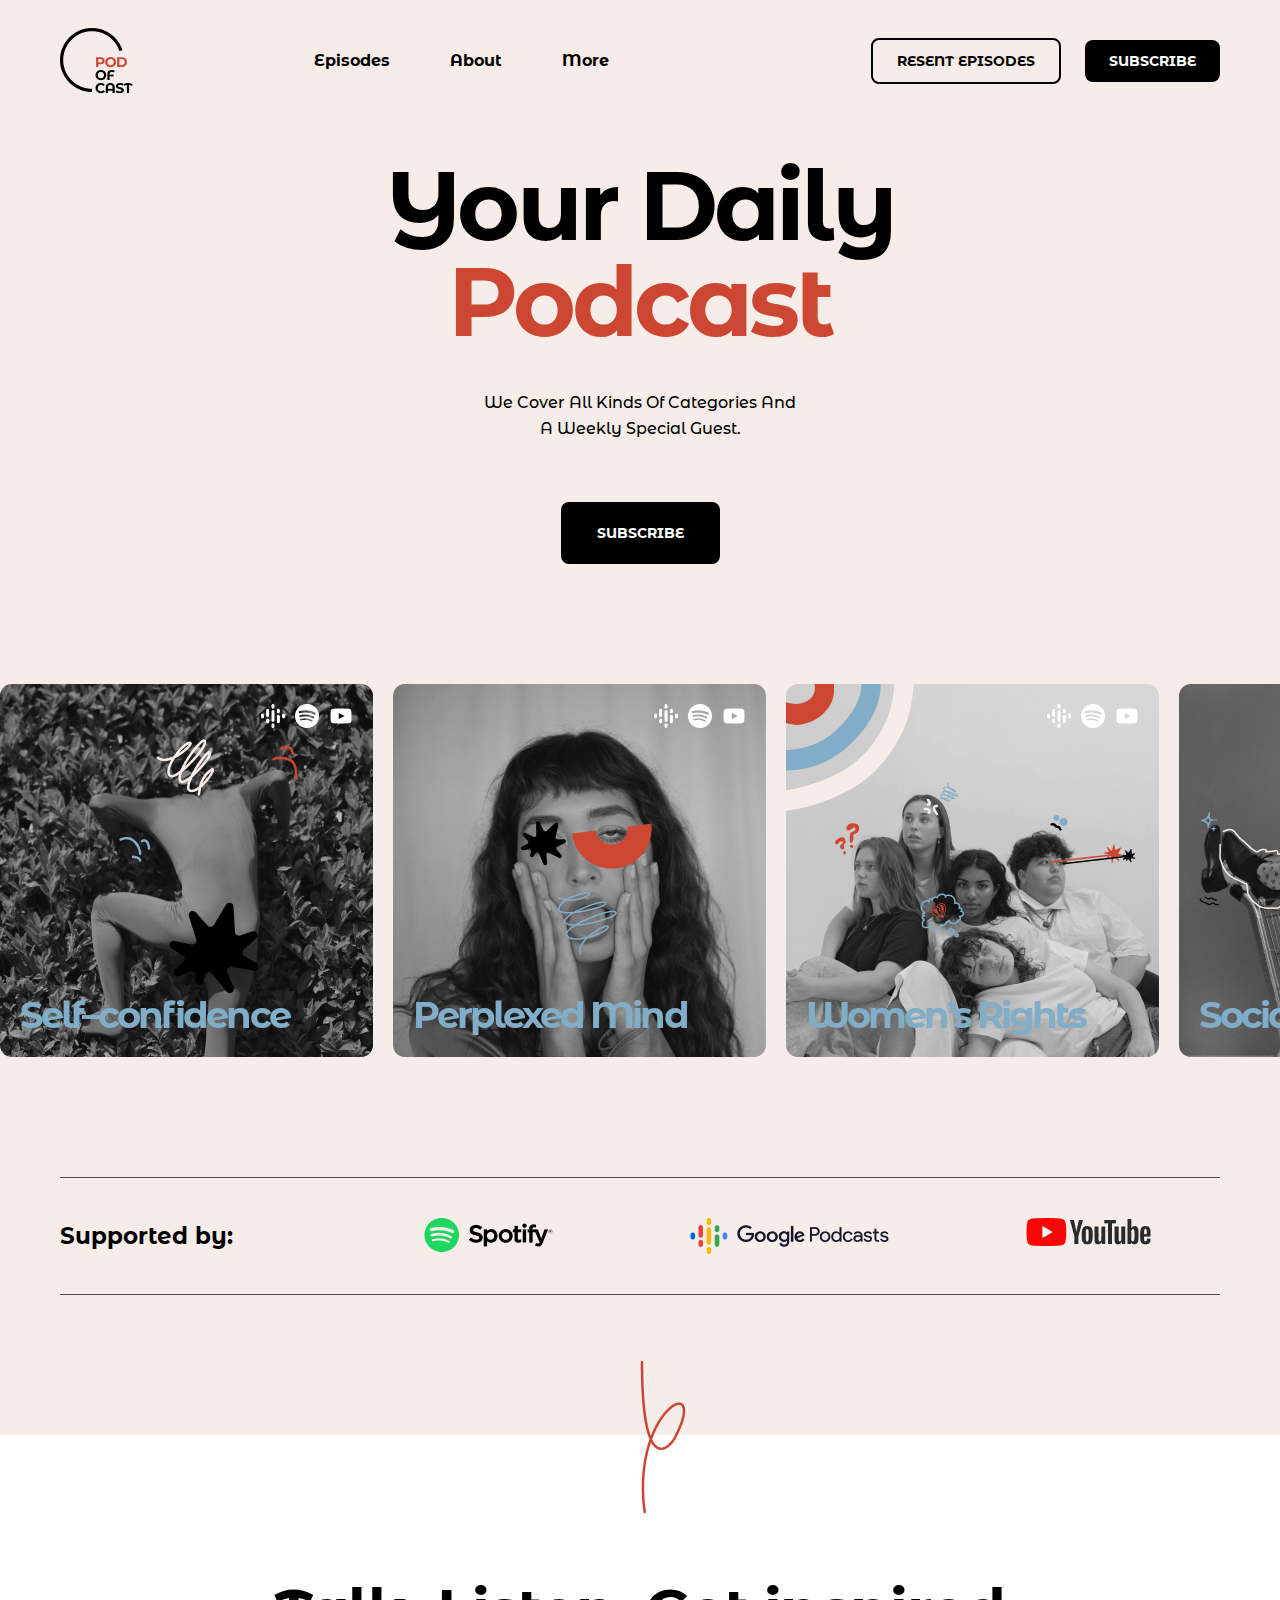
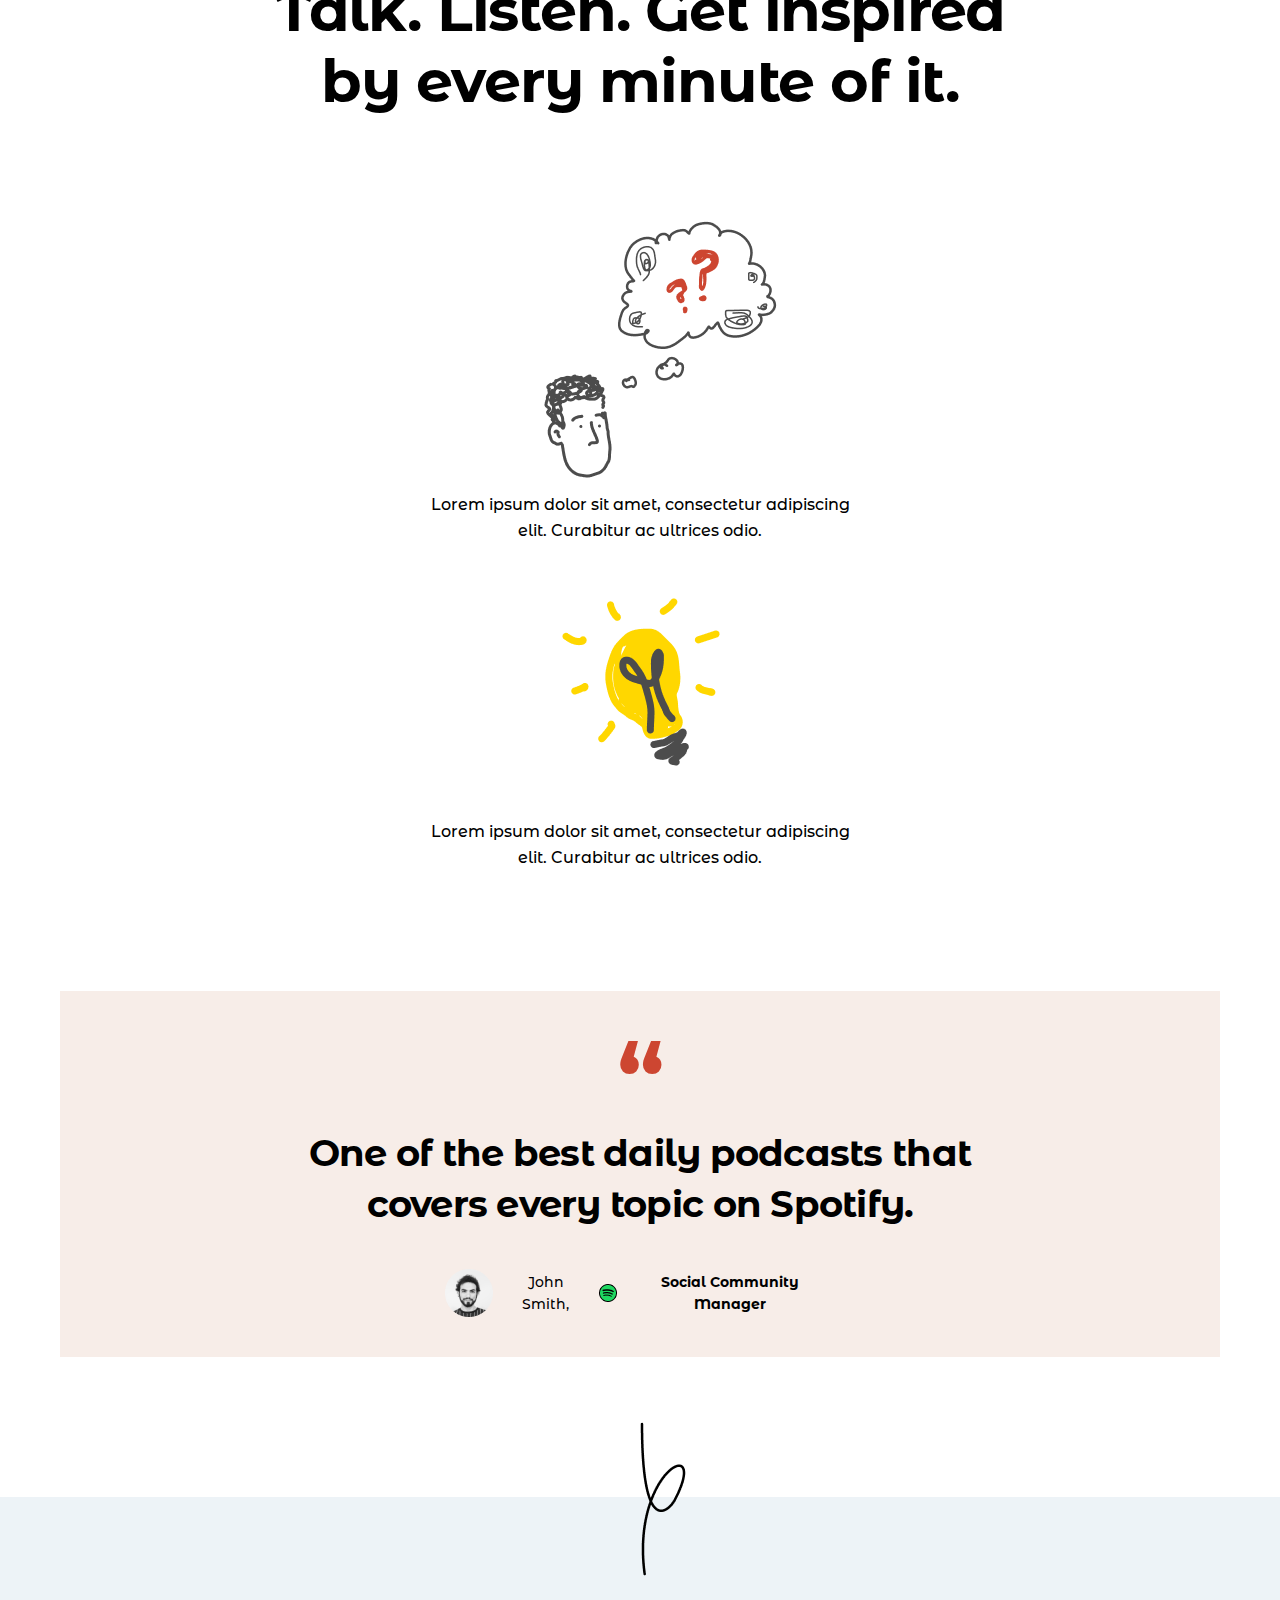
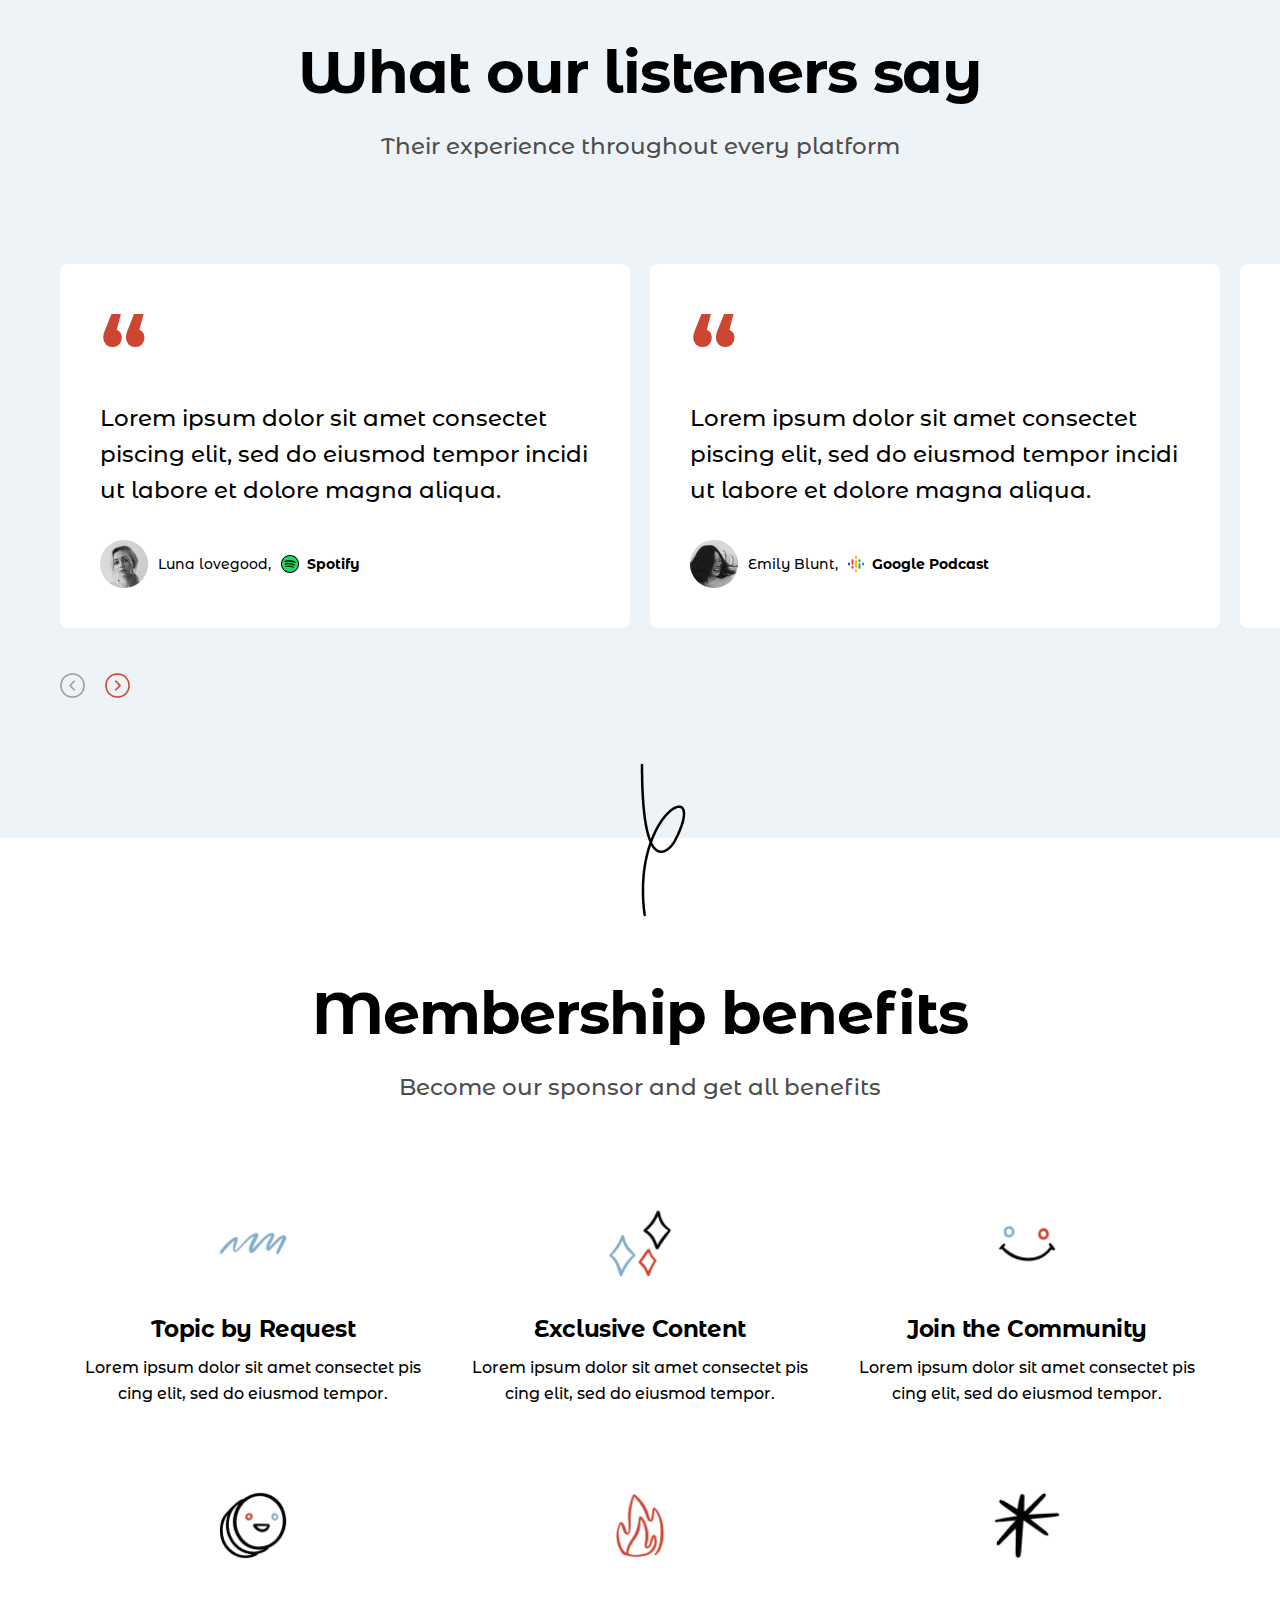
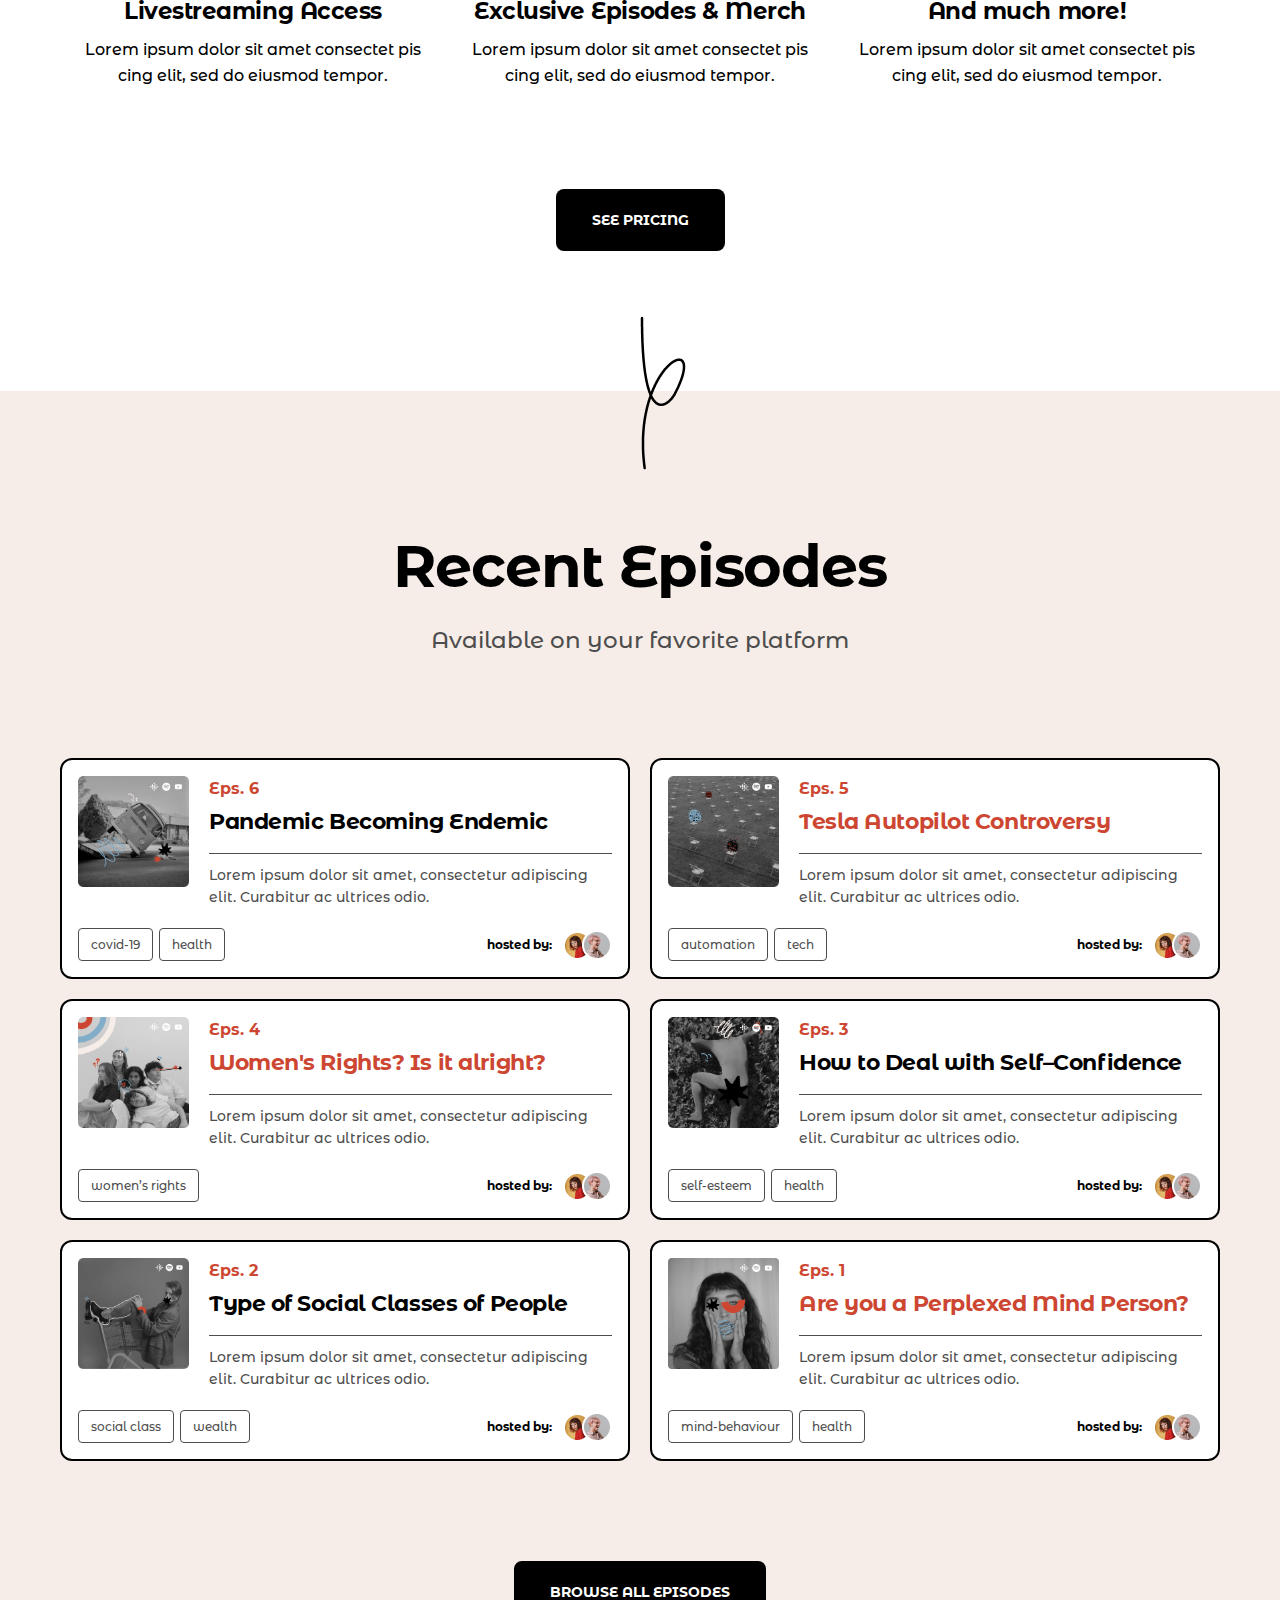
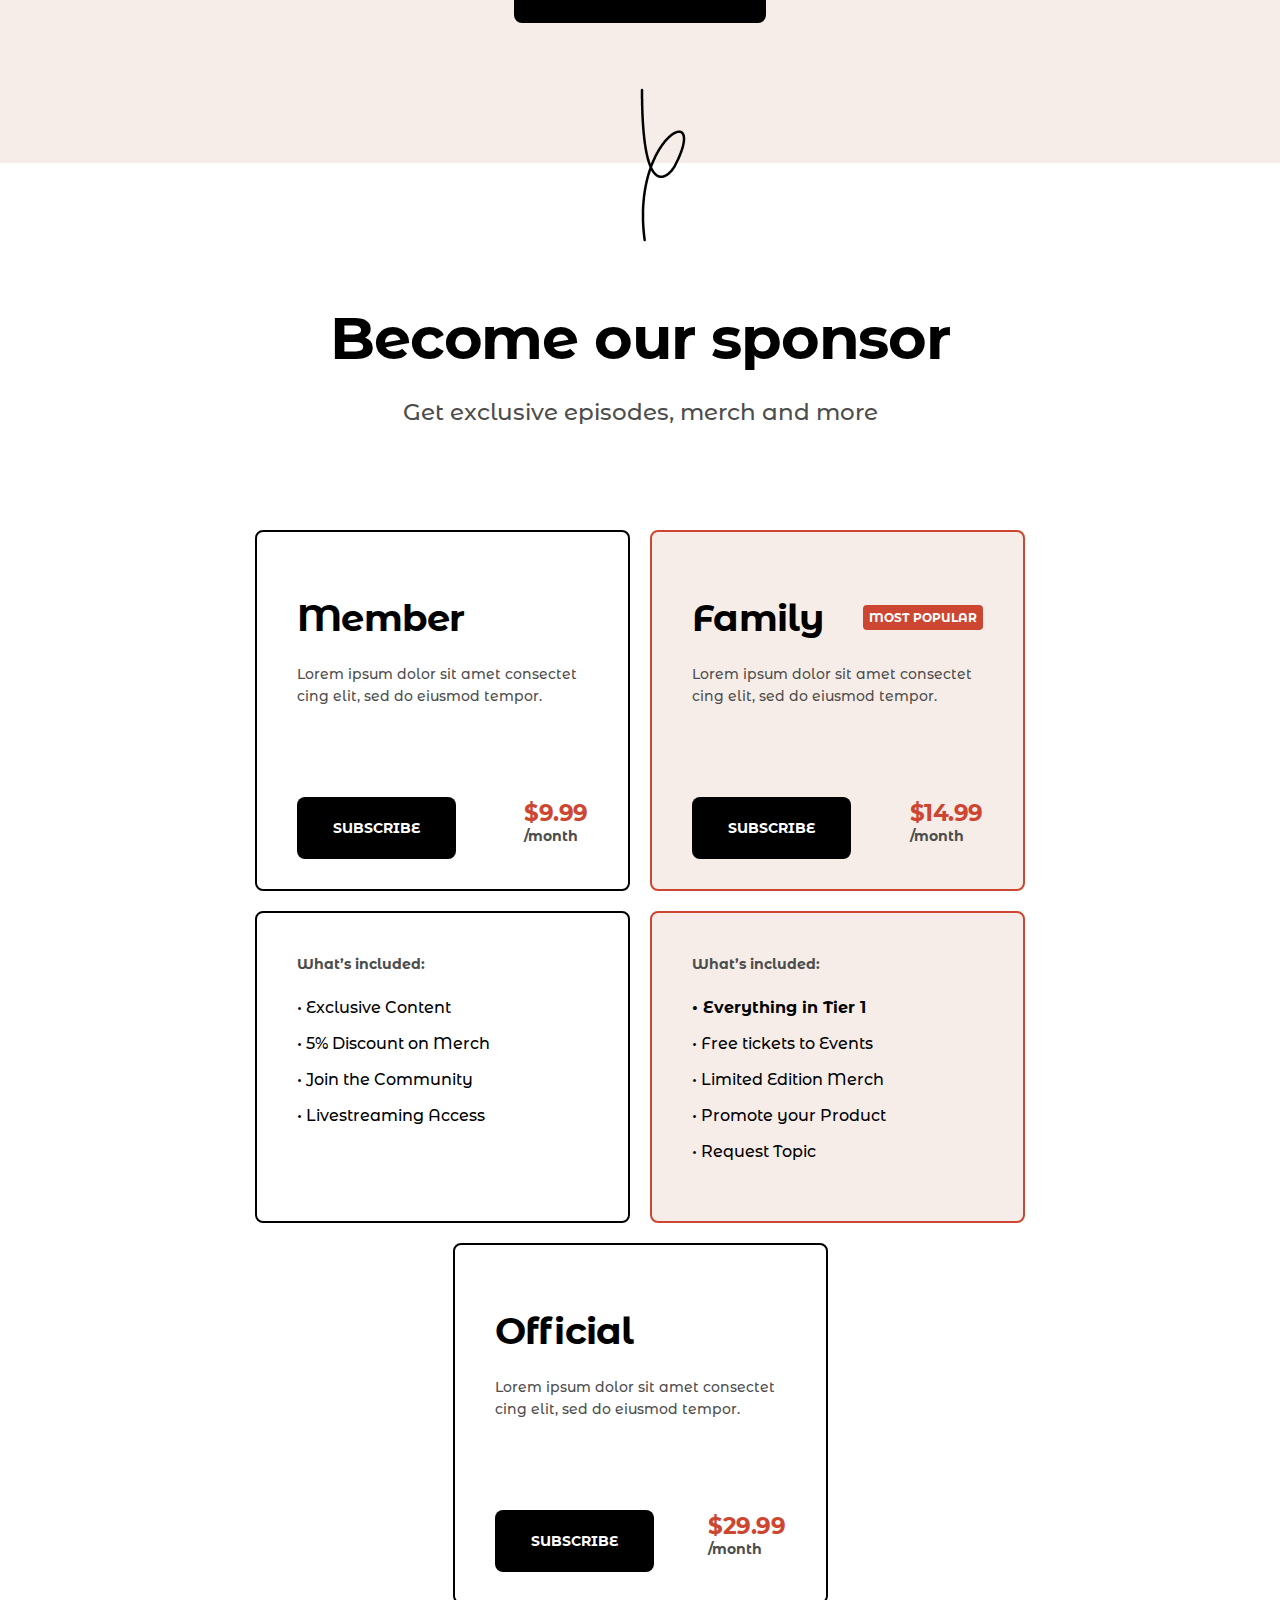
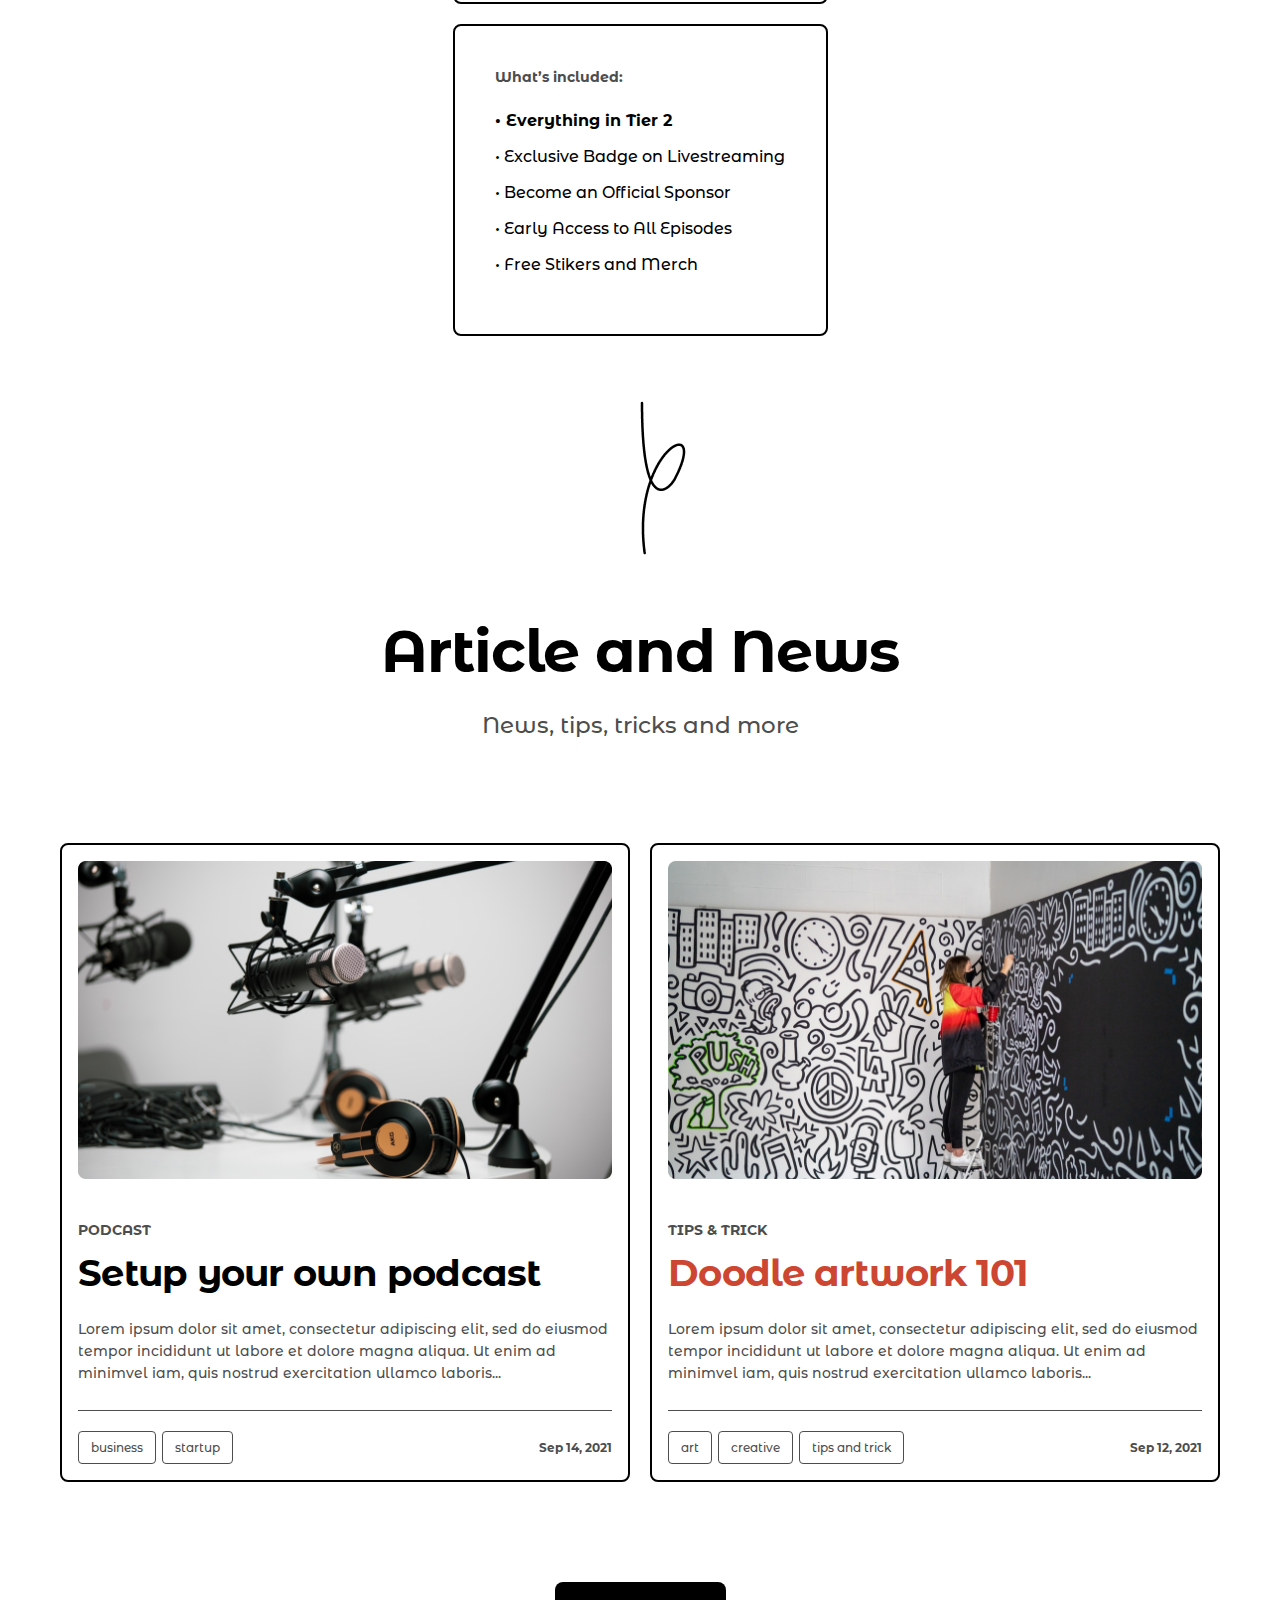
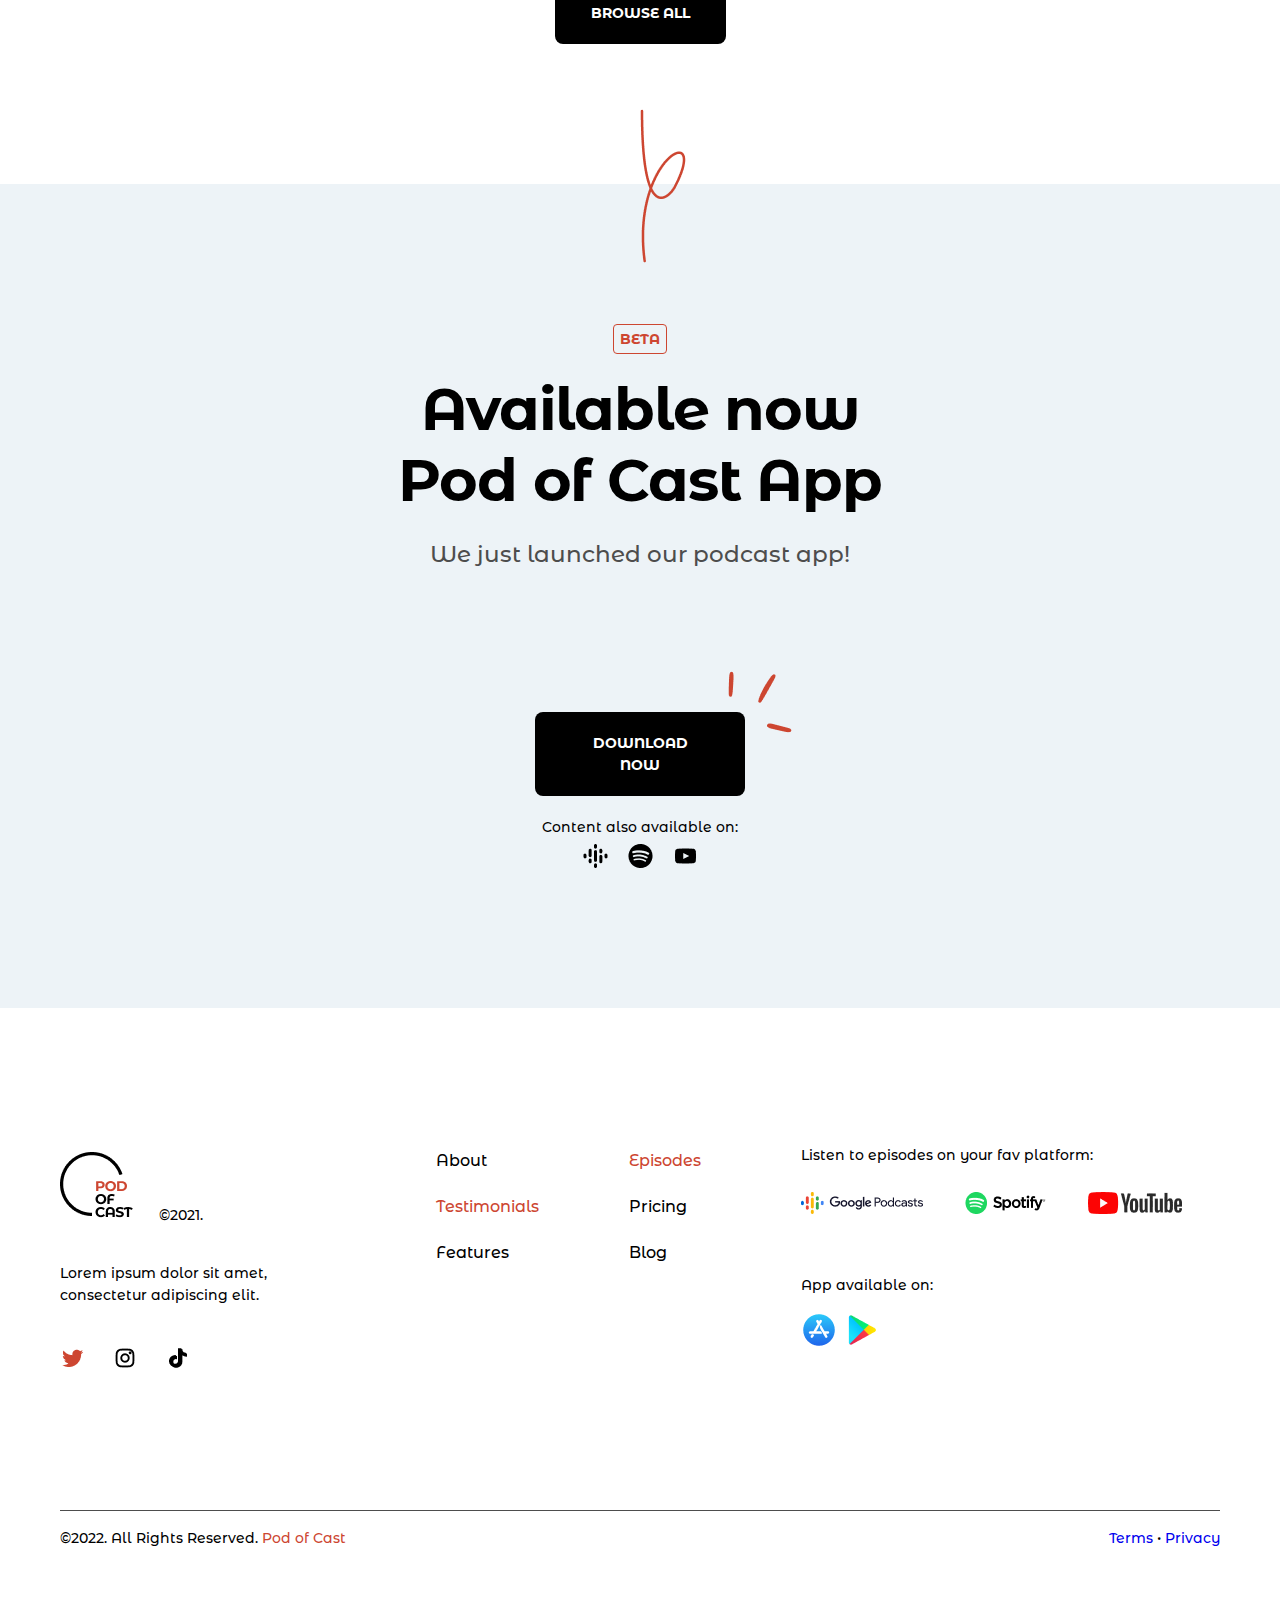
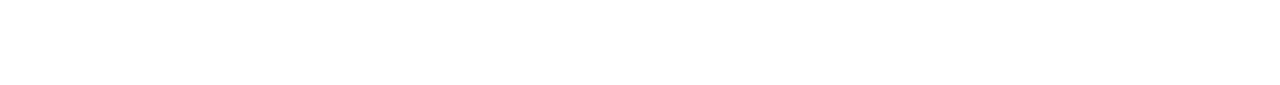
==== index.html @ 0203a18a "+" ====
<!DOCTYPE html>
<html lang="en">
<head>
    <meta charset="UTF-8">
    <meta name="viewport" content="width=device-width, initial-scale=1.0">

    <link rel="preconnect" href="https://fonts.googleapis.com">
    <link rel="preconnect" href="https://fonts.gstatic.com" crossorigin>
    <link href="https://fonts.googleapis.com/css2?family=Montserrat+Alternates:wght@400;500;700&display=swap" rel="stylesheet">
    
    <link rel="stylesheet" href="https://cdn.jsdelivr.net/npm/swiper@10/swiper-bundle.min.css"/>
    
    <link rel="stylesheet" href="css/style.css">
    <link rel="stylesheet" href="css/default.css">
    <title>Podcast</title>
</head>
<body>
    <div class="wrapper">
        <div class="top__container">
            <div class="inner__container">
                <header>
                    <div class="logo__container">
                        <img src="img/logo.png" alt="logo">
                    </div>
                    <nav>
                        <ul>
                            <li><a href="#" class="nav__item">Episodes</a></li>
                            <li><a href="#" class="nav__item">About</a></li>
                            <li><a href="#" class="nav__item">More</a></li>
                        </ul>                       
                    </nav>
                    <div class="additional__block">
                        <a href="#" class="resent__episodes__btn">Resent Episodes</a>
                        <a href="#" class="subscribe">Subscribe</a>
                    </div>
                    <div class="burger-menu">
                        <img src="img/hamburger-menu-512 (1).webp" alt="burger menu">
                    </div>
                </header>
            </div>
            
            <div class="podcast__container">
                <img class="container__img-left decor" src="img/podcast/Hero Shape Swirl.png" alt="#">
                <img class="container__img-right decor" src="img/podcast/Group 48095792.png" alt="#">
                <div class="podcast__container__title">
                    Your Daily 
                    <br>  
                    <span class="highlighted__word-red">Podcast</span> 
                </div>
                <div class="podcast__container__subtitle">
                    We cover all kinds of categories and <br>
                    a weekly special guest.
                </div>
                <div class="podcast__btn">
                    <a href="#" class="btn__black">Subscribe</a>
                </div>           
            </div>

            <div class="podcast__slider">
                <div class="podcast__slider__wrapper swiper-wrapper">
                    <div class="podcast__slider__item swiper-slide">
                        <div class="podcast__platform">
                            <a href="#"><img src="img/podcast/platforms_icon/google podcast.png" alt="google"></a>
                            <a href="#"><img src="img/podcast/platforms_icon/spotify.png" alt="spotify"></a>
                            <a href="#"><img src="img/podcast/platforms_icon/youtube.png" alt="youtube"></a>
                        </div>
                        <div class="image__cutter">
                            <img class="podcast__img" src="img/podcast/podcast_slider/cover (4).png" alt="podcast img" >
                        </div>                     
                        <div class="podcast__title">Tesla Autopilot</div>
                    </div>
                    <div class="podcast__slider__item swiper-slide">
                        <div class="podcast__platform">
                            <a href="#"><img src="img/podcast/platforms_icon/google podcast.png" alt="google"></a>
                            <a href="#"><img src="img/podcast/platforms_icon/spotify.png" alt="spotify"></a>
                            <a href="#"><img src="img/podcast/platforms_icon/youtube.png" alt="youtube"></a>
                        </div>
                        <div class="image__cutter">
                            <img class="podcast__img" src="img/podcast/podcast_slider/cover.png" alt="podcast img" >
                        </div>                     
                        <div class="podcast__title">Self–confidence</div>
                    </div>
                    <div class="podcast__slider__item swiper-slide">
                        <div class="podcast__platform">
                            <a href="#"><img src="img/podcast/platforms_icon/google podcast.png" alt="google"></a>
                            <a href="#"><img src="img/podcast/platforms_icon/spotify.png" alt="spotify"></a>
                            <a href="#"><img src="img/podcast/platforms_icon/youtube.png" alt="youtube"></a>
                        </div>
                        <div class="image__cutter">
                            <img class="podcast__img" src="img/podcast/podcast_slider/cover (1).png" alt="podcast img" >
                        </div>                   
                        <div class="podcast__title">Perplexed Mind</div>
                    </div>
                    <div class="podcast__slider__item swiper-slide">
                        <div class="podcast__platform">
                            <a href="#"><img src="img/podcast/platforms_icon/google podcast.png" alt="google"></a>
                            <a href="#"><img src="img/podcast/platforms_icon/spotify.png" alt="spotify"></a>
                            <a href="#"><img src="img/podcast/platforms_icon/youtube.png" alt="youtube"></a>
                        </div>
                        <div class="image__cutter">
                            <img class="podcast__img" src="img/podcast/podcast_slider/cover (2).png" alt="podcast img" >
                        </div>                       
                        <div class="podcast__title">Women’s Rights</div>
                    </div>
                    <div class="podcast__slider__item swiper-slide">
                        <div class="podcast__platform">
                            <a href="#"><img src="img/podcast/platforms_icon/google podcast.png" alt="google"></a>
                            <a href="#"><img src="img/podcast/platforms_icon/spotify.png" alt="spotify"></a>
                            <a href="#"><img src="img/podcast/platforms_icon/youtube.png" alt="youtube"></a>
                        </div>
                        <div class="image__cutter">
                            <img class="podcast__img" src="img/podcast/podcast_slider/cover (3).png" alt="podcast img" >
                        </div>                      
                        <div class="podcast__title">Social Class</div>
                    </div>
                    <div class="podcast__slider__item swiper-slide">
                        <div class="podcast__platform">
                            <a href="#"><img src="img/podcast/platforms_icon/google podcast.png" alt="google"></a>
                            <a href="#"><img src="img/podcast/platforms_icon/spotify.png" alt="spotify"></a>
                            <a href="#"><img src="img/podcast/platforms_icon/youtube.png" alt="youtube"></a>
                        </div>
                        <div class="image__cutter">
                            <img class="podcast__img" src="img/podcast/podcast_slider/cover (4).png" alt="podcast img" >
                        </div>                     
                        <div class="podcast__title">Tesla Autopilot</div>
                    </div>
                    <div class="podcast__slider__item swiper-slide">
                        <div class="podcast__platform">
                            <a href="#"><img src="img/podcast/platforms_icon/google podcast.png" alt="google"></a>
                            <a href="#"><img src="img/podcast/platforms_icon/spotify.png" alt="spotify"></a>
                            <a href="#"><img src="img/podcast/platforms_icon/youtube.png" alt="youtube"></a>
                        </div>
                        <div class="image__cutter">
                            <img class="podcast__img" src="img/podcast/podcast_slider/cover.png" alt="podcast img" >
                        </div>                  
                        <div class="podcast__title">Self–confidence</div>
                    </div>
                    <div class="podcast__slider__item swiper-slide">
                        <div class="podcast__platform">
                            <a href="#"><img src="img/podcast/platforms_icon/google podcast.png" alt="google"></a>
                            <a href="#"><img src="img/podcast/platforms_icon/spotify.png" alt="spotify"></a>
                            <a href="#"><img src="img/podcast/platforms_icon/youtube.png" alt="youtube"></a>
                        </div>
                        <div class="image__cutter">
                            <img class="podcast__img" src="img/podcast/podcast_slider/cover (1).png" alt="podcast img" >
                        </div>                    
                        <div class="podcast__title">Perplexed Mind</div>
                    </div>
                    <div class="podcast__slider__item swiper-slide">
                        <div class="podcast__platform">
                            <a href="#"><img src="img/podcast/platforms_icon/google podcast.png" alt="google"></a>
                            <a href="#"><img src="img/podcast/platforms_icon/spotify.png" alt="spotify"></a>
                            <a href="#"><img src="img/podcast/platforms_icon/youtube.png" alt="youtube"></a>
                        </div>
                        <div class="image__cutter">
                            <img class="podcast__img" src="img/podcast/podcast_slider/cover (2).png" alt="podcast img" >
                        </div>                       
                        <div class="podcast__title">Women’s Rights</div>
                    </div>
                    <div class="podcast__slider__item swiper-slide">
                        <div class="podcast__platform">
                            <a href="#"><img src="img/podcast/platforms_icon/google podcast.png" alt="google"></a>
                            <a href="#"><img src="img/podcast/platforms_icon/spotify.png" alt="spotify"></a>
                            <a href="#"><img src="img/podcast/platforms_icon/youtube.png" alt="youtube"></a>
                        </div>
                        <div class="image__cutter">
                            <img class="podcast__img" src="img/podcast/podcast_slider/cover (3).png" alt="podcast img" >
                        </div>                      
                        <div class="podcast__title">Social Class</div>
                    </div>      
                </div>                        
            </div>

            <div class="inner__container">
                <div class="supported__by__container">
                    <div class="supported__by__text">Supported by:</div>
                    <div class="supported__by__members__container">
                        <div><img src="img/podcast/supported_by/Spotify (1).png" alt="spotify"></div>
                        <div><img src="img/podcast/supported_by/Google Podcast (1).png" alt="google podcasts"></div>
                        <div><img src="img/podcast/supported_by/Youtube (1).png" alt="youtube"></div>
                    </div>
                </div>
            </div>
        </div>


        <div class="about__container container">
            <img class="container__decor" src="img/Vector 29red.png" alt="Vector">
            <div class="inner__container">
                <div class="container__title">
                    Talk. Listen. Get inspired 
                    <br>
                    by every minute of it.
                </div>
                <div class="about__content">
                    <div class="about__item">
                        <div class="image__cutter">
                            <img class="item__img" src="img/about/Illustration 01.png" alt="Illustration">
                        </div>
                        <div class="item__text">
                            Lorem ipsum dolor sit amet, consectetur adipiscing elit. Curabitur ac ultrices odio. 
                        </div>
                    </div>
                    <div class="about__item">
                        <div class="image__cutter">
                            <img class="item__img" src="img/about/Illustration 02.png" alt="Illustration">
                        </div>
                        <div class="item__text">
                            Lorem ipsum dolor sit amet, consectetur adipiscing elit. Curabitur ac ultrices odio. 
                        </div>
                    </div>
                </div> 
                
                <div class="comment__container">
                    <img class="vector decor" src="img/about/author/Vector 4.png" alt="#">
                    <img class="star decor" src="img/about/author/Star 4.png" alt="#">
                    <div class="quotes">“</div>
                    <div class="comment__text">
                        One of the best daily podcasts that 
                        <br>
                        covers every topic on Spotify.
                    </div>
                    <div class="author__container">
                        <div class="author__avatar">
                            <img src="img/about/author/avatar.png" alt="avatar">
                        </div>
                        <div class="author__name">John Smith,</div>
                        <div class="platform">
                            <img src="img/about/author/Vector.png" alt="">
                        </div>
                        <div class="post">
                            Social Community Manager
                        </div>
                    </div>
                </div>
            </div>
        </div>

        <div class="container__wrapper">
            <img class="container__decor" src="img/Vector 29.png" alt="Vector">
            <div class="listeners__container container">         
                <div class="inner__container">
                    <div class="container__title">
                        <img class="sparkle decor" src="img/listeners/Sparkle (3).png" alt="Sparkle">
                        What our listeners say
                    </div>
                    <div class="container__subtitle">
                        Their experience throughout every platform
                    </div>
    
                    <div class="listeners__slider">
                        <div class="listeners__slider__wrapper swiper-wrapper">
                            <div class="listeners__slider__item swiper-slide">
                                <div class="quotes">“</div>
                                <div class="listeners__comment">
                                    Lorem ipsum dolor sit amet consectet 
                                    piscing elit, sed do eiusmod tempor incidi ut labore et dolore magna aliqua. 
                                </div>
                                <div class="author__container">
                                    <div class="author__avatar">
                                        <img src="img/listeners/avatar (2).png" alt="avatar">
                                    </div>
                                    <div class="author__name">Luna lovegood,</div>
                                    <div class="platform">
                                        <img src="img/about/author/Vector.png" alt="">
                                    </div>
                                    <div class="post">
                                        Spotify
                                    </div>
                                </div>
                            </div>
                            <div class="listeners__slider__item swiper-slide">
                                <div class="quotes">“</div>
                                <div class="listeners__comment">
                                    Lorem ipsum dolor sit amet consectet 
                                    piscing elit, sed do eiusmod tempor incidi ut labore et dolore magna aliqua. 
                                </div>
                                <div class="author__container">
                                    <div class="author__avatar">
                                        <img src="img/listeners/avatar (3).png" alt="avatar">
                                    </div>
                                    <div class="author__name">Emily Blunt,</div>
                                    <div class="platform">
                                        <img src="img/listeners/logo (1).png" alt="">
                                    </div>
                                    <div class="post">
                                        Google Podcast
                                    </div>
                                </div>
                            </div>
                            <div class="listeners__slider__item swiper-slide">
                                <div class="quotes">“</div>
                                <div class="listeners__comment">
                                    Lorem ipsum dolor sit amet consectet 
                                    piscing elit, sed do eiusmod tempor incidi ut labore et dolore magna aliqua. 
                                </div>
                                <div class="author__container">
                                    <div class="author__avatar">
                                        <img src="img/listeners/avatar (4).png" alt="avatar">
                                    </div>
                                    <div class="author__name">Mia Winters,</div>
                                    <div class="platform">
                                        <img src="img/listeners/apple podcast.png" alt="">
                                    </div>
                                    <div class="post">
                                        Apple Podcast
                                    </div>
                                </div>
                            </div>
                            <div class="listeners__slider__item swiper-slide">
                                <div class="quotes">“</div>
                                <div class="listeners__comment">
                                    Lorem ipsum dolor sit amet consectet 
                                    piscing elit, sed do eiusmod tempor incidi ut labore et dolore magna aliqua. 
                                </div>
                                <div class="author__container">
                                    <div class="author__avatar">
                                        <img src="img/listeners/avatar (2).png" alt="avatar">
                                    </div>
                                    <div class="author__name">Luna lovegood,</div>
                                    <div class="platform">
                                        <img src="img/about/author/Vector.png" alt="">
                                    </div>
                                    <div class="post">
                                        Spotify
                                    </div>
                                </div>
                            </div>
                            <div class="listeners__slider__item swiper-slide">
                                <div class="quotes">“</div>
                                <div class="listeners__comment">
                                    Lorem ipsum dolor sit amet consectet 
                                    piscing elit, sed do eiusmod tempor incidi ut labore et dolore magna aliqua. 
                                </div>
                                <div class="author__container">
                                    <div class="author__avatar">
                                        <img src="img/listeners/avatar (3).png" alt="avatar">
                                    </div>
                                    <div class="author__name">Emily Blunt,</div>
                                    <div class="platform">
                                        <img src="img/listeners/logo (1).png" alt="">
                                    </div>
                                    <div class="post">
                                        Google Podcast
                                    </div>
                                </div>
                            </div>
                            <div class="listeners__slider__item swiper-slide">
                                <div class="quotes">“</div>
                                <div class="listeners__comment">
                                    Lorem ipsum dolor sit amet consectet 
                                    piscing elit, sed do eiusmod tempor incidi ut labore et dolore magna aliqua. 
                                </div>
                                <div class="author__container">
                                    <div class="author__avatar">
                                        <img src="img/listeners/avatar (4).png" alt="avatar">
                                    </div>
                                    <div class="author__name">Mia Winters,</div>
                                    <div class="platform">
                                        <img src="img/listeners/apple podcast.png" alt="">
                                    </div>
                                    <div class="post">
                                        Apple Podcast
                                    </div>
                                </div>
                            </div>
                        </div>
                        <div class="swiper-button-next"></div>
                        <div class="swiper-button-prev"></div>
                    </div>
                </div>                    
            </div>
        </div>     


        <div class="membership__container container">
            <img class="container__decor" src="img/Vector 29.png" alt="Vector">
            <div class="inner__container">
                <div class="container__title">
                    Membership benefits
                    <img class="scribble decor" src="img/membership/Scribble (1).png" alt="Scribble">
                </div>
                <div class="container__subtitle">
                    Become our sponsor and get all benefits
                </div>

                <div class="benefits__container">
                    <div class="benefits__item">
                        <div class="image__cutter">
                            <img class="benefits__img" src="img/membership/Scribble.png" alt="#">                           
                        </div>
                        <div class="benefits__name">
                            Topic by Request
                        </div>
                        <div class="befenit__description">
                            Lorem ipsum dolor sit amet consectet pis
                            cing elit, sed do eiusmod tempor.
                        </div>
                    </div>
                    <div class="benefits__item">
                        <div class="image__cutter">
                            <img class="benefits__img" src="img/membership/Shining stars.png" alt="#">                            
                        </div>
                        <div class="benefits__name">
                            Exclusive Content
                        </div>
                        <div class="befenit__description">
                            Lorem ipsum dolor sit amet consectet pis
                            cing elit, sed do eiusmod tempor.
                        </div>
                    </div>
                    <div class="benefits__item">
                        <div class="image__cutter">
                            <img class="benefits__img" src="img/membership/Face 1.png" alt="#">                            
                        </div>
                        <div class="benefits__name">
                            Join the Community
                        </div>
                        <div class="befenit__description">
                            Lorem ipsum dolor sit amet consectet pis
                            cing elit, sed do eiusmod tempor.
                        </div>
                    </div>
                    <div class="benefits__item">
                        <div class="image__cutter">
                            <img class="benefits__img" src="img/membership/Face 5.png" alt="#">                            
                        </div>
                        <div class="benefits__name">
                            Livestreaming Access
                        </div>
                        <div class="befenit__description">
                            Lorem ipsum dolor sit amet consectet pis
                            cing elit, sed do eiusmod tempor.
                        </div>
                    </div>
                    <div class="benefits__item">
                        <div class="image__cutter">
                            <img class="benefits__img" src="img/membership/Fire.png" alt="#">                            
                        </div>
                        <div class="benefits__name">
                            Exclusive Episodes & Merch
                        </div>
                        <div class="befenit__description">
                            Lorem ipsum dolor sit amet consectet pis
                            cing elit, sed do eiusmod tempor.
                        </div>
                    </div>
                    <div class="benefits__item">
                        <div class="image__cutter">
                            <img class="benefits__img" src="img/membership/Star.png" alt="#">                           
                        </div>
                        <div class="benefits__name">
                            And much more!
                        </div>
                        <div class="befenit__description">
                            Lorem ipsum dolor sit amet consectet pis
                            cing elit, sed do eiusmod tempor.
                        </div>
                    </div>
                </div>

                <div class="pricing__btn">
                    <a href="#" class="btn__black">SEE PRICING</a>
                </div>
            </div>
        </div>


        <div class="episodes__container container">
            <img class="container__decor" src="img/Vector 29.png" alt="Vector">
            <div class="inner__container">
                <div class="container__title">
                    Recent Episodes
                </div>
                <div class="container__subtitle">
                    Available on your favorite platform
                </div>

                <div class="episodes">
                    <img class="sparkle decor" src="img/episodes/Sparkle.png" alt="#">
                    <div class="episodes__item">
                        <div class="episodes__about">
                            <div class="image__cutter">
                                <img src="img/episodes/cover (6).png" alt="#">
                            </div>
                            <div class="about__inner">
                                <div class="episodes__number">
                                    Eps. 6
                                </div>
                                <div class="episodes__title">
                                    Pandemic Becoming Endemic
                                </div>
                                <div class="epidodes__description">
                                    Lorem ipsum dolor sit amet, consectetur adipiscing elit. Curabitur ac ultrices odio. 
                                </div>
                            </div>                           
                        </div>
                        <div class="epidodes__bottom__section">
                            <div class="tags">
                                <div class="tag">covid-19</div>
                                <div class="tag">health</div>
                            </div>
                            <div class="hosted__by">
                                <div class="text">
                                    hosted by:
                                </div>
                                <div class="people">
                                    <img src="img/episodes/host.png" alt="#">
                                </div>
                            </div>
                        </div>
                    </div>
                    <div class="episodes__item">
                        <div class="episodes__about">
                            <div class="image__cutter">
                                <img src="img/episodes/cover (5).png" alt="#">
                            </div>
                            <div class="about__inner">
                                <div class="episodes__number">
                                    Eps. 5
                                </div>
                                <div class="episodes__title">
                                    Tesla Autopilot Controversy
                                </div>
                                <div class="epidodes__description">
                                    Lorem ipsum dolor sit amet, consectetur adipiscing elit. Curabitur ac ultrices odio. 
                                </div>
                            </div>                           
                        </div>
                        <div class="epidodes__bottom__section">
                            <div class="tags">
                                <div class="tag">automation</div>
                                <div class="tag">tech</div>
                            </div>
                            <div class="hosted__by">
                                <div class="text">
                                    hosted by:
                                </div>
                                <div class="people">
                                    <img src="img/episodes/host.png" alt="#">
                                </div>
                            </div>
                        </div>
                    </div>
                    <div class="episodes__item">
                        <div class="episodes__about">
                            <div class="image__cutter">
                                <img src="img/episodes/cover (7).png" alt="#">
                            </div>
                            <div class="about__inner">
                                <div class="episodes__number">
                                    Eps. 4
                                </div>
                                <div class="episodes__title">
                                    Women's Rights? Is it alright?
                                </div>
                                <div class="epidodes__description">
                                    Lorem ipsum dolor sit amet, consectetur adipiscing elit. Curabitur ac ultrices odio. 
                                </div>
                            </div>                           
                        </div>
                        <div class="epidodes__bottom__section">
                            <div class="tags">
                                <div class="tag">women’s rights</div>
                            </div>
                            <div class="hosted__by">
                                <div class="text">
                                    hosted by:
                                </div>
                                <div class="people">
                                    <img src="img/episodes/host.png" alt="#">
                                </div>
                            </div>
                        </div>
                    </div>
                    <div class="episodes__item">
                        <div class="episodes__about">
                            <div class="image__cutter">
                                <img src="img/episodes/cover (8).png" alt="#">
                            </div>
                            <div class="about__inner">
                                <div class="episodes__number">
                                    Eps. 3
                                </div>
                                <div class="episodes__title">
                                    How to Deal with Self–Confidence
                                </div>
                                <div class="epidodes__description">
                                    Lorem ipsum dolor sit amet, consectetur adipiscing elit. Curabitur ac ultrices odio. 
                                </div>
                            </div>                           
                        </div>
                        <div class="epidodes__bottom__section">
                            <div class="tags">
                                <div class="tag">self-esteem</div>
                                <div class="tag">health</div>
                            </div>
                            <div class="hosted__by">
                                <div class="text">
                                    hosted by:
                                </div>
                                <div class="people">
                                    <img src="img/episodes/host.png" alt="#">
                                </div>
                            </div>
                        </div>
                    </div>
                    <div class="episodes__item">
                        <div class="episodes__about">
                            <div class="image__cutter">
                                <img src="img/episodes/cover (9).png" alt="#">
                            </div>
                            <div class="about__inner">
                                <div class="episodes__number">
                                    Eps. 2
                                </div>
                                <div class="episodes__title">
                                    Type of Social Classes of People
                                </div>
                                <div class="epidodes__description">
                                    Lorem ipsum dolor sit amet, consectetur adipiscing elit. Curabitur ac ultrices odio. 
                                </div>
                            </div>                           
                        </div>
                        <div class="epidodes__bottom__section">
                            <div class="tags">
                                <div class="tag">social class</div>
                                <div class="tag">wealth</div>
                            </div>
                            <div class="hosted__by">
                                <div class="text">
                                    hosted by:
                                </div>
                                <div class="people">
                                    <img src="img/episodes/host.png" alt="#">
                                </div>
                            </div>
                        </div>
                    </div>
                    <div class="episodes__item">
                        <div class="episodes__about">
                            <div class="image__cutter">
                                <img src="img/episodes/cover (10).png" alt="#">
                            </div>
                            <div class="about__inner">
                                <div class="episodes__number">
                                    Eps. 1
                                </div>
                                <div class="episodes__title">
                                    Are you a Perplexed Mind Person?
                                </div>
                                <div class="epidodes__description">
                                    Lorem ipsum dolor sit amet, consectetur adipiscing elit. Curabitur ac ultrices odio. 
                                </div>
                            </div>                           
                        </div>
                        <div class="epidodes__bottom__section">
                            <div class="tags">
                                <div class="tag">mind-behaviour</div>
                                <div class="tag">health</div>
                            </div>
                            <div class="hosted__by">
                                <div class="text">
                                    hosted by:
                                </div>
                                <div class="people">
                                    <img src="img/episodes/host.png" alt="#">
                                </div>
                            </div>
                        </div>
                    </div>
                </div>

                <div class="epidodes__btn">
                    <a href="#" class="btn__black">BROWSE ALL EPISODES</a>
                </div>
            </div>
        </div>


        <div class="sponsor__container container">
            <img class="container__decor" src="img/Vector 29.png" alt="Vector">
            <div class="inner__container">
                <div class="container__title">
                    <img class="sparkle decor" src="img/sponsor/Sparkle (1).png" alt="Sparkle">
                    Become our sponsor
                </div>
                <div class="container__subtitle">
                    Get exclusive episodes, merch and more
                </div>
                <div class="subcriptions__container">
                    <div class="subcription column">
                        <div class="subcription row">
                            <div class="subcription__top__section">
                                <div class="subcription__title">
                                    Member
                                </div>
                            </div>                     
                            <div class="subcription__subtitle">
                                Lorem ipsum dolor sit amet consectet
                                cing elit, sed do eiusmod tempor.
                            </div>
                            <div class="subcription__bottom__section">
                                <div class="subcription__btn"><a href="#" class="btn__black">SUBSCRIBE</a></div>
                                <div class="price">
                                    <span class="highlighted__word-red">
                                        $9.99
                                    </span> 
                                    <br>
                                    /month
                                </div>
                            </div>
                        </div>
                        <div class="description row">
                            <div class="description__title">
                                What’s included:
                            </div>
                            <div class="included__list">
                                <ul>
                                    <li>• Exclusive Content</li>
                                    <li>• 5% Discount on Merch</li>
                                    <li>• Join the Community</li>
                                    <li>• Livestreaming Access</li>
                                </ul>
                            </div>
                        </div>
                    </div>
                    <div class="subcription column">
                        <div class="subcription row row__most__popular">
                            <div class="subcription__top__section">
                                <div class="subcription__title">
                                    Family                                
                                </div>
                                <div class="subctiption__most__popular">
                                    MOST POPULAR
                                </div>
                            </div>                          
                            <div class="subcription__subtitle">
                                Lorem ipsum dolor sit amet consectet
                                cing elit, sed do eiusmod tempor.
                            </div>
                            <div class="subcription__bottom__section">
                                <div class="subcription__btn"><a href="#" class="btn__black">SUBSCRIBE</a></div>
                                <div class="price">
                                    <span class="highlighted__word-red">
                                        $14.99
                                    </span> 
                                    <br>
                                    /month
                                </div>
                            </div>
                        </div>
                        <div class="description row row__most__popular">
                            <div class="description__title">
                                What’s included:
                            </div>
                            <div class="included__list">
                                <ul>    
                                    <li class="list__item-bold">• Everything in Tier 1</li>
                                    <li>• Free tickets to Events</li>
                                    <li>• Limited Edition Merch</li>
                                    <li>• Promote your Product</li>
                                    <li>• Request Topic </li>
                                </ul>
                            </div>
                        </div>
                    </div>
                    <div class="subcription column">
                        <div class="subcription row">
                            <div class="subcription__top__section">
                                <div class="subcription__title">
                                    Official
                                </div>
                            </div>                           
                            <div class="subcription__subtitle">
                                Lorem ipsum dolor sit amet consectet
                                cing elit, sed do eiusmod tempor.
                            </div>
                            <div class="subcription__bottom__section">
                                <div class="subcription__btn"><a href="#" class="btn__black">SUBSCRIBE</a></div>
                                <div class="price">
                                    <span class="highlighted__word-red">
                                        $29.99
                                    </span> 
                                    <br>
                                    /month
                                </div>
                            </div>
                        </div>
                        <div class="description row">
                            <div class="description__title">
                                What’s included:
                            </div>
                            <div class="included__list">
                                <ul>
                                    <li class="list__item-bold">• Everything in Tier 2</li>
                                    <li>• Exclusive Badge on Livestreaming</li>
                                    <li>• Become an Official Sponsor</li>
                                    <li>• Early Access to All Episodes</li>
                                    <li>• Free Stikers and Merch</li>
                               </ul>
                            </div>
                        </div>
                    </div>
                </div>
            </div>
        </div>


        <div class="news__container container">
            <img class="container__decor" src="img/Vector 29.png" alt="Vector">
            <div class="inner__container">
                <div class="container__title">
                    Article and News
                </div>
                <div class="container__subtitle">
                    News, tips, tricks and more
                </div>
                <div class="news">
                    <img class="scribble decor" src="img/news/Scribble (2).png" alt="#">
                    <div class="news__item">
                        <div class="image__cutter">
                            <img src="img/news/img.png" alt="#">
                        </div>
                        <div class="news__type">
                            PODCAST
                        </div>
                        <div class="news__title">
                            Setup your own podcast
                        </div>
                        <div class="news__description">
                            Lorem ipsum dolor sit amet, consectetur adipiscing elit, sed do eiusmod tempor incididunt ut labore et dolore magna aliqua. Ut enim ad minimvel iam, quis nostrud exercitation ullamco laboris...
                        </div>
                        <div class="news__bottom__section">
                            <div class="tags">
                                <div class="tag">business</div>
                                <div class="tag">startup</div>
                            </div>
                            <div class="date">
                                Sep 14, 2021
                            </div>
                        </div>
                    </div>
                    <div class="news__item">
                        <div class="image__cutter">
                            <img src="img/news/img (1).png" alt="#">
                        </div>
                        <div class="news__type">
                            TIPS & TRICK
                        </div>
                        <div class="news__title">
                            Doodle artwork 101
                        </div>
                        <div class="news__description">
                            Lorem ipsum dolor sit amet, consectetur adipiscing elit, sed do eiusmod tempor incididunt ut labore et dolore magna aliqua. Ut enim ad minimvel iam, quis nostrud exercitation ullamco laboris...
                        </div>
                        <div class="news__bottom__section">
                            <div class="tags">
                                <div class="tag">art</div>
                                <div class="tag">creative</div>
                                <div class="tag">tips and trick</div>
                            </div>
                            <div class="date">
                                Sep 12, 2021
                            </div>
                        </div>
                    </div>
                </div>
                <!-- <img class="vector" src="/img/news/Vector (1).png" alt=""> -->
                <div class="all__news__btn">
                    <a href="#" class="btn__black">BROWSE ALL</a>
                </div>
            </div>
        </div>


        <div class="download__container container">
            <img class="container__decor" src="img/Vector 29red.png" alt="Vector">
            <img class="img__left decor" src="img/download/Group 48095794.png" alt="">
            <img class="img__right decor" src="img/download/Group 48095793.png" alt="">         
            <div class="beta__text">
                BETA
            </div>
            <div class="container__title">
                Available now
                <br>
                Pod of Cast App
            </div>
            <div class="container__subtitle">
                We just launched our podcast app!
            </div>
            <div class="downnload__bottom__section">
                <div class="download__btn">
                    <img class="sparkle" src="img/download/Sparkle (2).png" alt="Sparkle">
                    <a href="#" class="btn__black">DOWNLOAD NOW</a>
                </div>
                <div class="available__text">
                    Content also available on:
                </div>
                <div class="platforms__available">
                    <a href="#"><img src="img/download/logo (2).png" alt="#"></a>
                    <a href="#"><img src="img/download/spotify (3).png" alt="#"></a>
                    <a href="#"><img src="img/download/youtube (3).png" alt="#"></a>
                </div>
            </div>       
        </div>


        <div class="footer__container container">
            <div class="inner__container">
                <footer>
                    <div class="footer__wrapper">
                        <div class="footer__right__section">
                            <div class="logo__container">
                                <img src="img/logo.png" alt="logo">
                                <div class="year">©2021.</div>
                            </div>
                            <div class="footer__text">
                                Lorem ipsum dolor sit amet, consectetur adipiscing elit.
                            </div>
                            <div class="socials">                          
                                <a href="#"><img src="img/footer/twitter.png" alt="twitter"></a>
                                <a href="#"><img src="img/footer/instagram.png" alt="instagram"></a>
                                <a href="#"><img src="img/footer/tiktok.png" alt="tiktok"></a>
                            </div>
                        </div>
                        <div class="footer__middle__section">
                            <div class="footer__column">
                                <a href="#" class="footer__row">About</a>
                                <a href="#" class="footer__row"><span class="highlighted__word-red">Testimonials</span></a>
                                <a href="#" class="footer__row">Features</a>
                            </div>
                            <div class="footer__column">
                                <a href="#" class="footer__row"><span class="highlighted__word-red">Episodes</span></a>
                                <a href="#" class="footer__row">Pricing</a>
                                <a href="#" class="footer__row">Blog</a>
                            </div>
                        </div>
                        <div class="footer__left__section">
                            Listen to episodes on your fav platform:
                            <div class="platforms">
                                <a href="#"><img src="img/footer/Google Podcast (2).png" alt="Google Podcast "></a>
                                <a href="#"><img src="img/footer/Spotify (2).png" alt="Spotify"></a>
                                <a href="#"><img src="img/footer/Youtube (2).png" alt="Youtube"></a>
                            </div>
                            App available on:
                            <div class="markets">
                                <a href="#"><img src="img/footer/app_store.png" alt="app_store"></a>
                                <a href="#"><img src="img/footer/google_play.png" alt="google_play"></a>
                            </div>
                        </div>
                    </div>
                    <div class="footer__bottom__section">
                        <div class="copyrigth">©2022. All Rights Reserved. <span class="highlighted__word-red">Pod of Cast</span></div>
                        <div class="links">
                            <a href="#">Terms</a>
                            •
                            <a href="#">Privacy</a>
                        </div>
                    </div>
                </footer>
            </div>
        </div>
    </div>

    <script src="https://cdn.jsdelivr.net/npm/swiper@10/swiper-bundle.min.js"></script>
    <script src="js/script.js"></script>   
</body>
</html>
---- css/style.css ----
/* General items*/
.btn__black{
    display: inline-block;
    color: white;
    background-color: black;

    font-size: 14px;
    text-transform: uppercase;
    font-weight: 700;
    line-height: 22px;

    padding: 20px 36px;
    border-radius: 8px;
    transition: all .3s;    
}
.btn__black:hover{
    box-shadow: 6px 6px 0px 0px #00000040;
}
.highlighted__word-red{
    color: #CD4631;
}
.highlighted__word-black{
    color: black;
}
.list__item-bold{
    font-weight: 700;
}
.container{
    padding: 140px 0;
    position: relative;
}
.container__wrapper{
    position: relative;
}
.container__decor{
    position: absolute;
    top: -75px;
    left: 50%;
    z-index: 1;
}
.container__title{
    position: relative;
    font-size: 59px;
    font-weight: 700;
    line-height: 71px;
    letter-spacing: -0.02em;
    text-align: center;
    color: #000000;

    margin-bottom: 20px;
}
.container__subtitle{
    font-size: 23px;
    line-height: 36px;
    text-align: center;
    color: #4D4D4D;
}
.inner__container {
    max-width: 1160px;
    margin: 0 auto;
}
.image__cutter img{
    width: 100%;
 }
 

/* Top container */
.top__container {
    width: 100%;
    background-color: #F7EDE8;
    padding: 24px 0 140px 0;
    overflow: hidden;
}

header{
    display: flex;
    align-items: center;
    margin-bottom: 60px;
}
nav{
    margin-left: 120px;
}
nav ul{
    display: flex;
}
.nav__item {
    margin-left: 60px;
    font-size: 16px;
    font-weight: 700;
    line-height: 26px;
    color: black;
}
.additional__block {
    margin-left: auto;
}
.resent__episodes__btn {
    color: black;
    border: 2px solid black;
    margin-right: 20px;
}
.subscribe { 
    color: white;
    background-color: black;
}
.resent__episodes__btn, .subscribe{
    font-size: 14px;
    text-transform: uppercase;
    font-weight: 700;
    line-height: 17px;

    border-radius: 8px;
    padding: 12px 24px;
}
.burger-menu {
    display: none;
    width: 50px;
    height: 50px;
}
.burger-menu img{
    width: 100%;
    height: 100%;
}
.podcast__container{
    position: relative;
    text-align: center;
}
.podcast__container .container__img-left{
    position: absolute;
    top: -100px;
    left: 0;
}
.podcast__container .container__img-right{
    position: absolute;
    top: 80px;
    right: 60px;
}
.podcast__container__title{
    font-size: 96px;
    font-weight: 700;
    line-height: 96px;
    letter-spacing: -0.04em;
    margin-bottom: 40px;
}
.podcast__container__subtitle{
    font-size: 16px;
    line-height: 26px;
    text-transform: capitalize;
    margin-bottom: 60px;
}
.podcast__slider{
    margin: 120px 0;
}
.swiper-wrapper {
    -webkit-transition-timing-function: linear !important;
            transition-timing-function: linear !important;
}
.podcast__slider__item{
    position: relative;
    width: 373px;
    height: 373px;
}
.podcast__platform{
    position: absolute;
    top: 20px;
    right: 20px;
    display: flex;
    gap: 10px;
}
.podcast__title{
    position: absolute;
    bottom: 20px;
    left: 20px;

    font-size: 37px;
    font-weight: 700;
    line-height: 44px;
    letter-spacing: -0.08em;
    color: #81ADC8;
}
.supported__by__container{
    display: flex;
    justify-content: space-between;
    align-items: center;

    padding: 40px 0;

    border-top: 1.5px solid #4D4D4D;
    border-bottom: 1.5px solid #4D4D4D;
}
.supported__by__text{
    font-size: 23px;
    font-weight: 700;
    line-height: 32px;
}
.supported__by__members__container{
    display: flex;
    justify-content: space-around;
    width: 865px;
}

/* About */
.about__container {
    padding: 140px 0;
}
.about__container .container__title {
    margin-bottom: 100px;
}
.about__content {
    display: flex;
    justify-content: space-between;
    margin-bottom: 120px;
    flex-wrap: wrap;
}
.about__item{
    max-width: 427px;
}
.about__item .image__cutter {
    width: 275px;
    height: 275px;

    margin: 0 auto;
}
.about__item .item__img {
    text-align: center;
}
.about__item .item__text {
    font-size: 16px;
    line-height: 26px;
    text-align: center;
}
.comment__container {
    width: 100%;
    background-color: #F7EDE8;
    text-align: center;
    padding: 40px 0;
    position: relative;
}
.comment__container .vector{
    position: absolute;
    bottom: 50px;
    left: -50px;
}
.comment__container .star{
    position: absolute;
    top: -50px;
    right: -50px;
}
.quotes {
    font-size: 96px;
    font-weight: 700;
    line-height: 96px;
    letter-spacing: -0.02em;

    color: #CD4631;
}
.comment__text {
    font-size: 37px;
    font-weight: 700;
    line-height: 51px;
    letter-spacing: -0.02em;

    margin-bottom: 40px;
}
.author__container {
    display: flex;
    align-items: center;
}
.about__container .author__container{
    width: 390px;
    margin: 0 auto;
}

.author__avatar{
    margin-right: 10px;
}
.author__name {
    line-height: 22px;
    margin-right: 10px;
}
.platform {
    margin-right: 8px;
}
.post {
    font-weight: 700;
    line-height: 22px;
}


/* Listeners */
.listeners__container{
    background-color: #EDF3F7;
    overflow: hidden;
    padding: 140px 0 210px 0;
}
.listeners__container .inner__container{
    /* clip-path: inset( -100vw -100vw -100vw 0 ); */
}
.listeners__container .sparkle{
    position: absolute;
    top: -70px;
    left: 135px; 
}
.listeners__slider{
    margin-top: 100px;
    position: relative;
} 
.swiper-button-prev:after,
.swiper-button-next:after  {
    content: '';
    position: absolute;
    width: 25px;
    height: 25px;
    bottom: -230px;
}
.swiper-button-prev:after{
    background: url('/img/ArrowLeftCircle.png') no-repeat center/100%;    
    left: -10px;
}
.swiper-button-next:after {
    background: url('/img/ArrowRightCircle.png') no-repeat center/100%;
    right: 1080px;
}
.listeners__slider__item {
    width: 570px;
    padding: 40px;
    background-color: white;
    border-radius: 8px;
}
.listeners__comment {
    font-size: 23px;
    line-height: 36px;
    margin-bottom: 32px;
}
.membership__container{
    padding: 140px 0;
}
.membership__container .scribble{
    position: absolute;
    top: -170px;
    right: 120px;
}
.benefits__container {
    display: flex;
    flex-wrap: wrap;
    justify-content: center;
    gap: 80px 20px;
    margin: 100px 0;
}
.benefits__item {
    width: 367px;
    text-align: center;
}

 .benefits__item{
     display: flex;
     flex-direction: column;
     align-items: center;
 }
 .benefits__item .image__cutter{
     width: 78px;
     height: 78px;
 
 }
.benefits__name {
    font-size: 23px;
    font-weight: 700;
    line-height: 32px;
    letter-spacing: -0.02em;

    margin: 30px 0 10px 0;
}
.befenit__description {
    font-size: 16px;
    font-weight: 500;
    line-height: 26px;
}
.pricing__btn{
    text-align: center;
}


/* Resent Episodes */
.episodes__container{
    background-color: #F7EDE8;
    padding: 140px 0;
}
.episodes {
    display: flex;
    flex-wrap: wrap;
    gap: 20px;
    position: relative;
    margin: 100px 0;
    justify-content: center;
}
.episodes__container .sparkle{
    position: absolute;
    top: -160px;
    right: -145px;
}
.episodes__item {
    width: 570px;
    background-color: white;
    border: 2px solid #000000;
    border-radius: 12px;
    padding: 16px;
    transition: all .4s;
}
.episodes__item:hover{
    box-shadow: 10px 10px 0px 0px #81ADC8;
    cursor: pointer;
}

.episodes__item:nth-child(4n + 2) .episodes__title,
.episodes__item:nth-child(4n + 1) .episodes__title{
  color: black;
}
.episodes__about {
    display: flex;
    gap: 20px;
    margin-bottom:20px;
}
.about__inner{
    display: flex;
    flex-direction: column;
    justify-content: center;
}
.episodes__number {
    font-size: 16px;
    font-weight: 700;
    line-height: 26px;
    color: #CD4631;
    margin-bottom: 4px;
}
.episodes__title {
    font-size: 22px;
    font-weight: 700;
    line-height: 32px;
    letter-spacing: -0.02em;
    color: #CD4631;
    margin-bottom: 15px;
}
.epidodes__description {
    line-height: 22px;
    color: #4D4D4D;
    padding-top: 10px;

    border-top: 1px solid #4D4D4D;
}
.epidodes__bottom__section {
    display: flex;
    justify-content: space-between;
    
}

.hosted__by{
    display: flex;
    align-items: center;
}
.hosted__by .text{
    font-size: 12px;
    font-weight: 700;
    line-height: 19px;
    margin-right: 10px;
}

.epidodes__btn{
    text-align: center;
}

.sponsor__container .container__title .sparkle{
    position: absolute;
    top: -60px;
    left: 200px;
}
.subcriptions__container {
    display: flex;
    gap: 20px;
    margin-top: 100px;
    position: relative;
    flex-wrap: wrap;
    justify-content: center;
}

.row {
    width: 375px;
    padding: 60px 40px 30px;
    border: 2px solid #000000;
    border-radius: 8px;  
}
.row__most__popular{
    background-color: #F7EDE8;
    border: 2px solid #CD4631;
}
.subcription__top__section{
    margin-bottom: 20px;
}
.subcription .subcription__top__section{
    display: flex;
    align-items: center;
    justify-content: space-between;
}
.subctiption__most__popular{
    font-size: 12px;
    font-weight: 700;
    line-height: 19px;
    color: white;
    background-color: #CD4631;
    padding: 3px 6px;
    border-radius: 4px;
}
.subcription__title {
    font-size: 37px;
    font-weight: 700;
    line-height: 51px;
    letter-spacing: -0.02em; 
}
.subcription__subtitle {
    line-height: 22px;
    color: #4D4D4D;
}
.subcription__bottom__section {
    display: flex;
    justify-content: space-between;
    margin-top: 90px;
}
.price {
    font-weight: 700;
    color: #4D4D4D;
}
.price .highlighted__word-red {
    font-size: 23px;
    line-height: 32px;
    letter-spacing: -0.02em;
}
.description.row {
    padding: 40px 40px 60px 40px;
    margin-top: 20px;
    height: 312px;
}
.description__title {
    font-weight: 700;
    line-height: 22px;
    color: #4D4D4D;
}
.included__list {
    text-align: left;
}
.description__title {
    margin-bottom: 20px;
}
.included__list ul li{
    font-size: 16px;
    line-height: 26px;
    margin-bottom: 10px;
}


/* News */
.news {
    display: flex;
    gap: 20px;
    margin: 100px 0;
    position: relative;
    z-index: 10;
    flex-wrap: wrap;
    justify-content: center;
}
.news .scribble{
    position: absolute;
    bottom: -210px;
    right: -140px;
}
.news__container .vector{
    position: absolute;
    top: 500px;
    left: 100px;
    z-index: -10;
}
.news__item {
    padding: 16px;
    border: 2px solid black;
    border-radius: 8px;
    max-width: 570px;
    transition: all .4s;
    cursor: pointer;
    z-index: 1;
}
.news__item:hover{
    box-shadow: 10px 10px 0px 0px #000000;
}
.news__item:nth-child(2) .news__title{
    color: black;
}
.news__type {
    font-weight: 700;
    line-height: 22px;
    color: #4D4D4D;
    margin: 40px 0 6px 0;
}
.news__title {
    font-size: 37px;
    font-weight: 700;
    line-height: 51px;
    letter-spacing: -0.02em;
    color: #CD4631;
    margin-bottom: 20px;
}
.news__description {
    line-height: 22px;
    color: #4D4D4D;
    margin-bottom: 26px;
}
.news__bottom__section {
    display: flex;
    justify-content: space-between;
    padding-top: 20px;
    border-top: 1px solid #4D4D4D;
}
.date {
    display: flex;
    align-items: center;
    font-size: 12px;
    font-weight: 700;
    line-height: 19px;
    color: #4D4D4D;
}

.all__news__btn{
    text-align: center;
}




.tags {
    display: flex;
    gap: 6px;
}
.tag {
    display: inline-block;
    font-size: 12px;
    line-height: 19px;
    color: #4D4D4D;
    padding: 6px 12px;
    border: 1px solid #4D4D4D;
    border-radius: 4px;
}


/* Download */
.download__container {
    text-align: center;
    background-color: #EDF3F7;
    position: relative;
}
.download__container .img__left{
    position: absolute;
    bottom: 0;
    left: 0;
}
.download__container .img__right{
    position: absolute;
    bottom: 0;
    right: 0;
}
.beta__text {
    display: inline-block;
    font-weight: 700;
    line-height: 22px;
    color: #CD4631;
    border: 1px solid #CD4631;
    border-radius: 4px;
    padding: 3px 6px;
    margin-bottom: 20px;
}
.downnload__bottom__section{
    margin-top: 140px;
}
.download__btn{
    position: relative;
    margin-bottom: 24px;
    width: 210px;
    margin: 0 auto 24px auto;
}
.download__btn .sparkle{
    position: absolute;
    top: -70px;
    right: -75px;
}
.platforms__available{
    display: flex;
    gap: 20px;
    margin-top: 10px;
    justify-content: center;
}


/* Footer */
.footer__wrapper {
    display: flex;
    justify-content: space-between;
    flex-wrap: wrap;
}
.footer__wrapper .logo__container {
    display: flex;
    align-items: end;
}
.year {
    margin-left: 25px;
}
.footer__text{
    width: 275px;
    margin: 40px 0;
    line-height: 22px;
}
.socials img{
    margin-right: 25px;
}
.footer__middle__section {
    display: flex;
    gap: 90px;
}
.footer__column {
    display: flex;
    flex-direction: column;
    gap: 20px; 
}
.footer__row {
    font-size: 16px;
    line-height: 26px;
    color: black;
}
.platforms {
    font-size: 16px;
    line-height: 26px;
    margin: 30px 0 60px 0;
}
.platforms a{
    margin-right: 38px;
}
.markets {
    margin-top: 20px;
}
.footer__bottom__section {
    display: flex;
    justify-content: space-between;
    margin-top: 140px;
    padding-top: 20px;
    border-top: 1px solid #4D4D4D;
}
.links{
    color: black;
}




/* Responsive */
@media screen and (max-width: 1500px){
    .decor{
        display: none;
    }
    .about__content{
        flex-direction: column;
        align-items: center;
    }
}

@media screen and (max-width: 1200px){
    header{
        padding: 0 30px;
        justify-content: space-between;
    }
    nav, .additional__block{
        display: none;
    }
    .burger-menu{
        display: block;
    }
    .quotes{
        font-size: 55px;
    }
    .container__title{
        font-size: 39px;
    }
    .container__subtitle{
        font-size: 18px;
    }
    .supported__by__container{
        flex-direction: column;
        gap: 50px;
        max-width: 300px;
        margin: 0 auto;
    }
    .supported__by__members__container{
        flex-direction: column;
        align-items: center;
        gap: 30px;
    }

    .comment__text{
        font-size: 29px;
    }
    .listeners__container{
        padding: 140px 10px 210px 10px;
    }
    .swiper-button-prev:after{
        background: url('img/ArrowLeftCircle.png') no-repeat center/100%;    
        left: -10px;
    }
    .swiper-button-next:after {
        background: url('img/ArrowRightCircle.png') no-repeat center/100%;
        right: -10px;
    }
    .footer__wrapper{
        flex-direction: column;
        align-items: center;
        gap: 60px;
    }
    .footer__wrapper .logo__container{
        justify-content: center;
    }
    .footer__right__section, .footer__left__section{
        text-align: center;
    }
    .footer__bottom__section{
        max-width: 700px;
        margin: 50px auto;
        padding: 50px 20px;
    }
}


@media screen and (max-width: 720px){
    .container__title{
        font-size: 29px;
    }
    .podcast__container__title{
        font-size: 60px;
    }
    .podcast__slider__item{
        width: 250px;
        height: 250px;
    }
    .podcast__platform{
        top: 10px;
        right: 10px;
    }
    .podcast__title{
        font-size: 25px;
    }
    .comment__text{
        font-size: 20px;
    }
    .post{
        font-size: 10px;
    }
    .listeners__slider__item{
        width: 340px;
        padding: 20px;
    }
    .listeners__comment{
        font-size: 16px;
    }
    .episodes, .news{
        padding: 20px;
    }
    .episodes__title{
        font-size: 16px;
    }
    .epidodes__description{
        font-size: 12px;
    }
    .news__item .image__cutter{
        width: 100%;
    }
    .news__title{
        font-size: 25px;
    }
    .news__description{
        font-size: 12px;
    }
    .tag{
        padding: 3px 6px;
        font-size: 10px;
    }
    .column{
        padding: 20px;
    }
    .about__item{
        max-width: 300px;
    }
}


@media screen and (max-width: 480px){
    .about__container .author__container{
        width: 100%;
    } 
    .row{
        padding: 30px;
    }
    .subcription__title{
        font-size: 30px;
    }
    .included__list ul li{
        font-size: 14px;
    }
    .footer__bottom__section{
        flex-direction: column;
        align-items: center;
        gap: 20px;
    }
}
---- css/default.css ----
*{
	padding: 0;
	margin: 0;
	border: 0;
}
*,*:before,*:after{
	-moz-box-sizing: border-box;
	-webkit-box-sizing: border-box;
	box-sizing: border-box;
}
:focus,:active{outline: none;}
a:focus,a:active{outline: none;}

html,body{
	height: 100%;
	width: 100%;
	line-height: 1;
	font-size: 14px;
    font-family: 'Montserrat Alternates', sans-serif;
    font-style: normal;
    font-weight: 500;
    color: black;
	-ms-text-size-adjust: 100%;
	-moz-text-size-adjust: 100%;
	-webkit-text-size-adjust: 100%;
}
input,button,textarea{font-family:inherit;}

input::-ms-clear{display: none;}
button{
    cursor: pointer;
    outline: none !important;
}
button::-moz-focus-inner {padding:0;border:0;}
a, a:visited{text-decoration: none;}
a:hover{text-decoration: none;}
ul li{list-style: none;}
img{vertical-align: top;}

h1,h2,h3,h4,h5,h6{font-size:inherit;font-weight: 400;}
/*--------------------*/
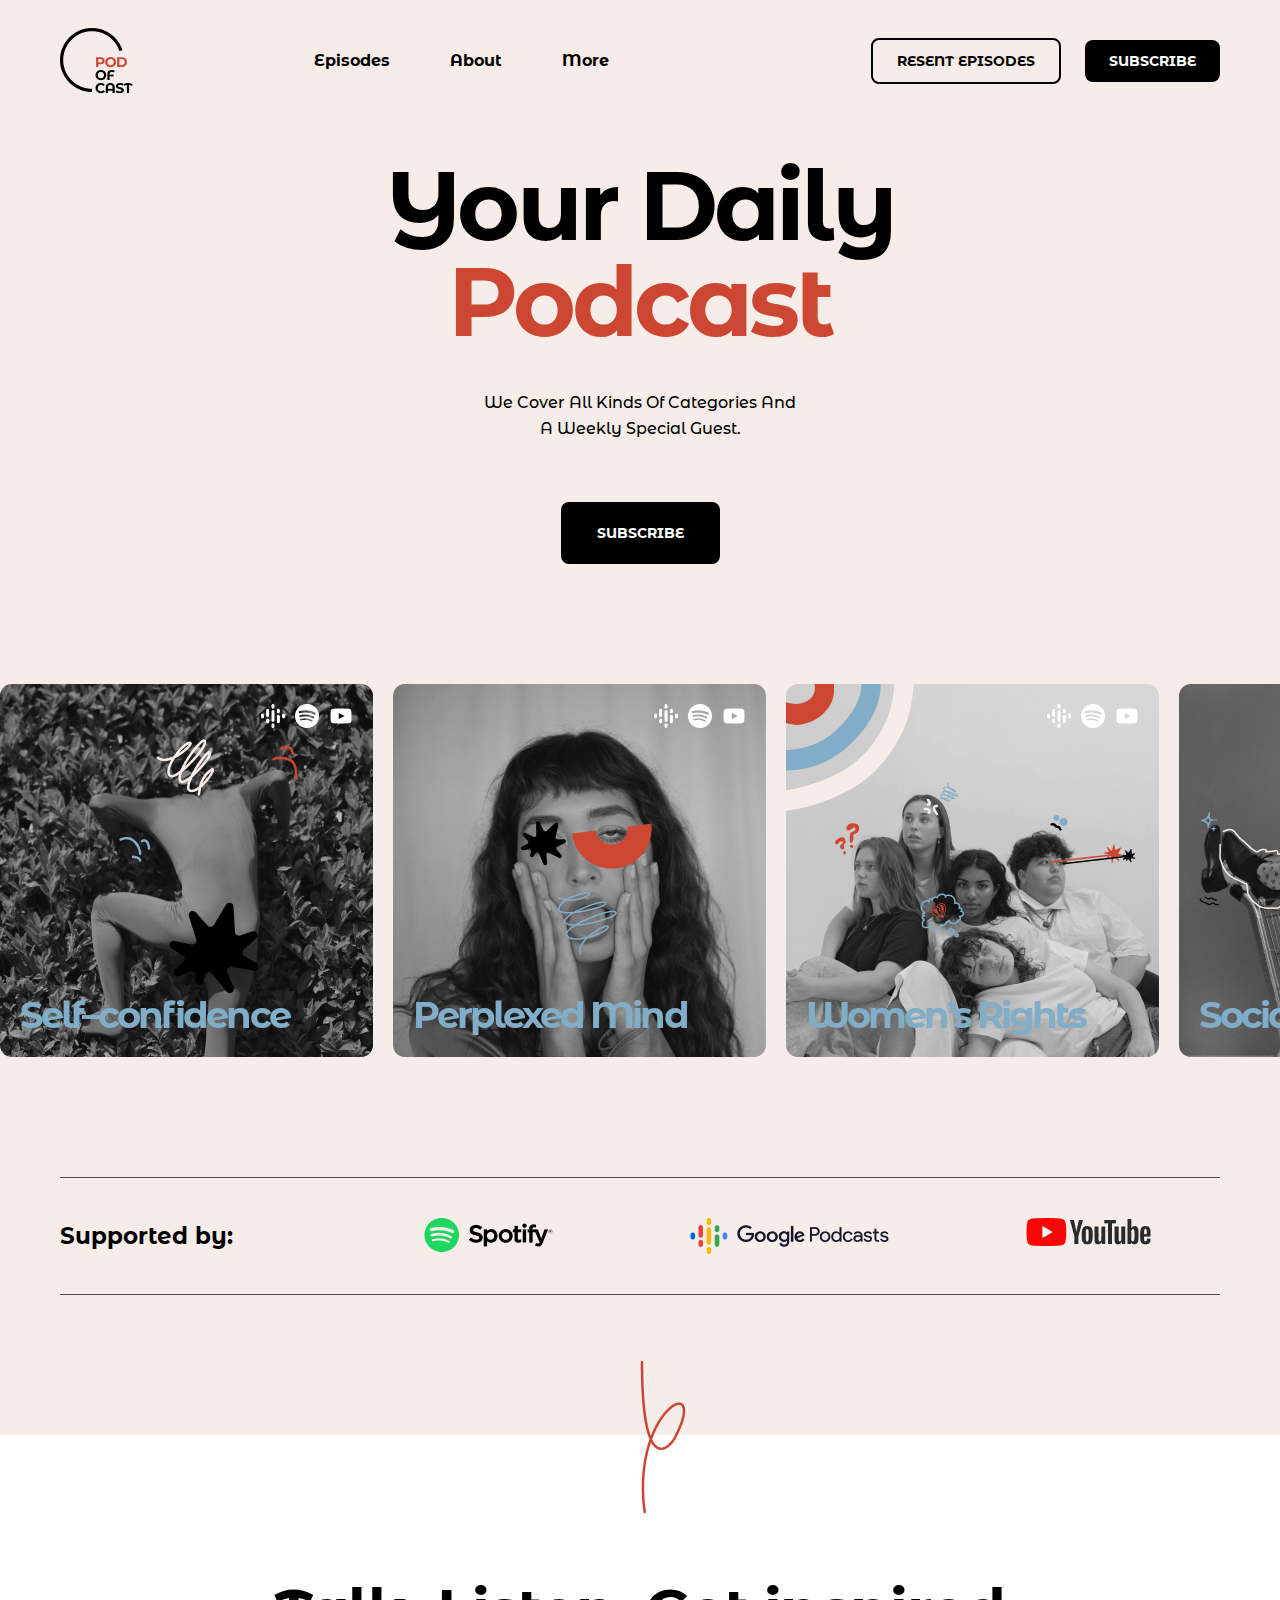
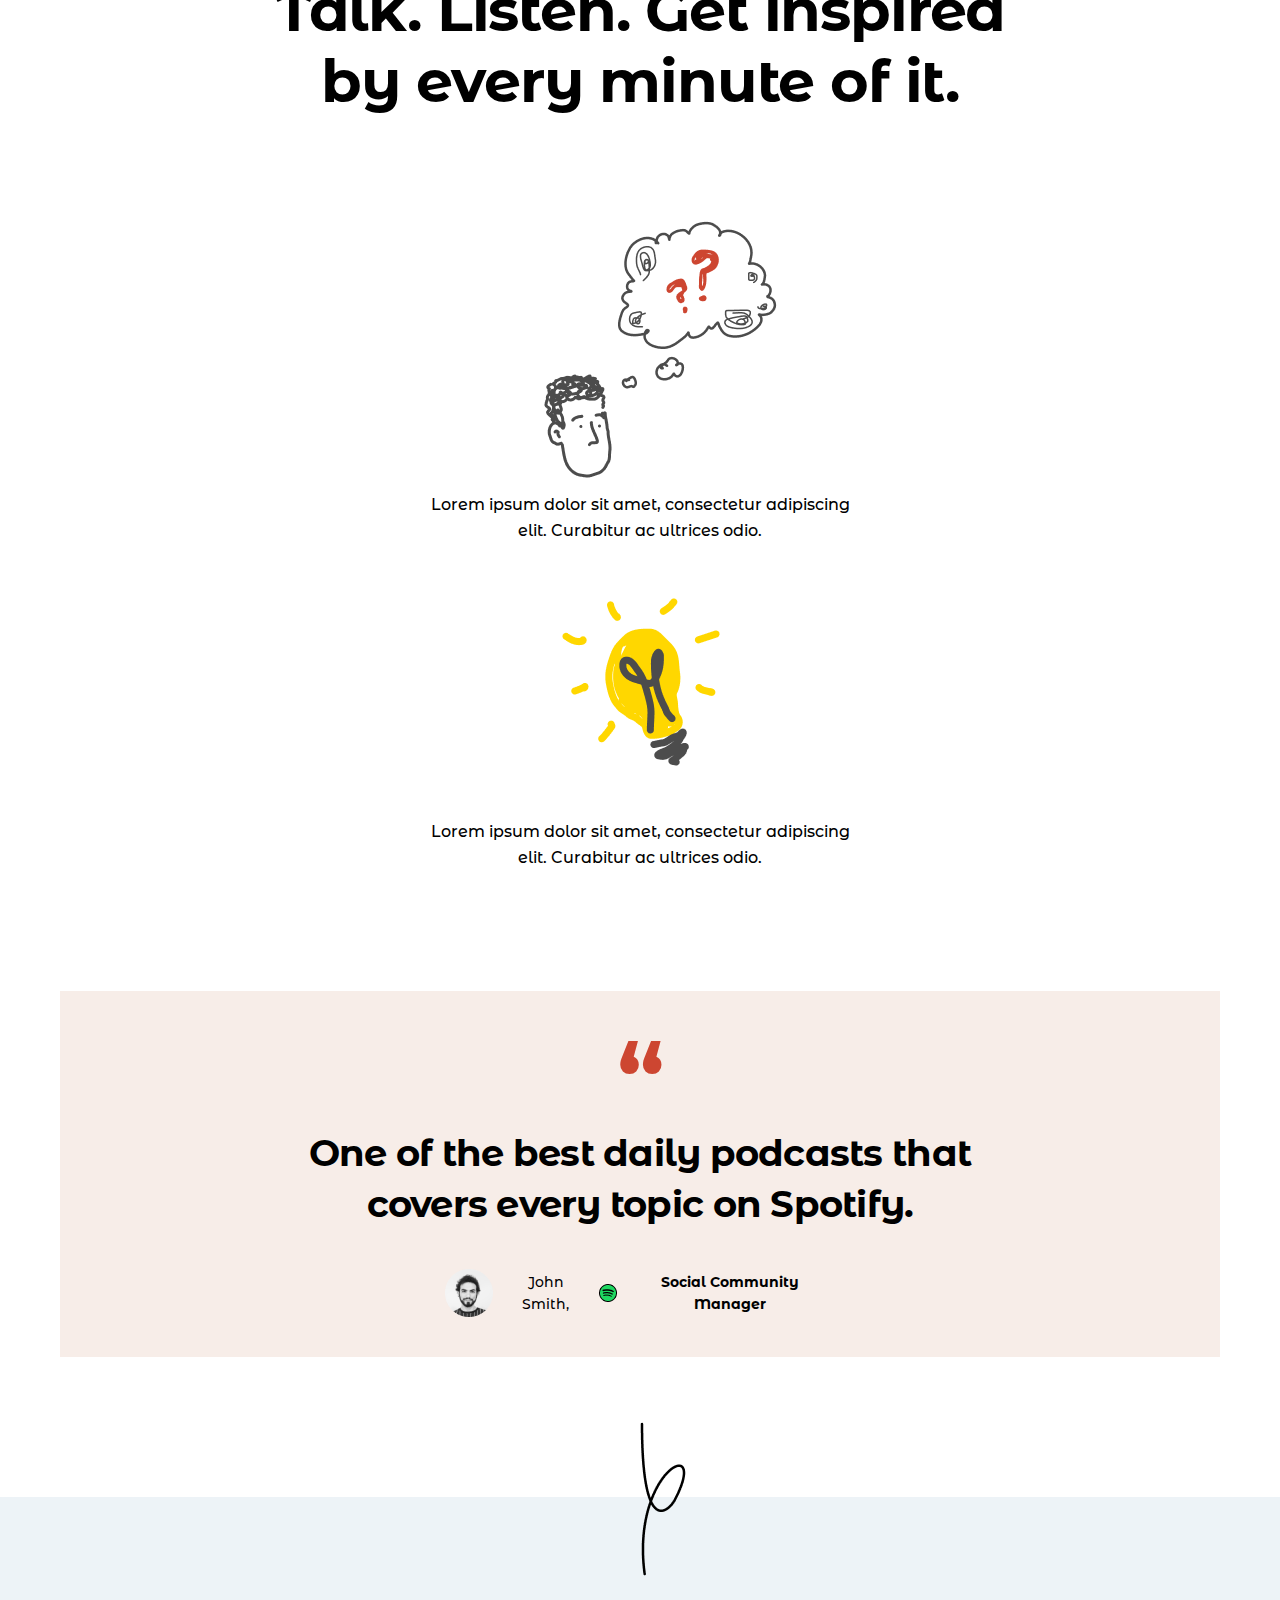
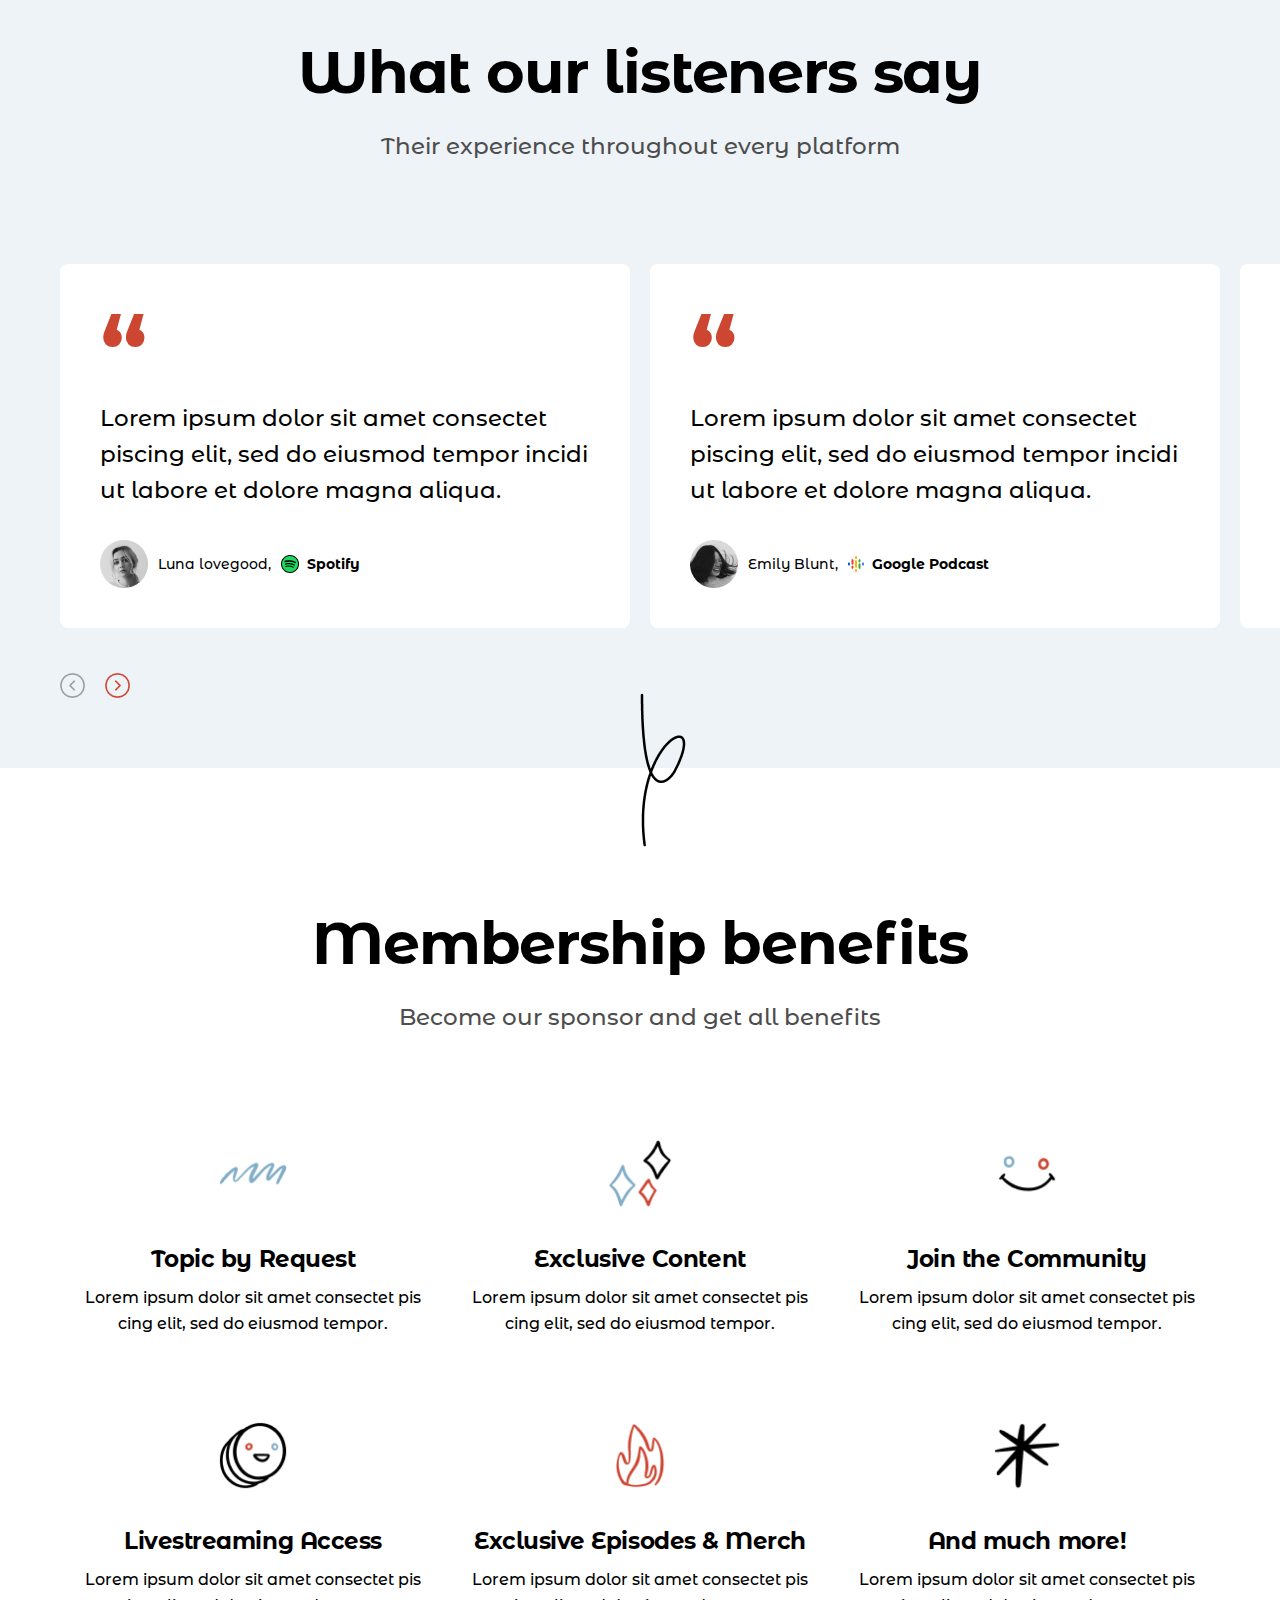
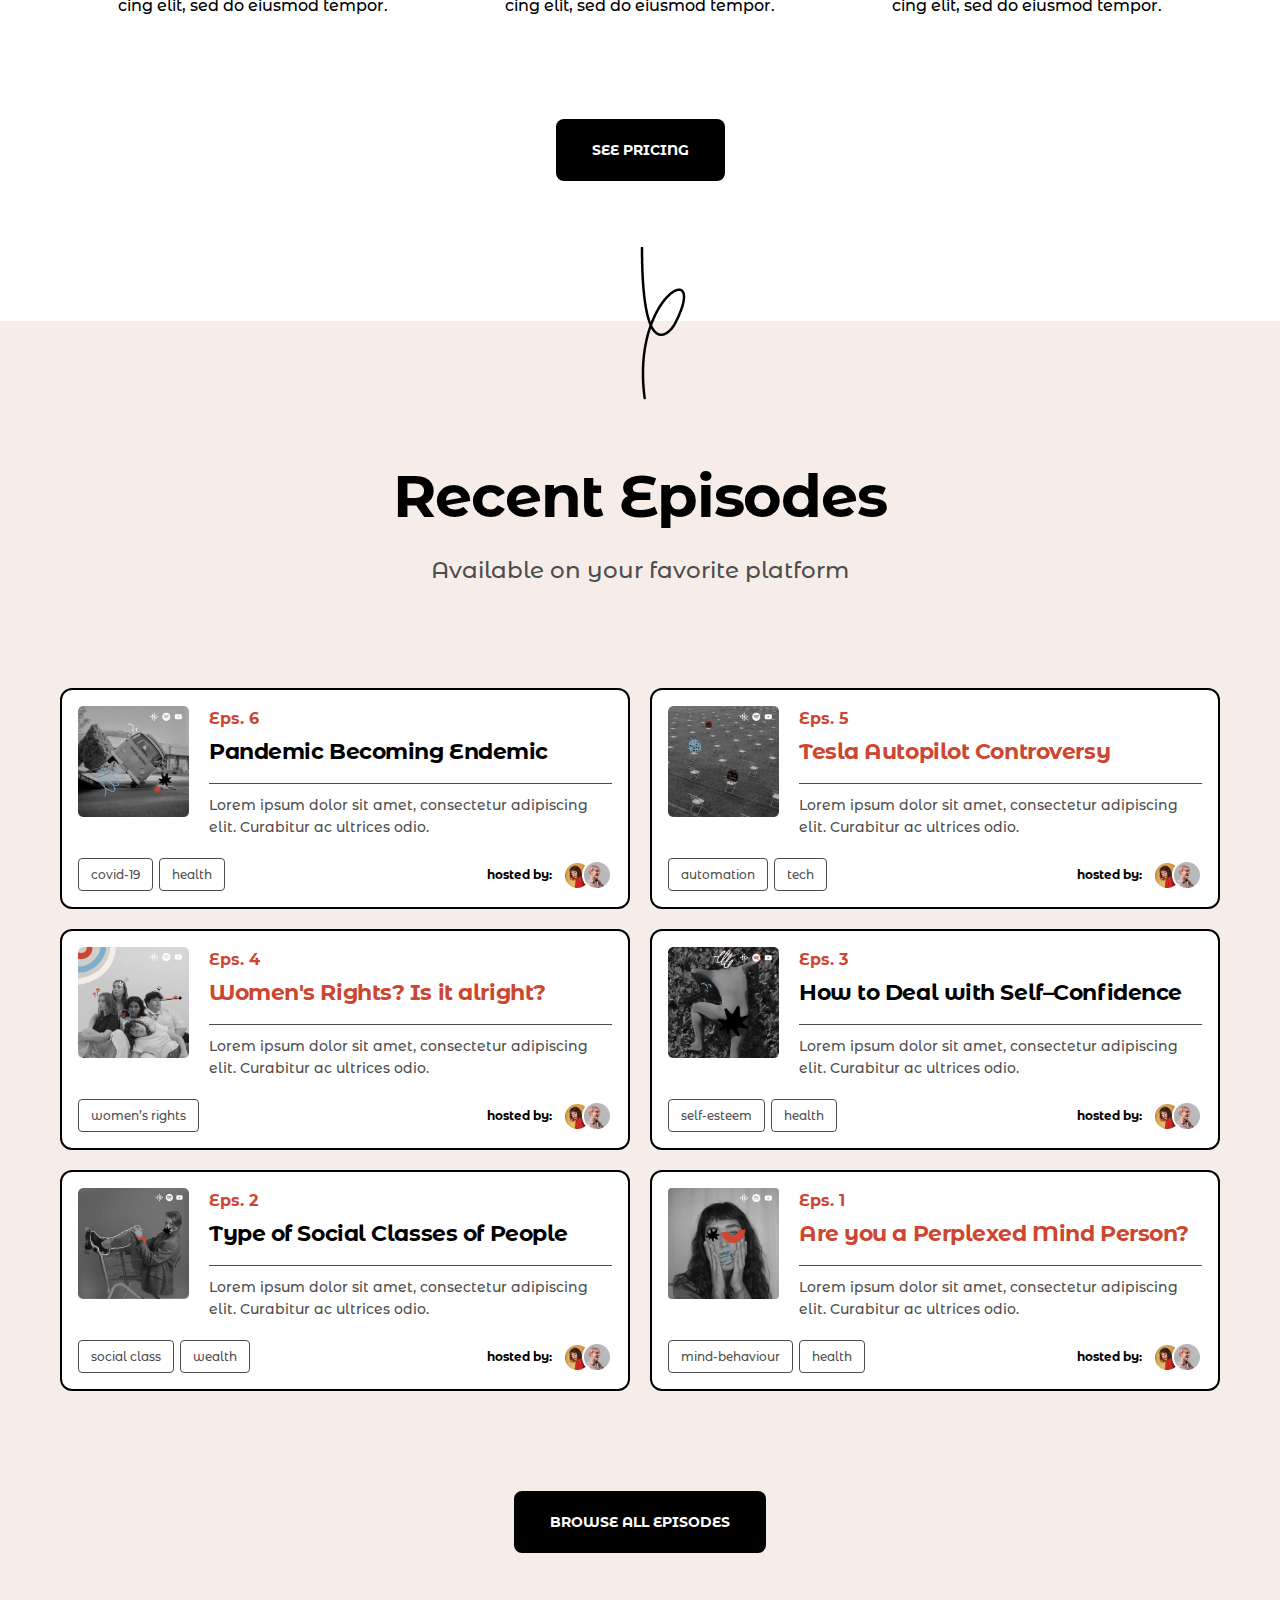
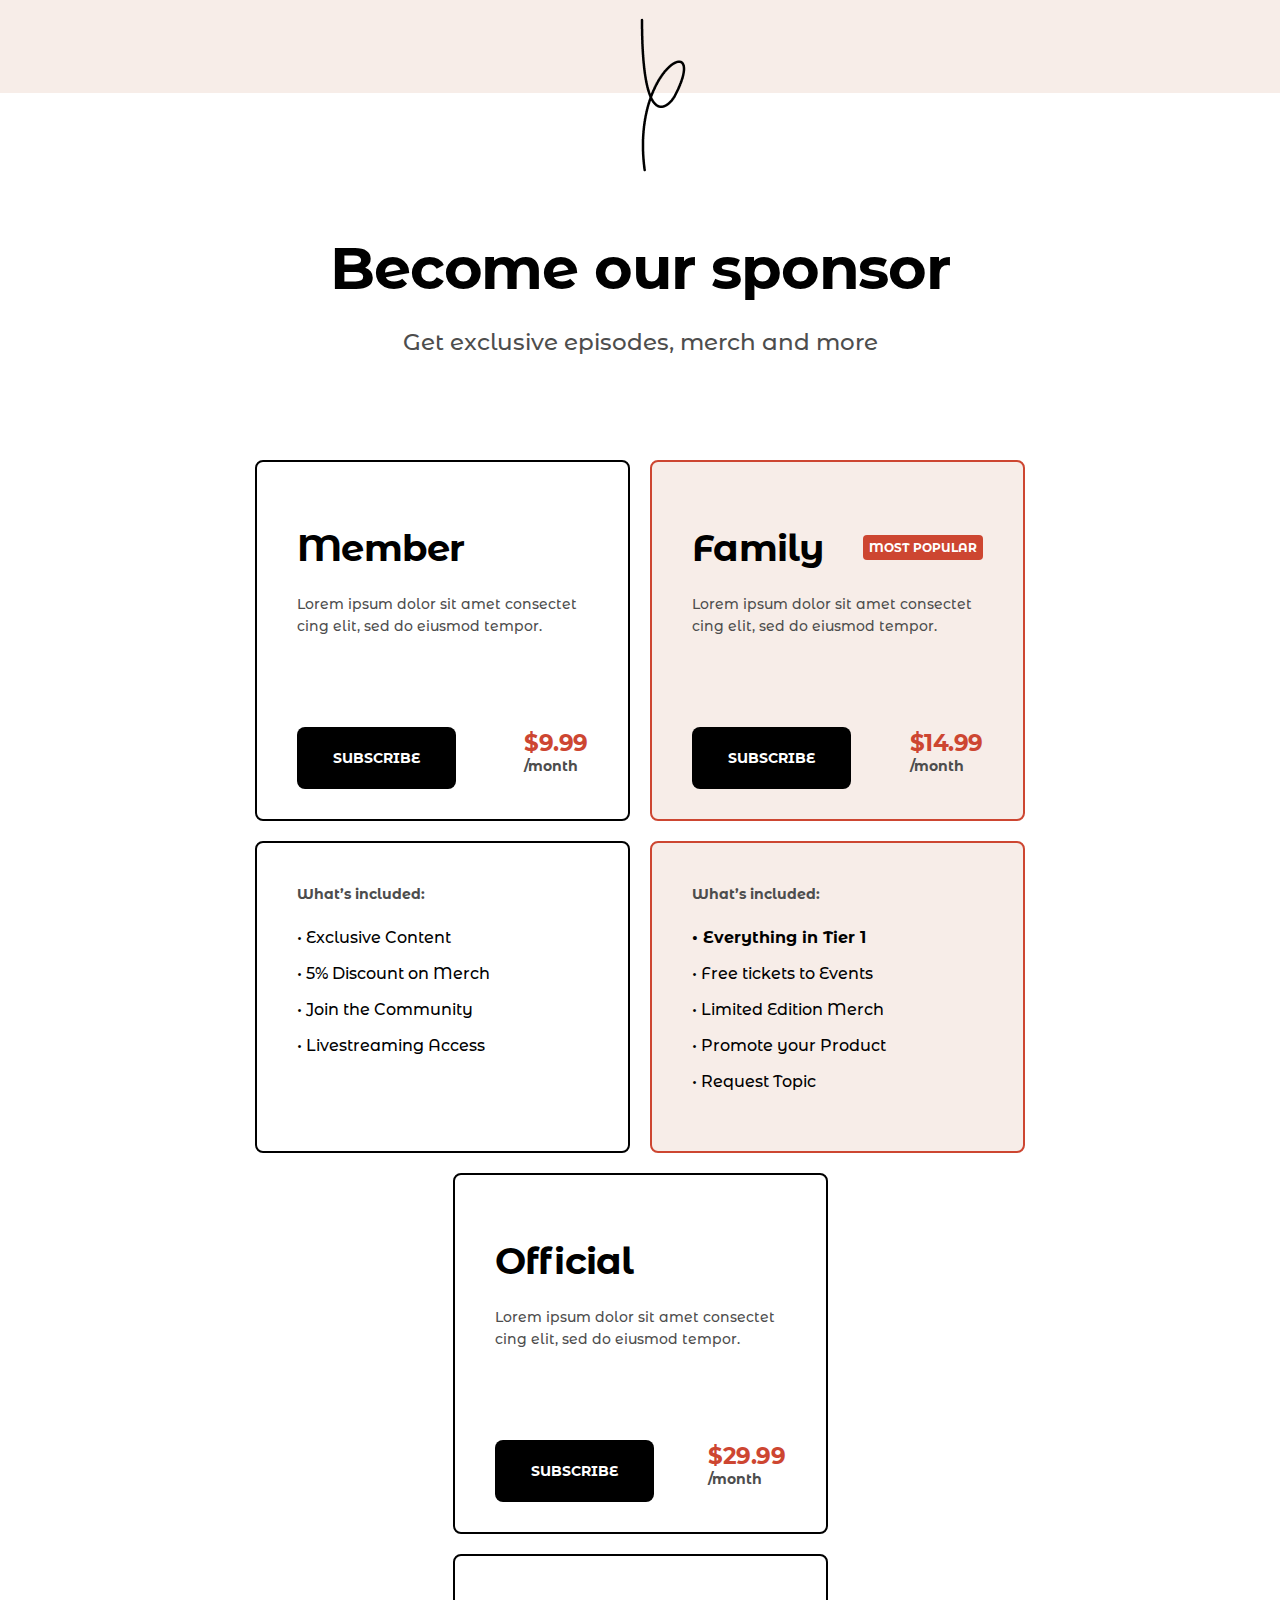
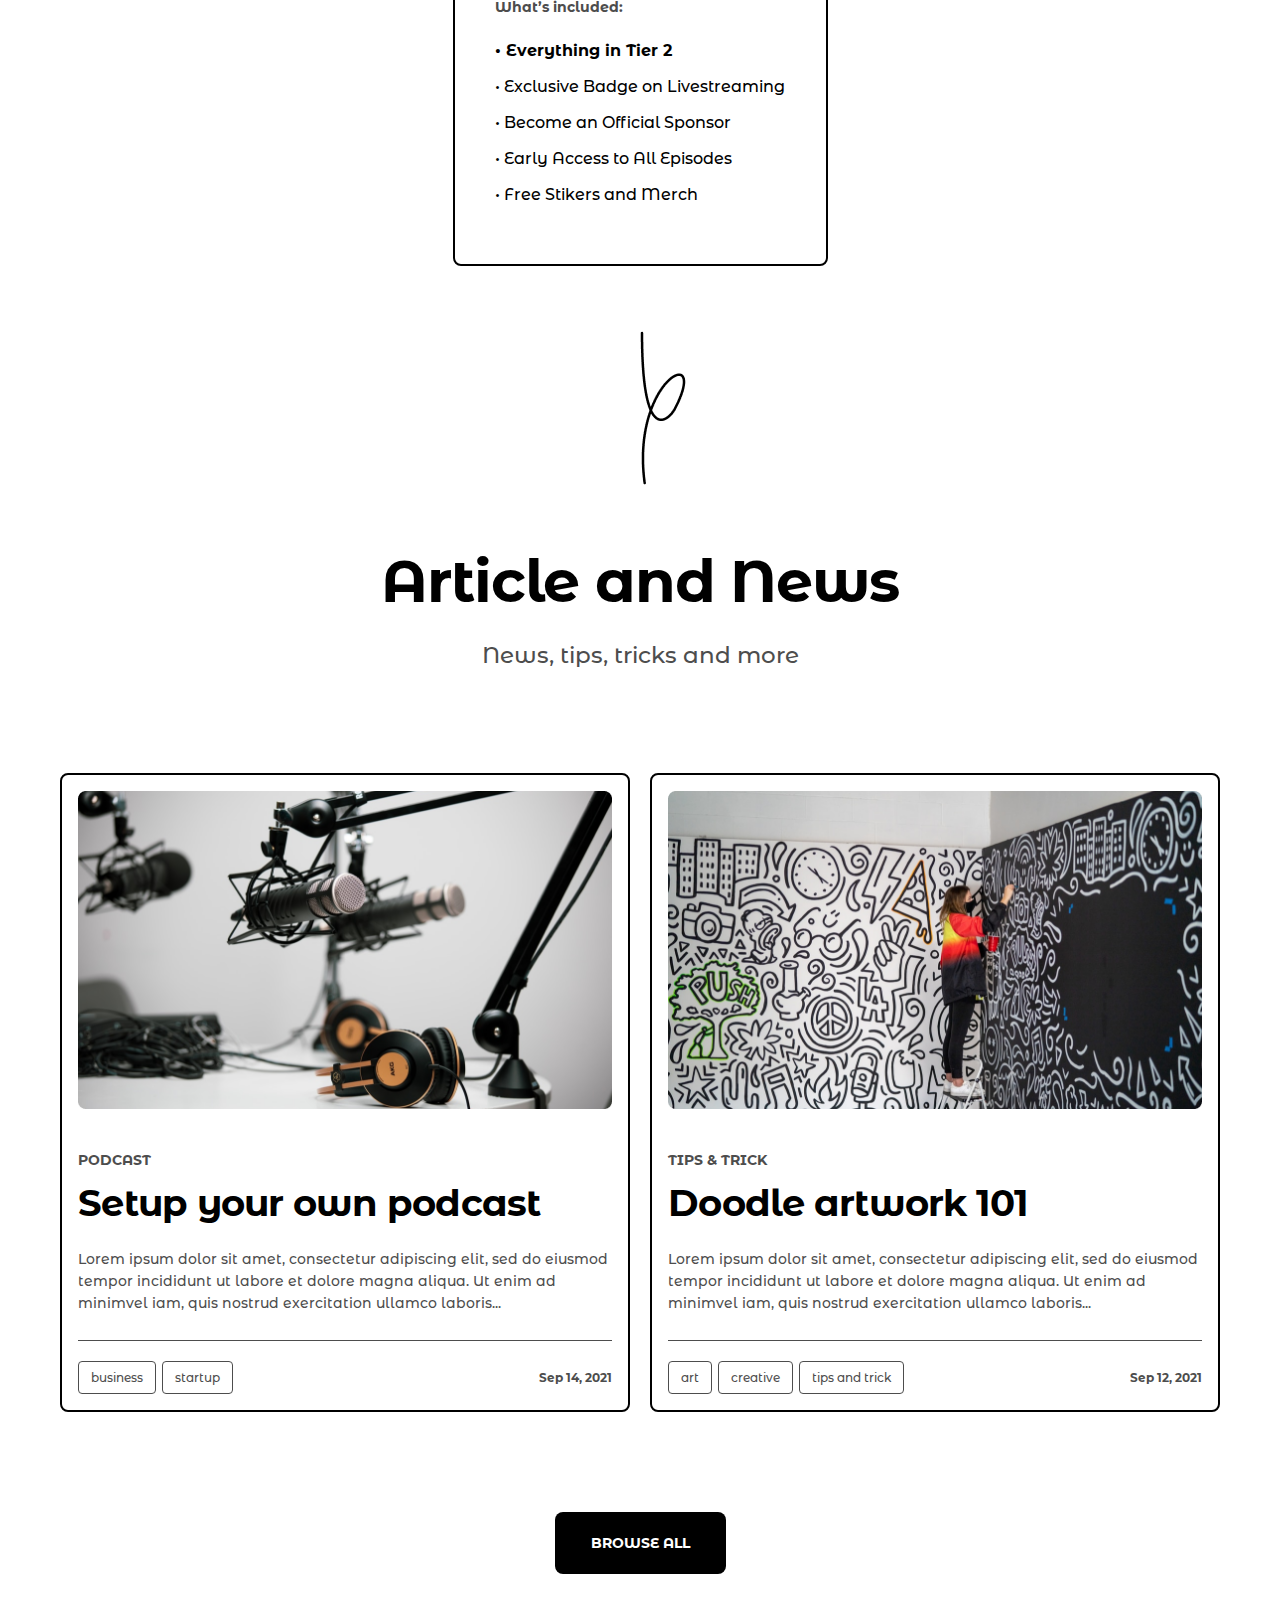
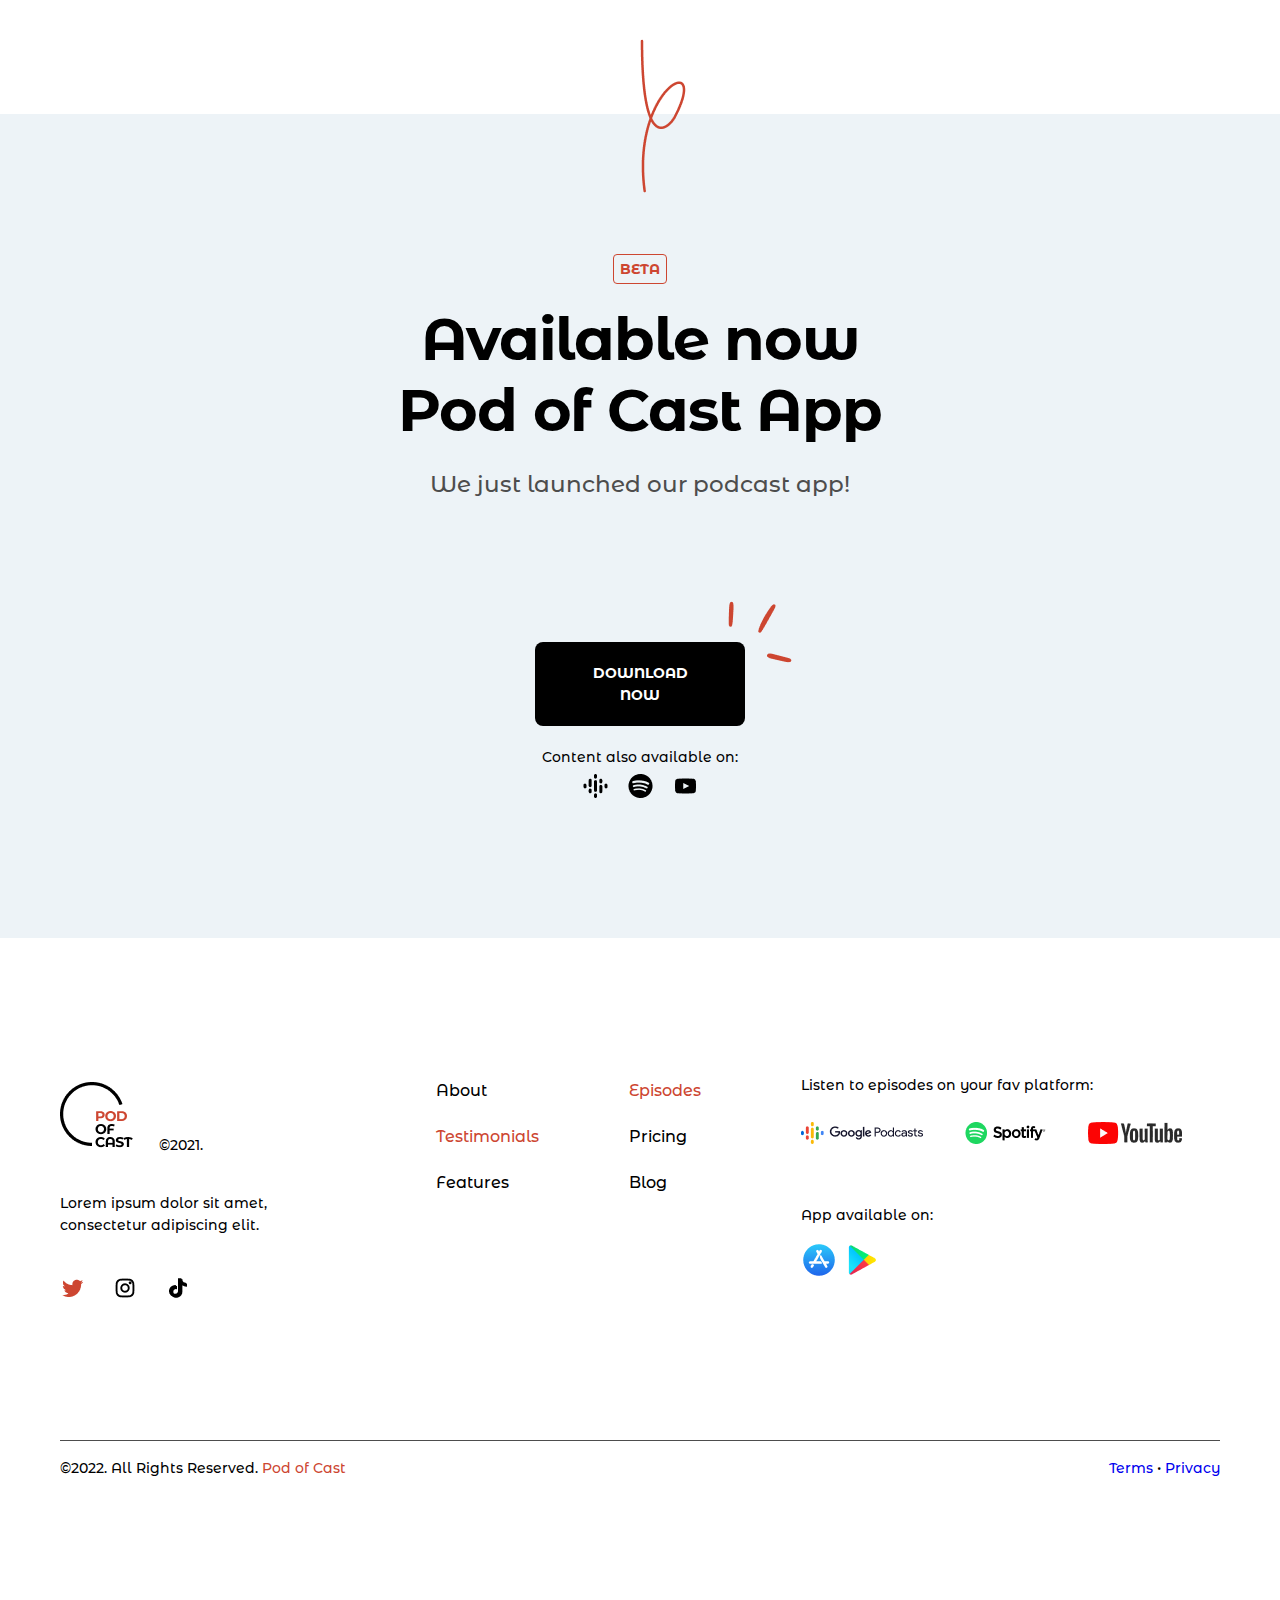
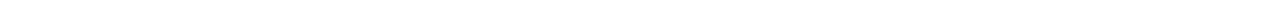
==== commit 6affa92b: "finished without responsive" ====
--- a/index.html
+++ b/index.html
@@ -10,8 +10,11 @@
     
     <link rel="stylesheet" href="https://cdn.jsdelivr.net/npm/swiper@10/swiper-bundle.min.css"/>
     
+
     <link rel="stylesheet" href="css/style.css">
-    <link rel="stylesheet" href="css/default.css">
+    <link rel="stylesheet" href="css/default.css">   
+    <link rel="stylesheet" href="css/general.css">   
+
     <title>Podcast</title>
 </head>
 <body>
@@ -52,7 +55,7 @@
                     a weekly special guest.
                 </div>
                 <div class="podcast__btn">
-                    <a href="#" class="btn__black">Subscribe</a>
+                    <a href="#" class="btn btn btn__black">Subscribe</a>
                 </div>           
             </div>
 
@@ -460,7 +463,7 @@
                 </div>
 
                 <div class="pricing__btn">
-                    <a href="#" class="btn__black">SEE PRICING</a>
+                    <a href="#" class="btn btn__black">SEE PRICING</a>
                 </div>
             </div>
         </div>
@@ -672,7 +675,7 @@
                 </div>
 
                 <div class="epidodes__btn">
-                    <a href="#" class="btn__black">BROWSE ALL EPISODES</a>
+                    <a href="#" class="btn btn__black">BROWSE ALL EPISODES</a>
                 </div>
             </div>
         </div>
@@ -701,7 +704,7 @@
                                 cing elit, sed do eiusmod tempor.
                             </div>
                             <div class="subcription__bottom__section">
-                                <div class="subcription__btn"><a href="#" class="btn__black">SUBSCRIBE</a></div>
+                                <div class="subcription__btn"><a href="#" class="btn btn__black">SUBSCRIBE</a></div>
                                 <div class="price">
                                     <span class="highlighted__word-red">
                                         $9.99
@@ -740,7 +743,7 @@
                                 cing elit, sed do eiusmod tempor.
                             </div>
                             <div class="subcription__bottom__section">
-                                <div class="subcription__btn"><a href="#" class="btn__black">SUBSCRIBE</a></div>
+                                <div class="subcription__btn"><a href="#" class="btn btn__black">SUBSCRIBE</a></div>
                                 <div class="price">
                                     <span class="highlighted__word-red">
                                         $14.99
@@ -777,7 +780,7 @@
                                 cing elit, sed do eiusmod tempor.
                             </div>
                             <div class="subcription__bottom__section">
-                                <div class="subcription__btn"><a href="#" class="btn__black">SUBSCRIBE</a></div>
+                                <div class="subcription__btn"><a href="#" class="btn btn__black">SUBSCRIBE</a></div>
                                 <div class="price">
                                     <span class="highlighted__word-red">
                                         $29.99
@@ -817,7 +820,6 @@
                     News, tips, tricks and more
                 </div>
                 <div class="news">
-                    <img class="scribble decor" src="img/news/Scribble (2).png" alt="#">
                     <div class="news__item">
                         <div class="image__cutter">
                             <img src="img/news/img.png" alt="#">
@@ -868,7 +870,7 @@
                 </div>
                 <!-- <img class="vector" src="/img/news/Vector (1).png" alt=""> -->
                 <div class="all__news__btn">
-                    <a href="#" class="btn__black">BROWSE ALL</a>
+                    <a href="#" class="btn btn__black">BROWSE ALL</a>
                 </div>
             </div>
         </div>
@@ -892,7 +894,7 @@
             <div class="downnload__bottom__section">
                 <div class="download__btn">
                     <img class="sparkle" src="img/download/Sparkle (2).png" alt="Sparkle">
-                    <a href="#" class="btn__black">DOWNLOAD NOW</a>
+                    <a href="#" class="btn btn__black">DOWNLOAD NOW</a>
                 </div>
                 <div class="available__text">
                     Content also available on:
--- a/css/style.css
+++ b/css/style.css
@@ -1,68 +1,5 @@
-/* General items*/
-.btn__black{
-    display: inline-block;
-    color: white;
-    background-color: black;
-
-    font-size: 14px;
-    text-transform: uppercase;
-    font-weight: 700;
-    line-height: 22px;
-
-    padding: 20px 36px;
-    border-radius: 8px;
-    transition: all .3s;    
-}
-.btn__black:hover{
-    box-shadow: 6px 6px 0px 0px #00000040;
-}
-.highlighted__word-red{
-    color: #CD4631;
-}
-.highlighted__word-black{
-    color: black;
-}
-.list__item-bold{
-    font-weight: 700;
-}
-.container{
-    padding: 140px 0;
-    position: relative;
-}
-.container__wrapper{
-    position: relative;
-}
-.container__decor{
-    position: absolute;
-    top: -75px;
-    left: 50%;
-    z-index: 1;
-}
-.container__title{
-    position: relative;
-    font-size: 59px;
-    font-weight: 700;
-    line-height: 71px;
-    letter-spacing: -0.02em;
-    text-align: center;
-    color: #000000;
-
-    margin-bottom: 20px;
-}
-.container__subtitle{
-    font-size: 23px;
-    line-height: 36px;
-    text-align: center;
-    color: #4D4D4D;
-}
-.inner__container {
-    max-width: 1160px;
-    margin: 0 auto;
-}
-.image__cutter img{
-    width: 100%;
- }
- 
+
+
 
 /* Top container */
 .top__container {
@@ -71,7 +8,6 @@
     padding: 24px 0 140px 0;
     overflow: hidden;
 }
-
 header{
     display: flex;
     align-items: center;
@@ -199,9 +135,6 @@
 }
 
 /* About */
-.about__container {
-    padding: 140px 0;
-}
 .about__container .container__title {
     margin-bottom: 100px;
 }
@@ -269,7 +202,6 @@
     width: 390px;
     margin: 0 auto;
 }
-
 .author__avatar{
     margin-right: 10px;
 }
@@ -291,9 +223,6 @@
     background-color: #EDF3F7;
     overflow: hidden;
     padding: 140px 0 210px 0;
-}
-.listeners__container .inner__container{
-    /* clip-path: inset( -100vw -100vw -100vw 0 ); */
 }
 .listeners__container .sparkle{
     position: absolute;
@@ -313,11 +242,11 @@
     bottom: -230px;
 }
 .swiper-button-prev:after{
-    background: url('/img/ArrowLeftCircle.png') no-repeat center/100%;    
+    background: url('../img/ArrowLeftCircle.png') no-repeat center/100%;    
     left: -10px;
 }
 .swiper-button-next:after {
-    background: url('/img/ArrowRightCircle.png') no-repeat center/100%;
+    background: url('../img/ArrowRightCircle.png') no-repeat center/100%;
     right: 1080px;
 }
 .listeners__slider__item {
@@ -331,9 +260,6 @@
     line-height: 36px;
     margin-bottom: 32px;
 }
-.membership__container{
-    padding: 140px 0;
-}
 .membership__container .scribble{
     position: absolute;
     top: -170px;
@@ -350,17 +276,15 @@
     width: 367px;
     text-align: center;
 }
-
- .benefits__item{
+.benefits__item{
      display: flex;
      flex-direction: column;
      align-items: center;
- }
- .benefits__item .image__cutter{
+}
+.benefits__item .image__cutter{
      width: 78px;
      height: 78px;
- 
- }
+}
 .benefits__name {
     font-size: 23px;
     font-weight: 700;
@@ -382,7 +306,6 @@
 /* Resent Episodes */
 .episodes__container{
     background-color: #F7EDE8;
-    padding: 140px 0;
 }
 .episodes {
     display: flex;
@@ -477,7 +400,6 @@
     gap: 20px;
     margin-top: 100px;
     position: relative;
-    flex-wrap: wrap;
     justify-content: center;
 }
 
@@ -554,13 +476,11 @@
     margin-bottom: 10px;
 }
 
-
 /* News */
 .news {
     display: flex;
     gap: 20px;
     margin: 100px 0;
-    position: relative;
     z-index: 10;
     flex-wrap: wrap;
     justify-content: center;
@@ -584,12 +504,13 @@
     transition: all .4s;
     cursor: pointer;
     z-index: 1;
+    background-color: white;
 }
 .news__item:hover{
     box-shadow: 10px 10px 0px 0px #000000;
 }
-.news__item:nth-child(2) .news__title{
-    color: black;
+.news__item:hover .news__title{
+    color: #CD4631;
 }
 .news__type {
     font-weight: 700;
@@ -602,8 +523,9 @@
     font-weight: 700;
     line-height: 51px;
     letter-spacing: -0.02em;
-    color: #CD4631;
+    color: black;
     margin-bottom: 20px;
+    transition: all .4s;
 }
 .news__description {
     line-height: 22px;
@@ -624,14 +546,9 @@
     line-height: 19px;
     color: #4D4D4D;
 }
-
 .all__news__btn{
     text-align: center;
 }
-
-
-
-
 .tags {
     display: flex;
     gap: 6px;
@@ -644,6 +561,7 @@
     padding: 6px 12px;
     border: 1px solid #4D4D4D;
     border-radius: 4px;
+    cursor: pointer;
 }
 
 
@@ -651,7 +569,6 @@
 .download__container {
     text-align: center;
     background-color: #EDF3F7;
-    position: relative;
 }
 .download__container .img__left{
     position: absolute;
@@ -694,7 +611,6 @@
     justify-content: center;
 }
 
-
 /* Footer */
 .footer__wrapper {
     display: flex;
@@ -751,10 +667,6 @@
 .links{
     color: black;
 }
-
-
-
-
 /* Responsive */
 @media screen and (max-width: 1500px){
     .decor{
@@ -763,6 +675,9 @@
     .about__content{
         flex-direction: column;
         align-items: center;
+    }
+    .subcriptions__container{
+        flex-wrap: wrap;
     }
 }
 
@@ -805,11 +720,11 @@
         padding: 140px 10px 210px 10px;
     }
     .swiper-button-prev:after{
-        background: url('img/ArrowLeftCircle.png') no-repeat center/100%;    
+        background: url('../img/ArrowLeftCircle.png') no-repeat center/100%;    
         left: -10px;
     }
     .swiper-button-next:after {
-        background: url('img/ArrowRightCircle.png') no-repeat center/100%;
+        background: url('../img/ArrowRightCircle.png') no-repeat center/100%;
         right: -10px;
     }
     .footer__wrapper{
@@ -898,6 +813,7 @@
         width: 100%;
     } 
     .row{
+        width: 100%;
         padding: 30px;
     }
     .subcription__title{
--- a/css/default.css
+++ b/css/default.css
@@ -34,7 +34,7 @@
 button::-moz-focus-inner {padding:0;border:0;}
 a, a:visited{text-decoration: none;}
 a:hover{text-decoration: none;}
-ul li{list-style: none;}
+ul li, ol li{list-style: none;}
 img{vertical-align: top;}
 
 h1,h2,h3,h4,h5,h6{font-size:inherit;font-weight: 400;}
--- a/css/general.css
+++ b/css/general.css
@@ -0,0 +1,117 @@
+/* General items*/
+.btn{
+    display: inline-block;
+    font-size: 14px;
+    text-transform: uppercase;
+    font-weight: 700;
+    line-height: 22px;
+
+    transition: all .3s;  
+    border-radius: 8px;   
+}
+.btn:hover{
+    box-shadow: 6px 6px 0px 0px #00000040;
+    cursor: pointer;
+}
+.btn__black{
+    color: white;
+    background-color: black;
+    padding: 20px 36px;   
+}
+.btn__transparent{
+    color: black;
+    background-color: transparent;
+    border: 2px solid #000000;
+    padding: 20px 36px;
+}
+
+
+.highlighted__word-red{
+    color: #CD4631;
+}
+.highlighted__word-red-bold{
+    color: #CD4631;
+    font-weight: 600;
+}
+.highlighted__word-black{
+    color: black;
+}
+.highlighted__word-black-bold{
+    color: black;
+    font-weight: 600;
+}
+.list__item-bold{
+    font-weight: 700;
+}
+.container{
+    padding: 140px 0;
+    position: relative;
+}
+.container__wrapper{
+    position: relative;
+}
+.container__decor{
+    position: absolute;
+    top: -75px;
+    left: 50%;
+    z-index: 1;
+}
+.container__title{
+    position: relative;
+    font-size: 59px;
+    font-weight: 700;
+    line-height: 71px;
+    letter-spacing: -0.02em;
+    text-align: center;
+    color: #000000;
+
+    margin-bottom: 20px;
+}
+.container__subtitle{
+    font-size: 23px;
+    line-height: 36px;
+    text-align: center;
+    color: #4D4D4D;
+}
+.container__title__small{
+    color: #000000;
+    font-size: 37px;
+    font-weight: 700;
+    line-height: 51px;
+    letter-spacing: -0.02em;
+    margin-bottom: 80px;
+    text-align: center;
+}
+.inner__container {
+    max-width: 1160px;
+    margin: 0 auto;
+}
+.image__cutter img{
+    width: 100%;
+}
+
+.link{
+    color: black;
+    text-decoration: underline;
+    font-weight: 600;
+}
+.link:hover{
+    text-decoration: underline;
+}
+
+.line {
+    width: 100%;
+    height: 1.5px;
+    background-color: #4D4D4D;
+}
+
+.text__content{
+    display: flex;
+    gap: 20px;
+}
+.text__item{
+    max-width: 570px;
+    width: 100%;
+    font-size: 16px;
+    line-height: 26px;
+}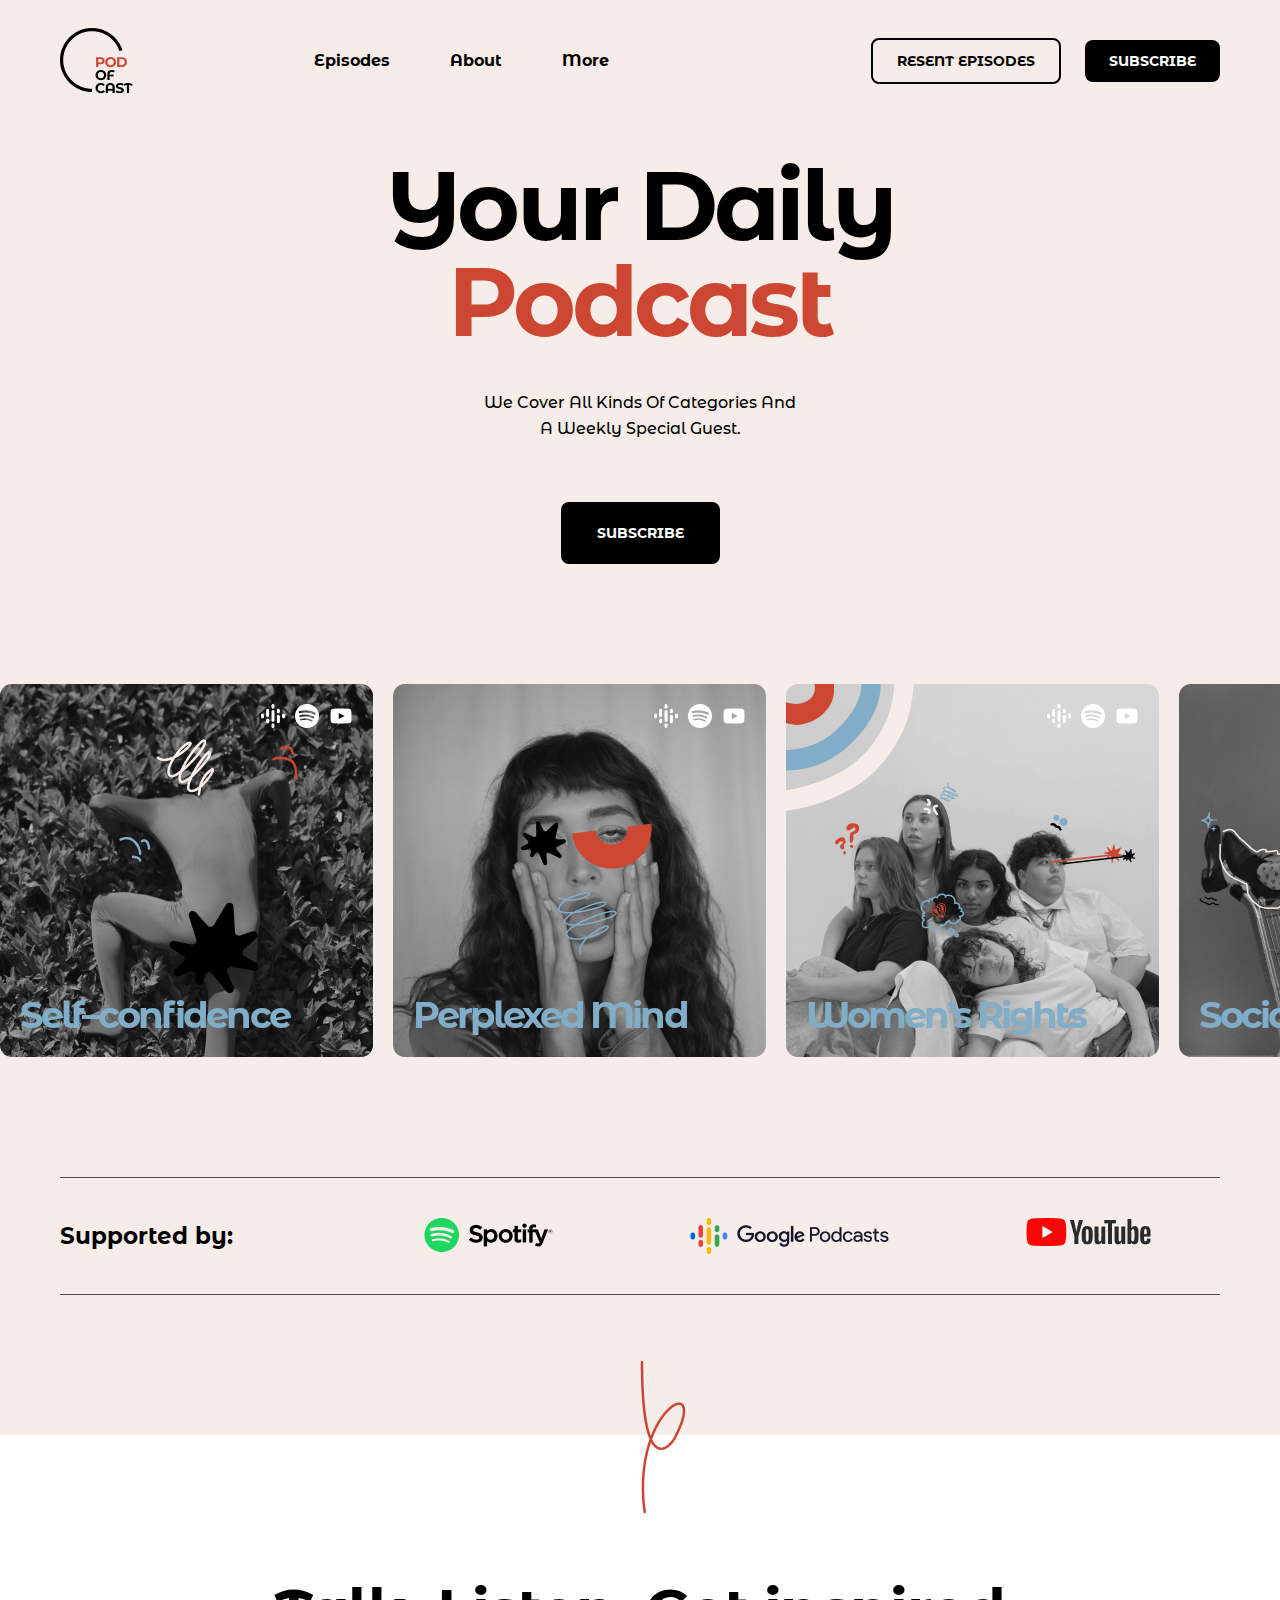
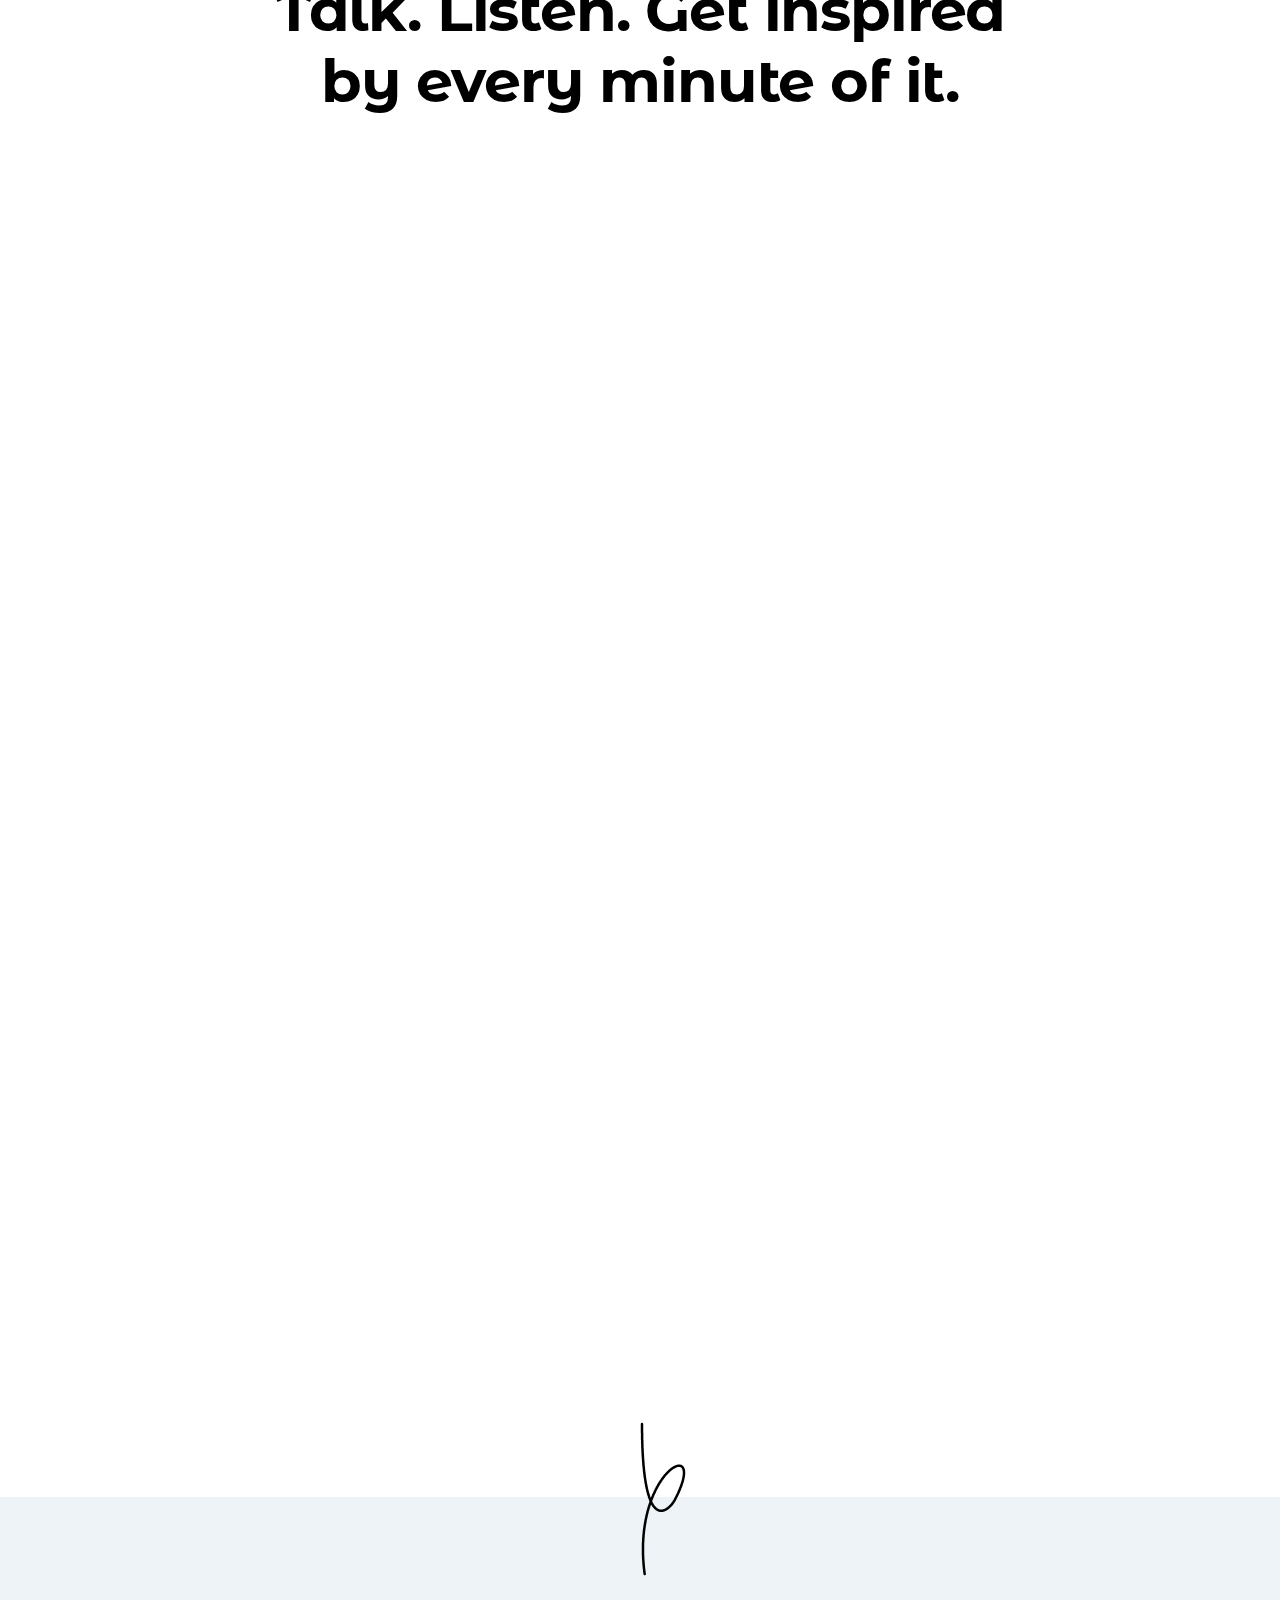
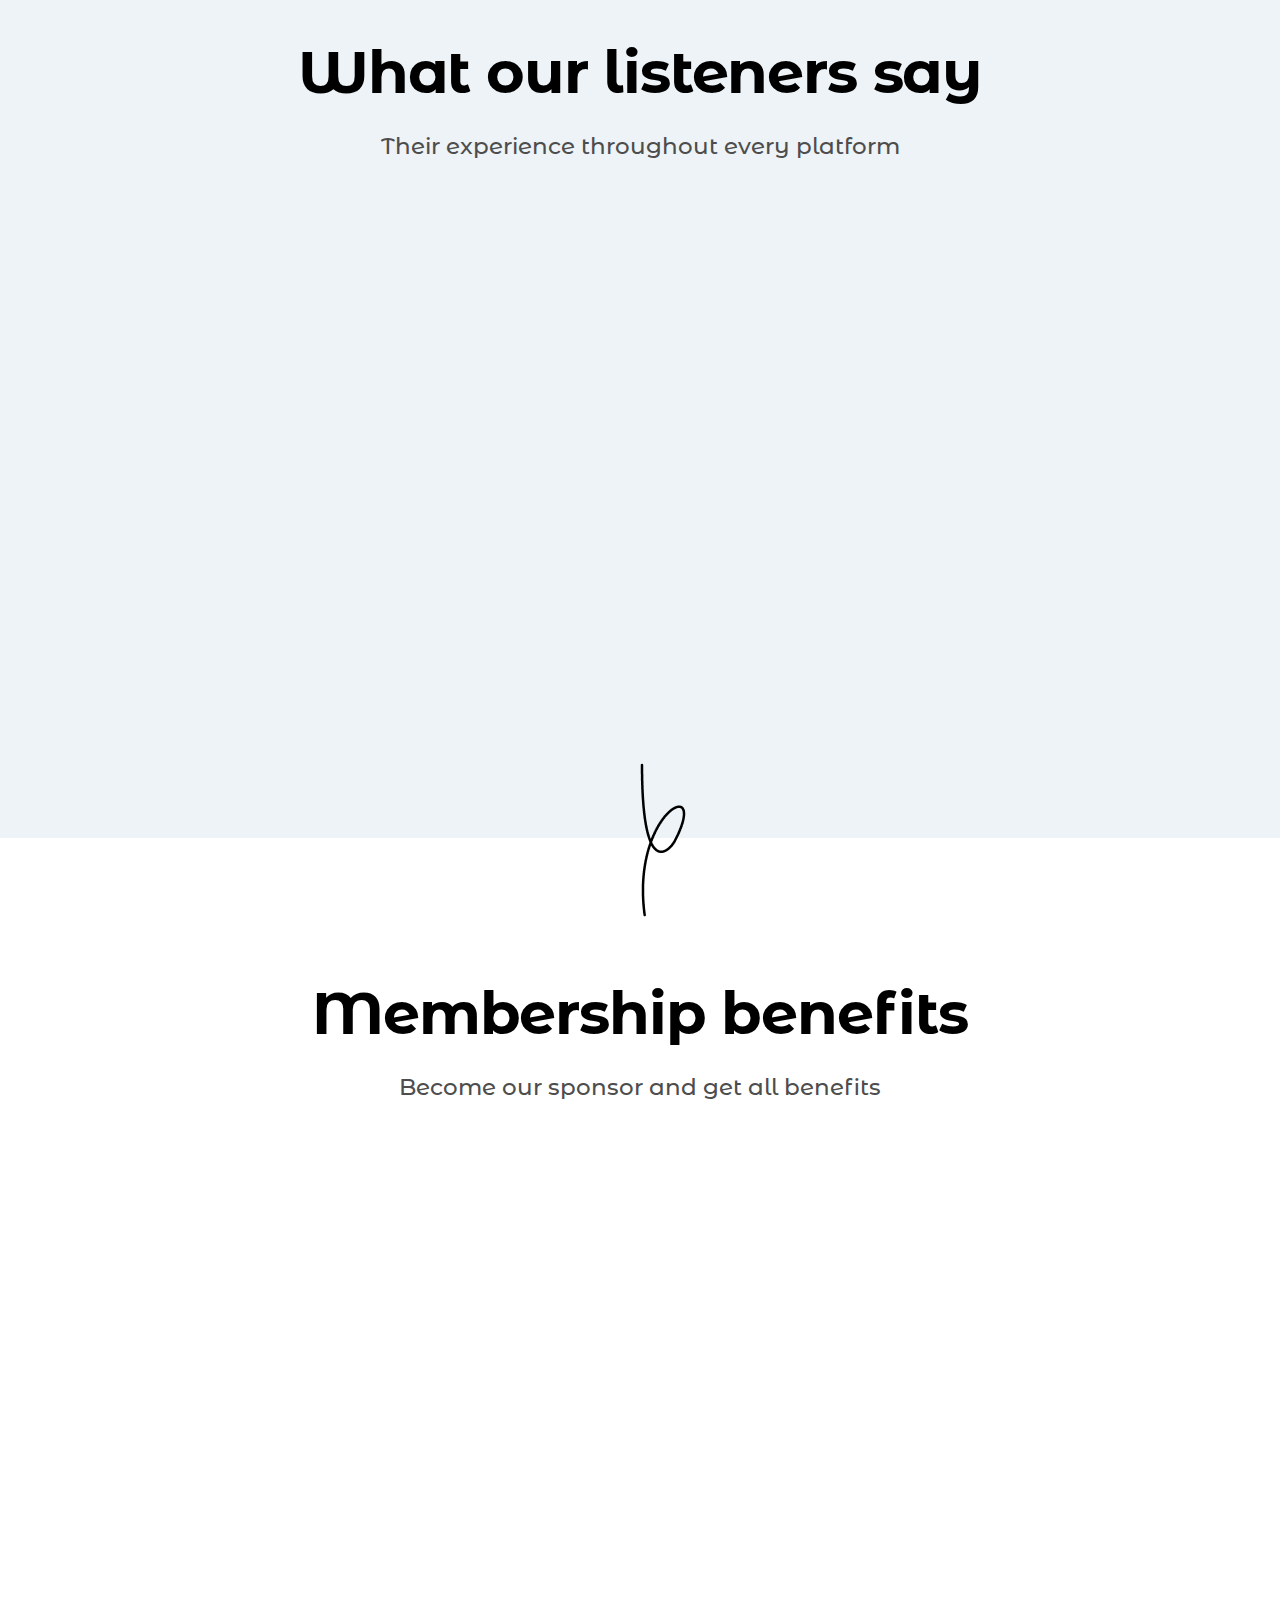
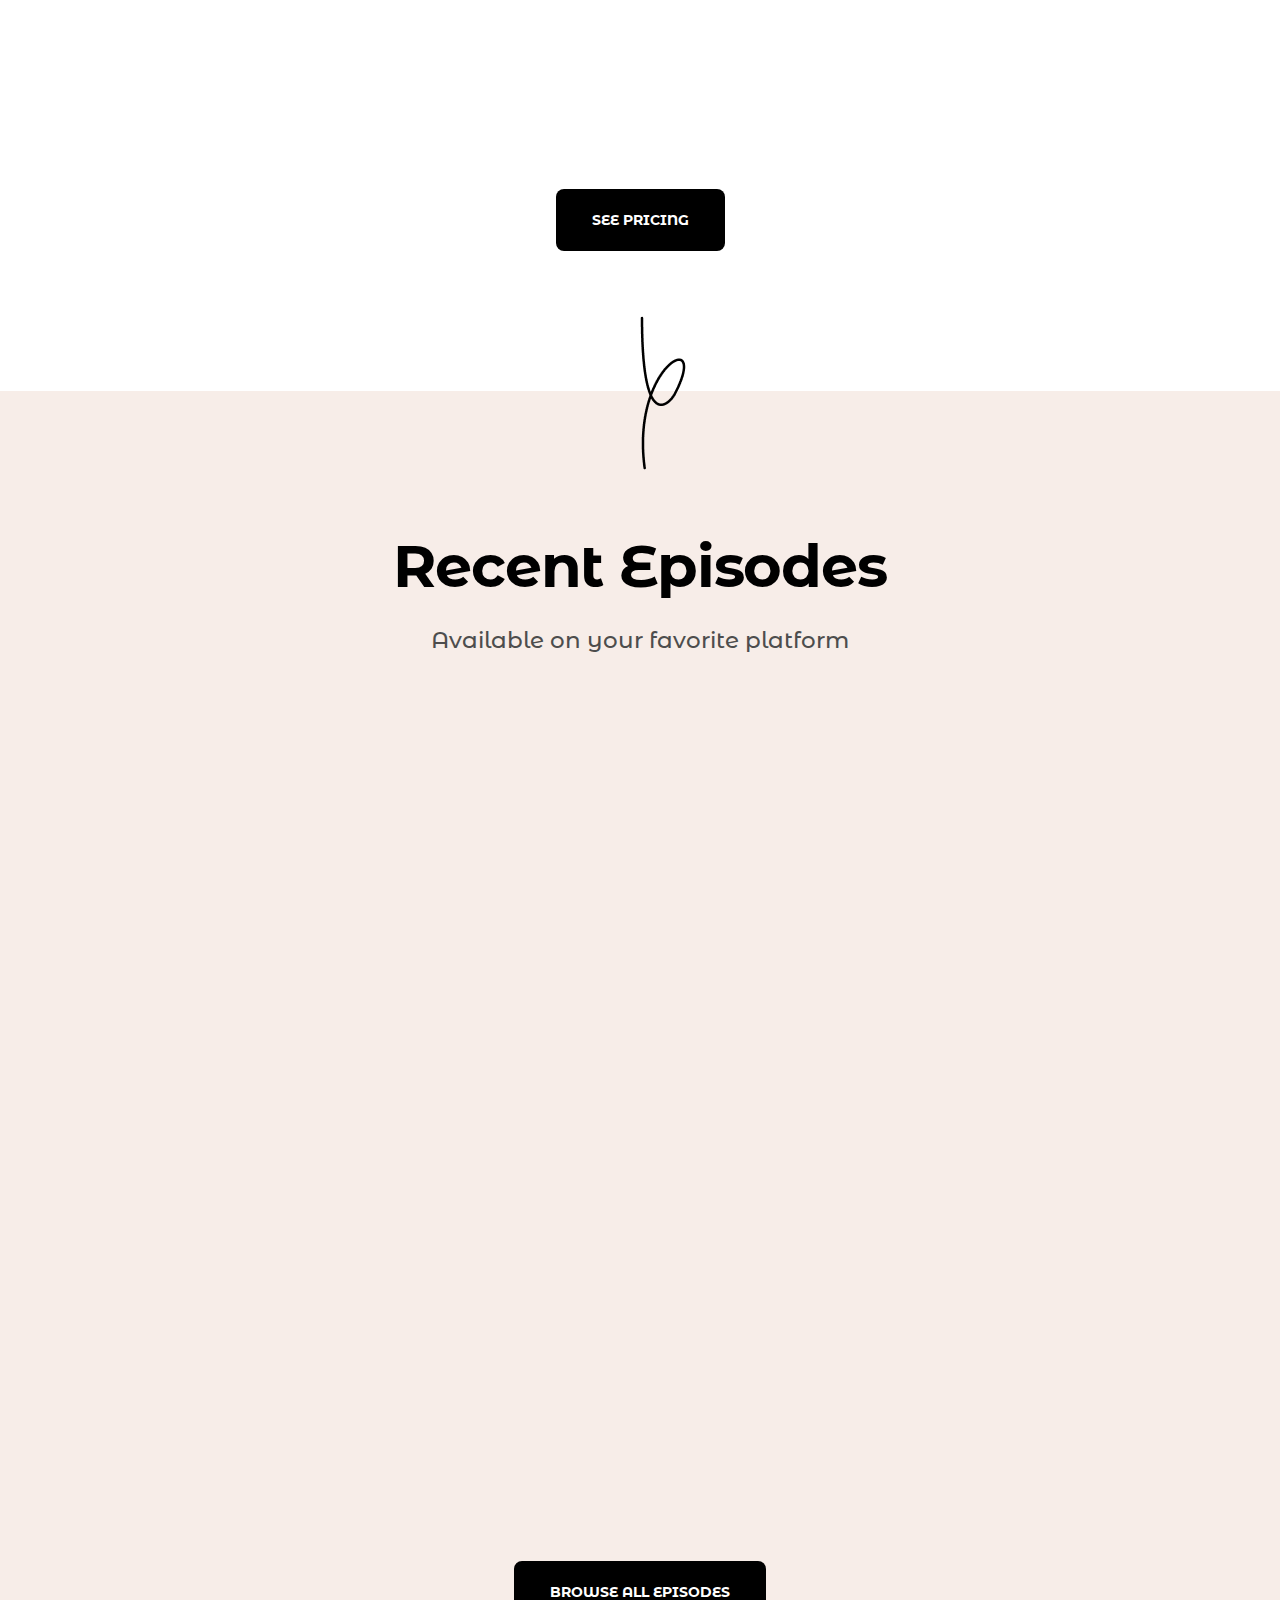
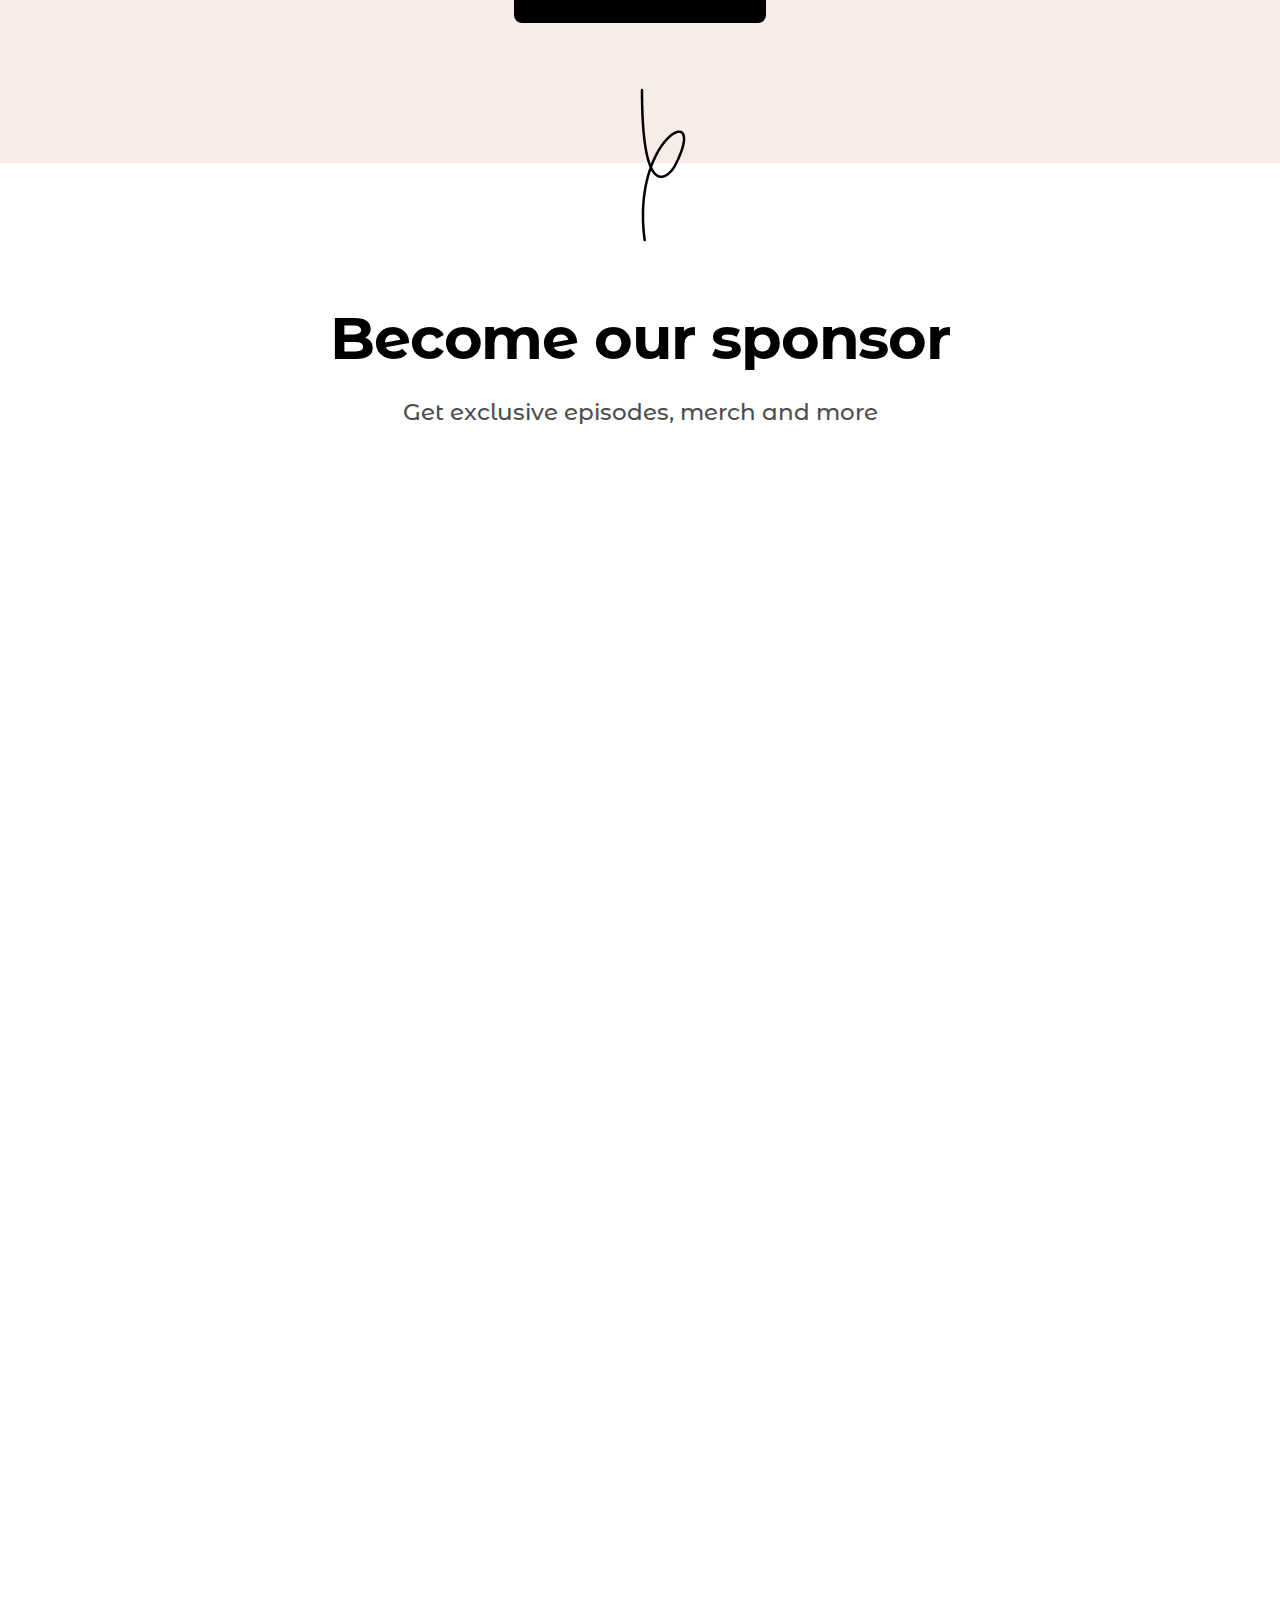
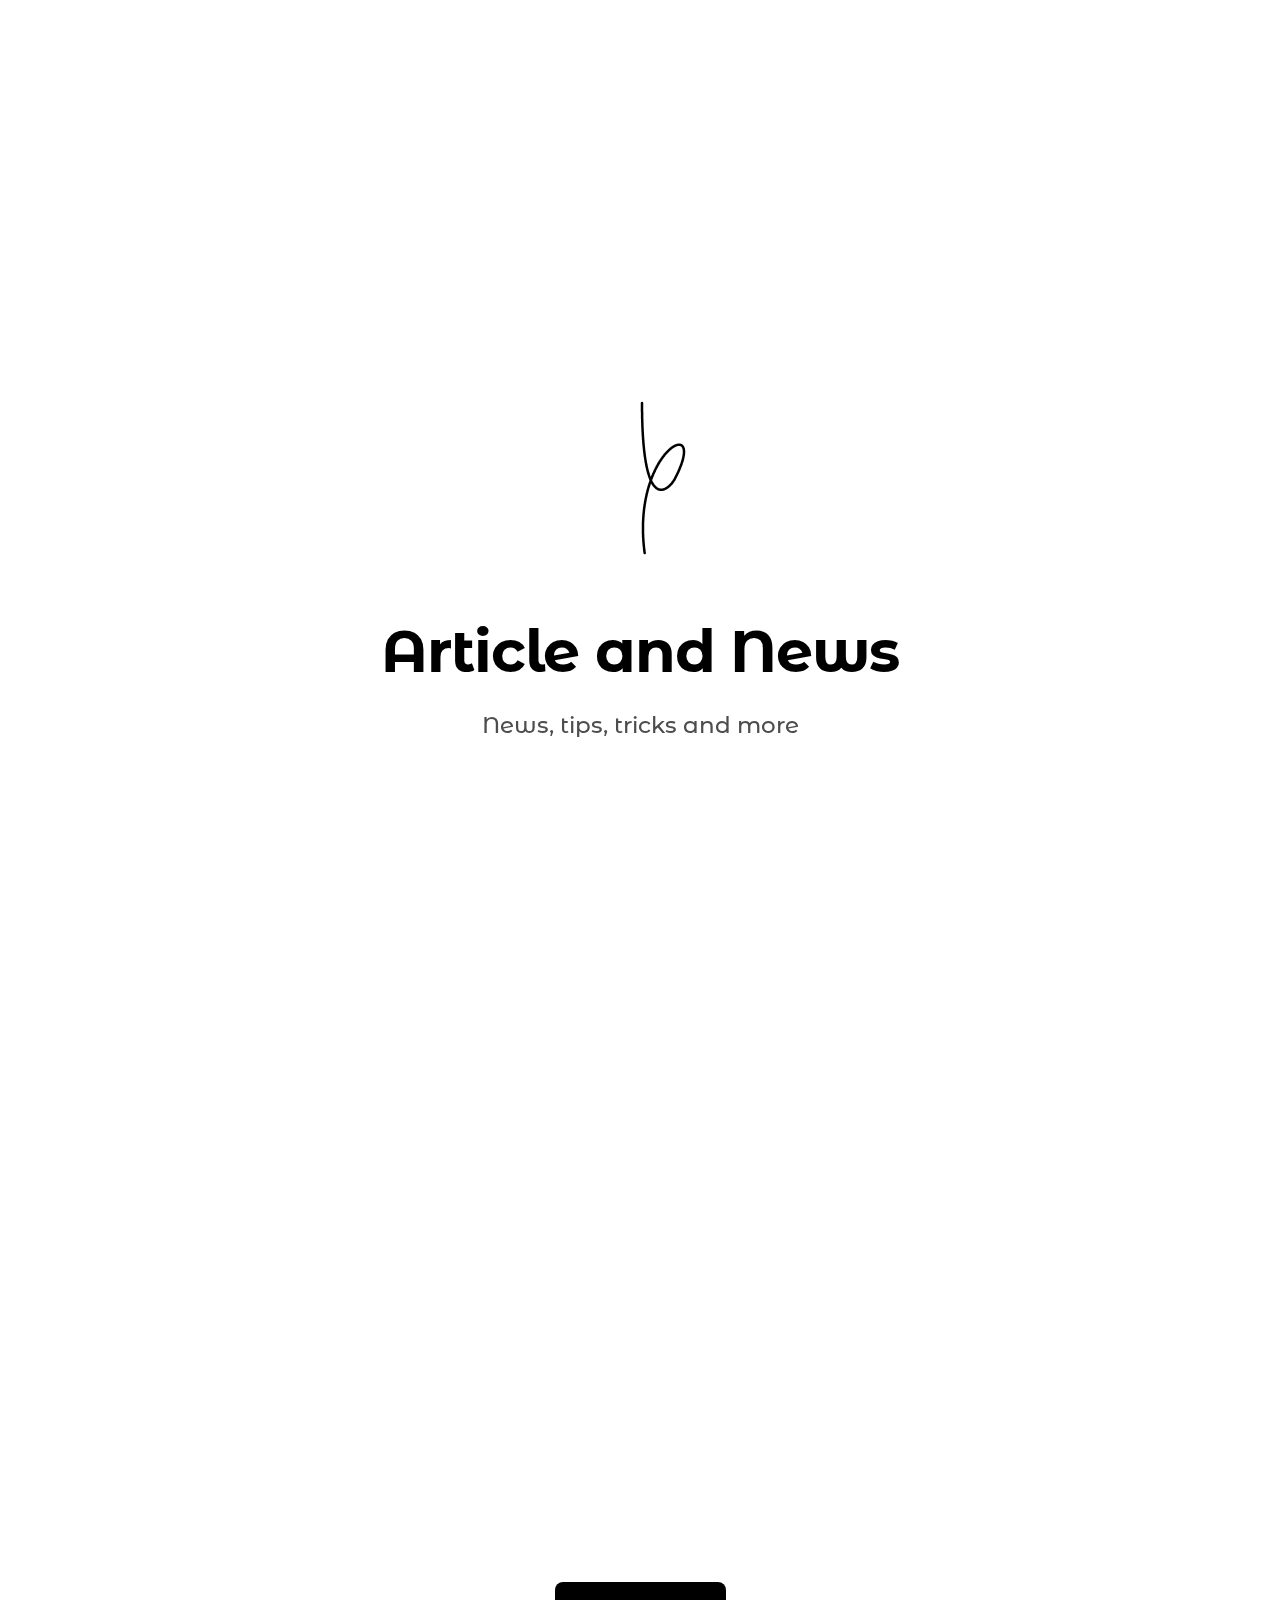
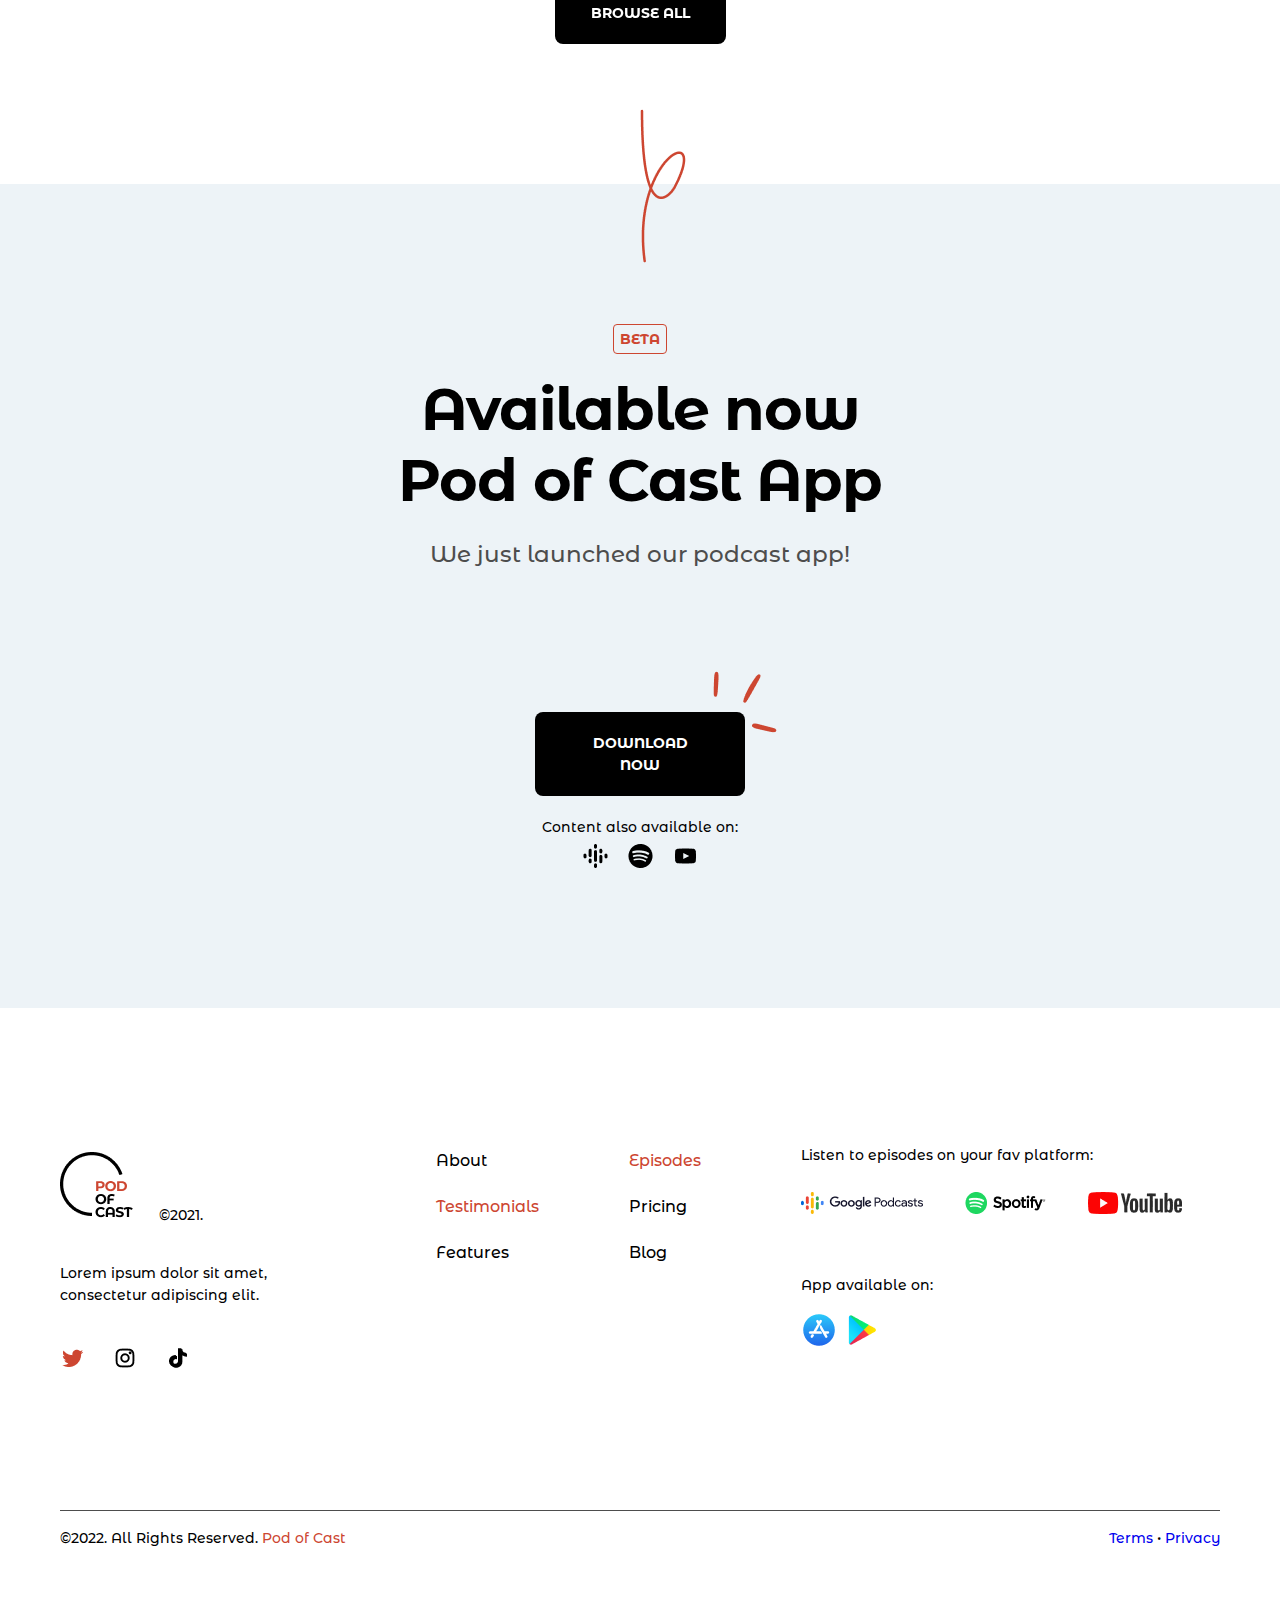
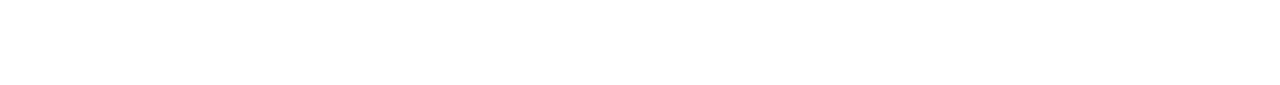
==== commit 3a692703: "added responsive and animations" ====
--- a/index.html
+++ b/index.html
@@ -9,12 +9,12 @@
     <link href="https://fonts.googleapis.com/css2?family=Montserrat+Alternates:wght@400;500;700&display=swap" rel="stylesheet">
     
     <link rel="stylesheet" href="https://cdn.jsdelivr.net/npm/swiper@10/swiper-bundle.min.css"/>
-    
-
+    <link href="https://unpkg.com/aos@2.3.1/dist/aos.css" rel="stylesheet" />
+
+    <link rel="stylesheet" href="css/default.css">  
+    <link rel="stylesheet" href="css/general.css">   
     <link rel="stylesheet" href="css/style.css">
-    <link rel="stylesheet" href="css/default.css">   
-    <link rel="stylesheet" href="css/general.css">   
-
+     
     <title>Podcast</title>
 </head>
 <body>
@@ -196,7 +196,7 @@
                     by every minute of it.
                 </div>
                 <div class="about__content">
-                    <div class="about__item">
+                    <div data-aos="fade-up" class="about__item">
                         <div class="image__cutter">
                             <img class="item__img" src="img/about/Illustration 01.png" alt="Illustration">
                         </div>
@@ -204,7 +204,7 @@
                             Lorem ipsum dolor sit amet, consectetur adipiscing elit. Curabitur ac ultrices odio. 
                         </div>
                     </div>
-                    <div class="about__item">
+                    <div data-aos="fade-up" class="about__item">
                         <div class="image__cutter">
                             <img class="item__img" src="img/about/Illustration 02.png" alt="Illustration">
                         </div>
@@ -214,7 +214,7 @@
                     </div>
                 </div> 
                 
-                <div class="comment__container">
+                <div data-aos="fade-right" class="comment__container">
                     <img class="vector decor" src="img/about/author/Vector 4.png" alt="#">
                     <img class="star decor" src="img/about/author/Star 4.png" alt="#">
                     <div class="quotes">“</div>
@@ -251,7 +251,7 @@
                         Their experience throughout every platform
                     </div>
     
-                    <div class="listeners__slider">
+                    <div data-aos="zoom-in" class="listeners__slider">
                         <div class="listeners__slider__wrapper swiper-wrapper">
                             <div class="listeners__slider__item swiper-slide">
                                 <div class="quotes">“</div>
@@ -388,7 +388,7 @@
                 </div>
 
                 <div class="benefits__container">
-                    <div class="benefits__item">
+                    <div data-aos="flip-left" class="benefits__item">
                         <div class="image__cutter">
                             <img class="benefits__img" src="img/membership/Scribble.png" alt="#">                           
                         </div>
@@ -400,7 +400,7 @@
                             cing elit, sed do eiusmod tempor.
                         </div>
                     </div>
-                    <div class="benefits__item">
+                    <div data-aos="flip-left" class="benefits__item">
                         <div class="image__cutter">
                             <img class="benefits__img" src="img/membership/Shining stars.png" alt="#">                            
                         </div>
@@ -412,7 +412,7 @@
                             cing elit, sed do eiusmod tempor.
                         </div>
                     </div>
-                    <div class="benefits__item">
+                    <div data-aos="flip-left" class="benefits__item">
                         <div class="image__cutter">
                             <img class="benefits__img" src="img/membership/Face 1.png" alt="#">                            
                         </div>
@@ -424,7 +424,7 @@
                             cing elit, sed do eiusmod tempor.
                         </div>
                     </div>
-                    <div class="benefits__item">
+                    <div data-aos="flip-left" class="benefits__item">
                         <div class="image__cutter">
                             <img class="benefits__img" src="img/membership/Face 5.png" alt="#">                            
                         </div>
@@ -436,7 +436,7 @@
                             cing elit, sed do eiusmod tempor.
                         </div>
                     </div>
-                    <div class="benefits__item">
+                    <div data-aos="flip-left" class="benefits__item">
                         <div class="image__cutter">
                             <img class="benefits__img" src="img/membership/Fire.png" alt="#">                            
                         </div>
@@ -448,7 +448,7 @@
                             cing elit, sed do eiusmod tempor.
                         </div>
                     </div>
-                    <div class="benefits__item">
+                    <div data-aos="flip-left" class="benefits__item">
                         <div class="image__cutter">
                             <img class="benefits__img" src="img/membership/Star.png" alt="#">                           
                         </div>
@@ -481,7 +481,7 @@
 
                 <div class="episodes">
                     <img class="sparkle decor" src="img/episodes/Sparkle.png" alt="#">
-                    <div class="episodes__item">
+                    <div data-aos="zoom-in-right" class="episodes__item">
                         <div class="episodes__about">
                             <div class="image__cutter">
                                 <img src="img/episodes/cover (6).png" alt="#">
@@ -498,7 +498,7 @@
                                 </div>
                             </div>                           
                         </div>
-                        <div class="epidodes__bottom__section">
+                        <div data-aos="zoom-in-right" class="epidodes__bottom__section">
                             <div class="tags">
                                 <div class="tag">covid-19</div>
                                 <div class="tag">health</div>
@@ -513,7 +513,7 @@
                             </div>
                         </div>
                     </div>
-                    <div class="episodes__item">
+                    <div data-aos="zoom-in-right" class="episodes__item">
                         <div class="episodes__about">
                             <div class="image__cutter">
                                 <img src="img/episodes/cover (5).png" alt="#">
@@ -530,7 +530,7 @@
                                 </div>
                             </div>                           
                         </div>
-                        <div class="epidodes__bottom__section">
+                        <div data-aos="zoom-in-right" class="epidodes__bottom__section">
                             <div class="tags">
                                 <div class="tag">automation</div>
                                 <div class="tag">tech</div>
@@ -545,7 +545,7 @@
                             </div>
                         </div>
                     </div>
-                    <div class="episodes__item">
+                    <div data-aos="zoom-in-right" class="episodes__item">
                         <div class="episodes__about">
                             <div class="image__cutter">
                                 <img src="img/episodes/cover (7).png" alt="#">
@@ -562,7 +562,7 @@
                                 </div>
                             </div>                           
                         </div>
-                        <div class="epidodes__bottom__section">
+                        <div data-aos="zoom-in-right" class="epidodes__bottom__section">
                             <div class="tags">
                                 <div class="tag">women’s rights</div>
                             </div>
@@ -576,7 +576,7 @@
                             </div>
                         </div>
                     </div>
-                    <div class="episodes__item">
+                    <div data-aos="zoom-in-right" class="episodes__item">
                         <div class="episodes__about">
                             <div class="image__cutter">
                                 <img src="img/episodes/cover (8).png" alt="#">
@@ -593,7 +593,7 @@
                                 </div>
                             </div>                           
                         </div>
-                        <div class="epidodes__bottom__section">
+                        <div data-aos="zoom-in-right" class="epidodes__bottom__section">
                             <div class="tags">
                                 <div class="tag">self-esteem</div>
                                 <div class="tag">health</div>
@@ -608,7 +608,7 @@
                             </div>
                         </div>
                     </div>
-                    <div class="episodes__item">
+                    <div data-aos="zoom-in-right" class="episodes__item">
                         <div class="episodes__about">
                             <div class="image__cutter">
                                 <img src="img/episodes/cover (9).png" alt="#">
@@ -625,7 +625,7 @@
                                 </div>
                             </div>                           
                         </div>
-                        <div class="epidodes__bottom__section">
+                        <div data-aos="zoom-in-right" class="epidodes__bottom__section">
                             <div class="tags">
                                 <div class="tag">social class</div>
                                 <div class="tag">wealth</div>
@@ -640,7 +640,7 @@
                             </div>
                         </div>
                     </div>
-                    <div class="episodes__item">
+                    <div data-aos="zoom-in-right" class="episodes__item">
                         <div class="episodes__about">
                             <div class="image__cutter">
                                 <img src="img/episodes/cover (10).png" alt="#">
@@ -692,7 +692,7 @@
                     Get exclusive episodes, merch and more
                 </div>
                 <div class="subcriptions__container">
-                    <div class="subcription column">
+                    <div data-aos="zoom-out-up" class="subcription column">
                         <div class="subcription row">
                             <div class="subcription__top__section">
                                 <div class="subcription__title">
@@ -728,7 +728,7 @@
                             </div>
                         </div>
                     </div>
-                    <div class="subcription column">
+                    <div data-aos="zoom-out-up" class="subcription column">
                         <div class="subcription row row__most__popular">
                             <div class="subcription__top__section">
                                 <div class="subcription__title">
@@ -768,7 +768,7 @@
                             </div>
                         </div>
                     </div>
-                    <div class="subcription column">
+                    <div data-aos="zoom-out-up" class="subcription column">
                         <div class="subcription row">
                             <div class="subcription__top__section">
                                 <div class="subcription__title">
@@ -820,7 +820,7 @@
                     News, tips, tricks and more
                 </div>
                 <div class="news">
-                    <div class="news__item">
+                    <div data-aos="zoom-in-left" class="news__item">
                         <div class="image__cutter">
                             <img src="img/news/img.png" alt="#">
                         </div>
@@ -843,7 +843,7 @@
                             </div>
                         </div>
                     </div>
-                    <div class="news__item">
+                    <div data-aos="zoom-in-right" class="news__item">
                         <div class="image__cutter">
                             <img src="img/news/img (1).png" alt="#">
                         </div>
@@ -878,8 +878,8 @@
 
         <div class="download__container container">
             <img class="container__decor" src="img/Vector 29red.png" alt="Vector">
-            <img class="img__left decor" src="img/download/Group 48095794.png" alt="">
-            <img class="img__right decor" src="img/download/Group 48095793.png" alt="">         
+            <img data-aos="fade-right" class="img__left decor" src="img/download/Group 48095794.png" alt="">
+            <img data-aos="fade-left" class="img__right decor" src="img/download/Group 48095793.png" alt="">         
             <div class="beta__text">
                 BETA
             </div>
@@ -966,6 +966,10 @@
     </div>
 
     <script src="https://cdn.jsdelivr.net/npm/swiper@10/swiper-bundle.min.js"></script>
-    <script src="js/script.js"></script>   
+    <script src="js/script.js"></script>
+    <script src="https://unpkg.com/aos@2.3.1/dist/aos.js"></script>
+    <script>
+        AOS.init();
+    </script>
 </body>
 </html>--- a/css/style.css
+++ b/css/style.css
@@ -197,10 +197,11 @@
 .author__container {
     display: flex;
     align-items: center;
+    justify-content: center;
 }
 .about__container .author__container{
     width: 390px;
-    margin: 0 auto;
+    margin: 0 auto;  
 }
 .author__avatar{
     margin-right: 10px;
@@ -602,7 +603,7 @@
 .download__btn .sparkle{
     position: absolute;
     top: -70px;
-    right: -75px;
+    right: -60px;
 }
 .platforms__available{
     display: flex;
@@ -712,7 +713,6 @@
         align-items: center;
         gap: 30px;
     }
-
     .comment__text{
         font-size: 29px;
     }
@@ -726,6 +726,9 @@
     .swiper-button-next:after {
         background: url('../img/ArrowRightCircle.png') no-repeat center/100%;
         right: -10px;
+    }
+    .footer__container.container{
+        padding: 100px 0 20px 0;
     }
     .footer__wrapper{
         flex-direction: column;
@@ -779,7 +782,7 @@
     }
     .episodes, .news{
         padding: 20px;
-    }
+    }  
     .episodes__title{
         font-size: 16px;
     }
@@ -807,10 +810,10 @@
     }
 }
 
-
 @media screen and (max-width: 480px){
     .about__container .author__container{
-        width: 100%;
+        width: auto;
+        justify-content: center;
     } 
     .row{
         width: 100%;
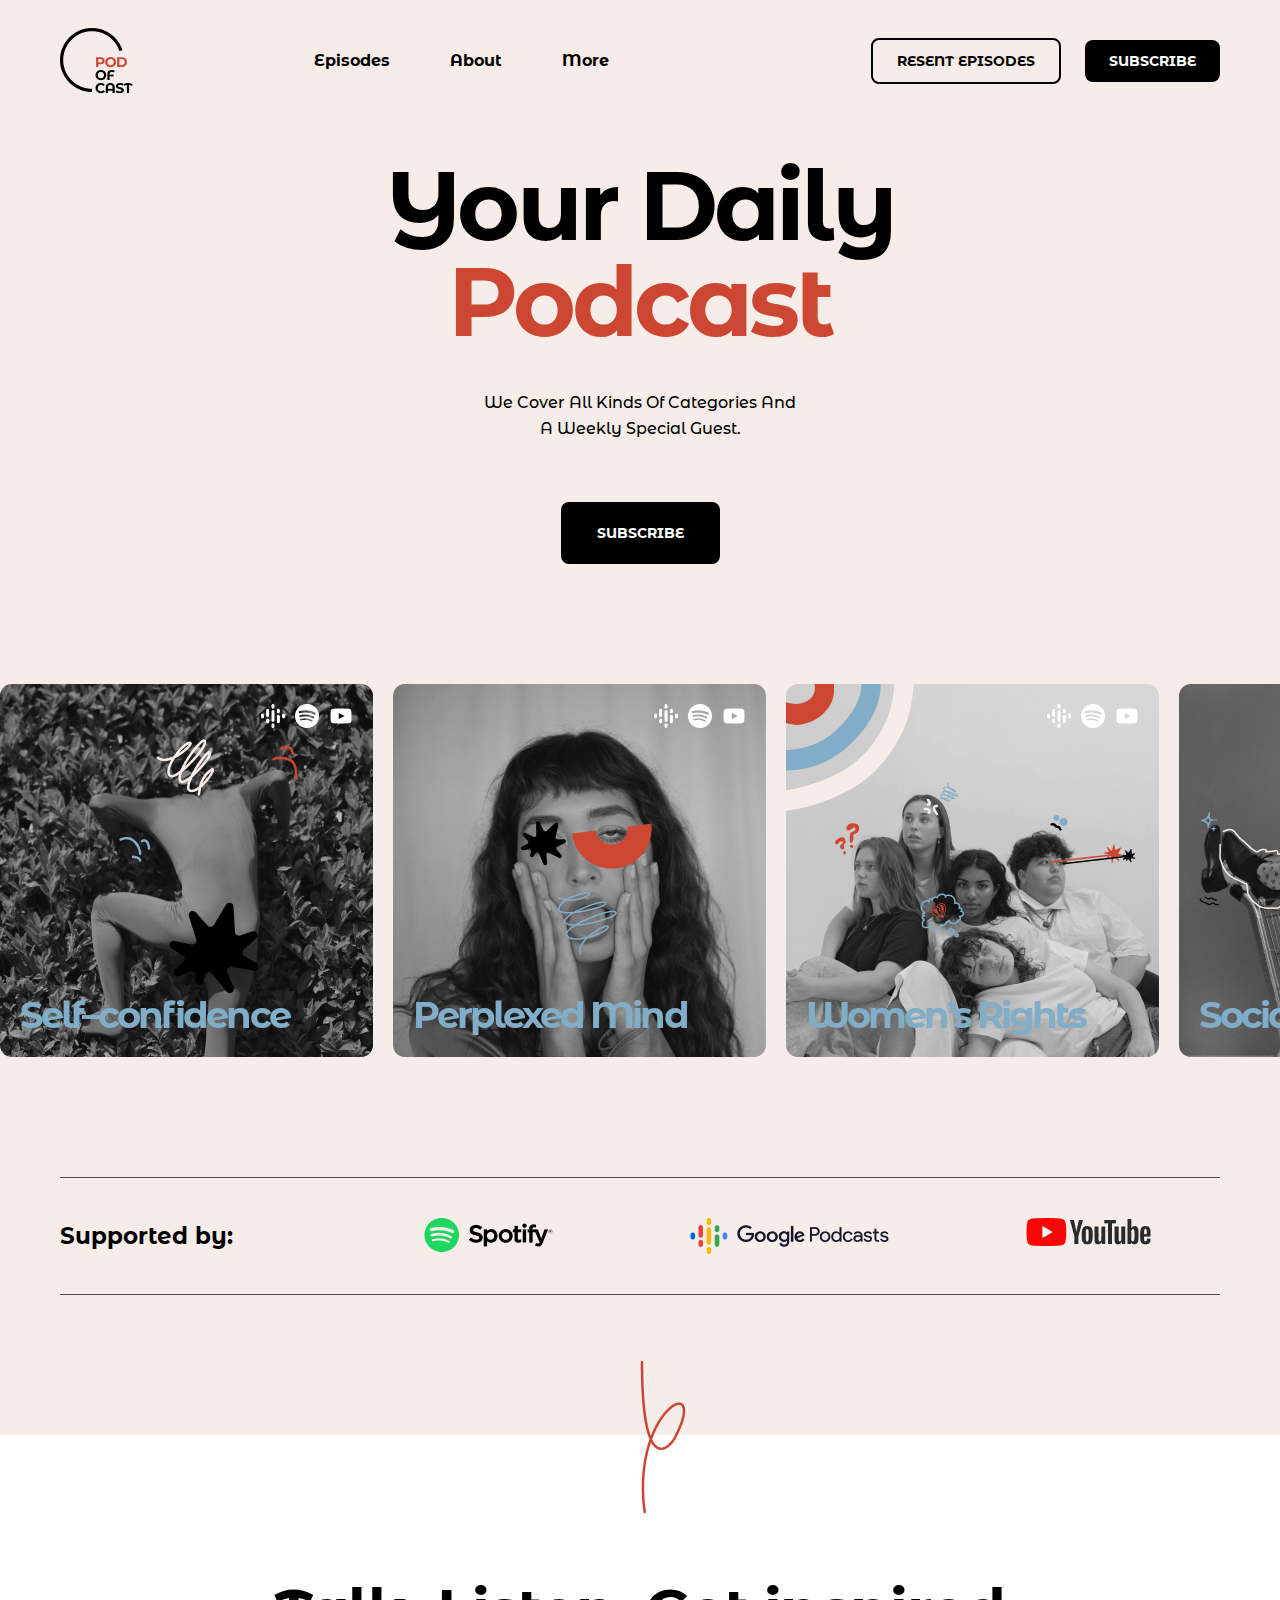
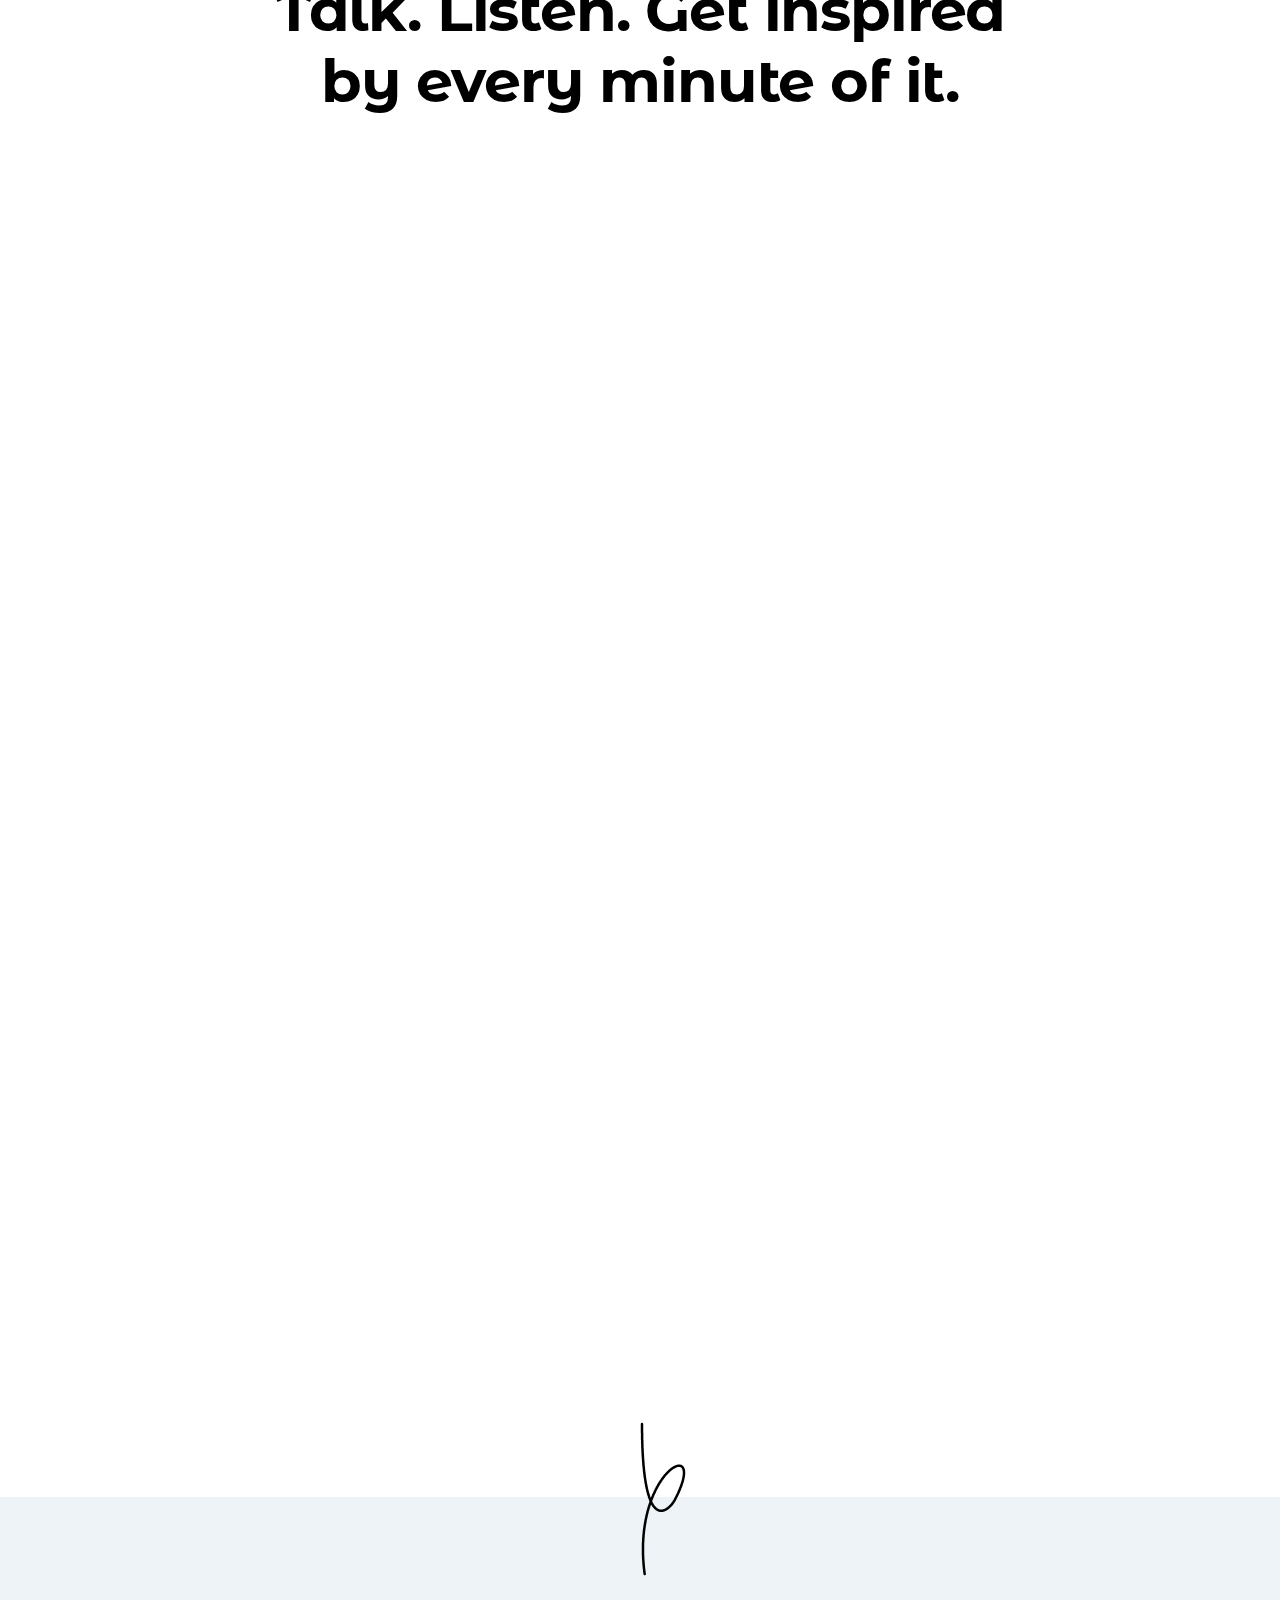
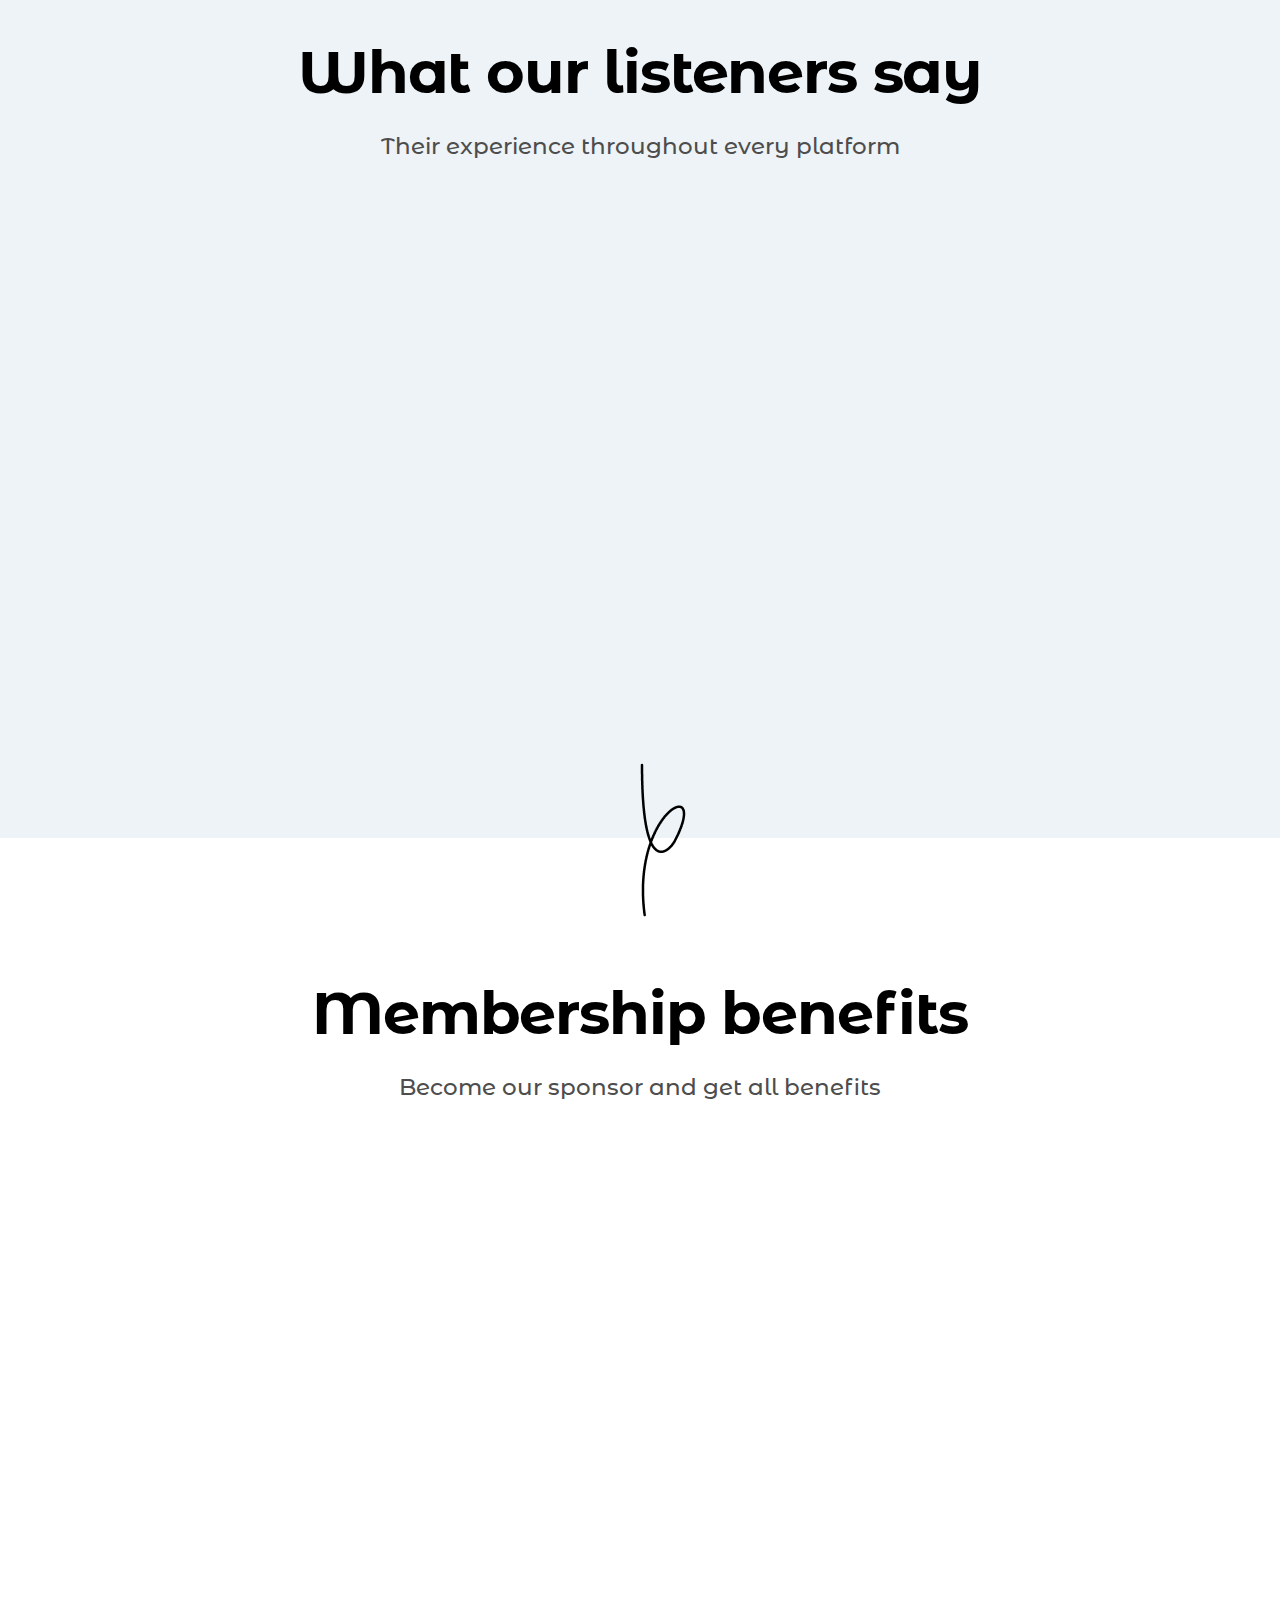
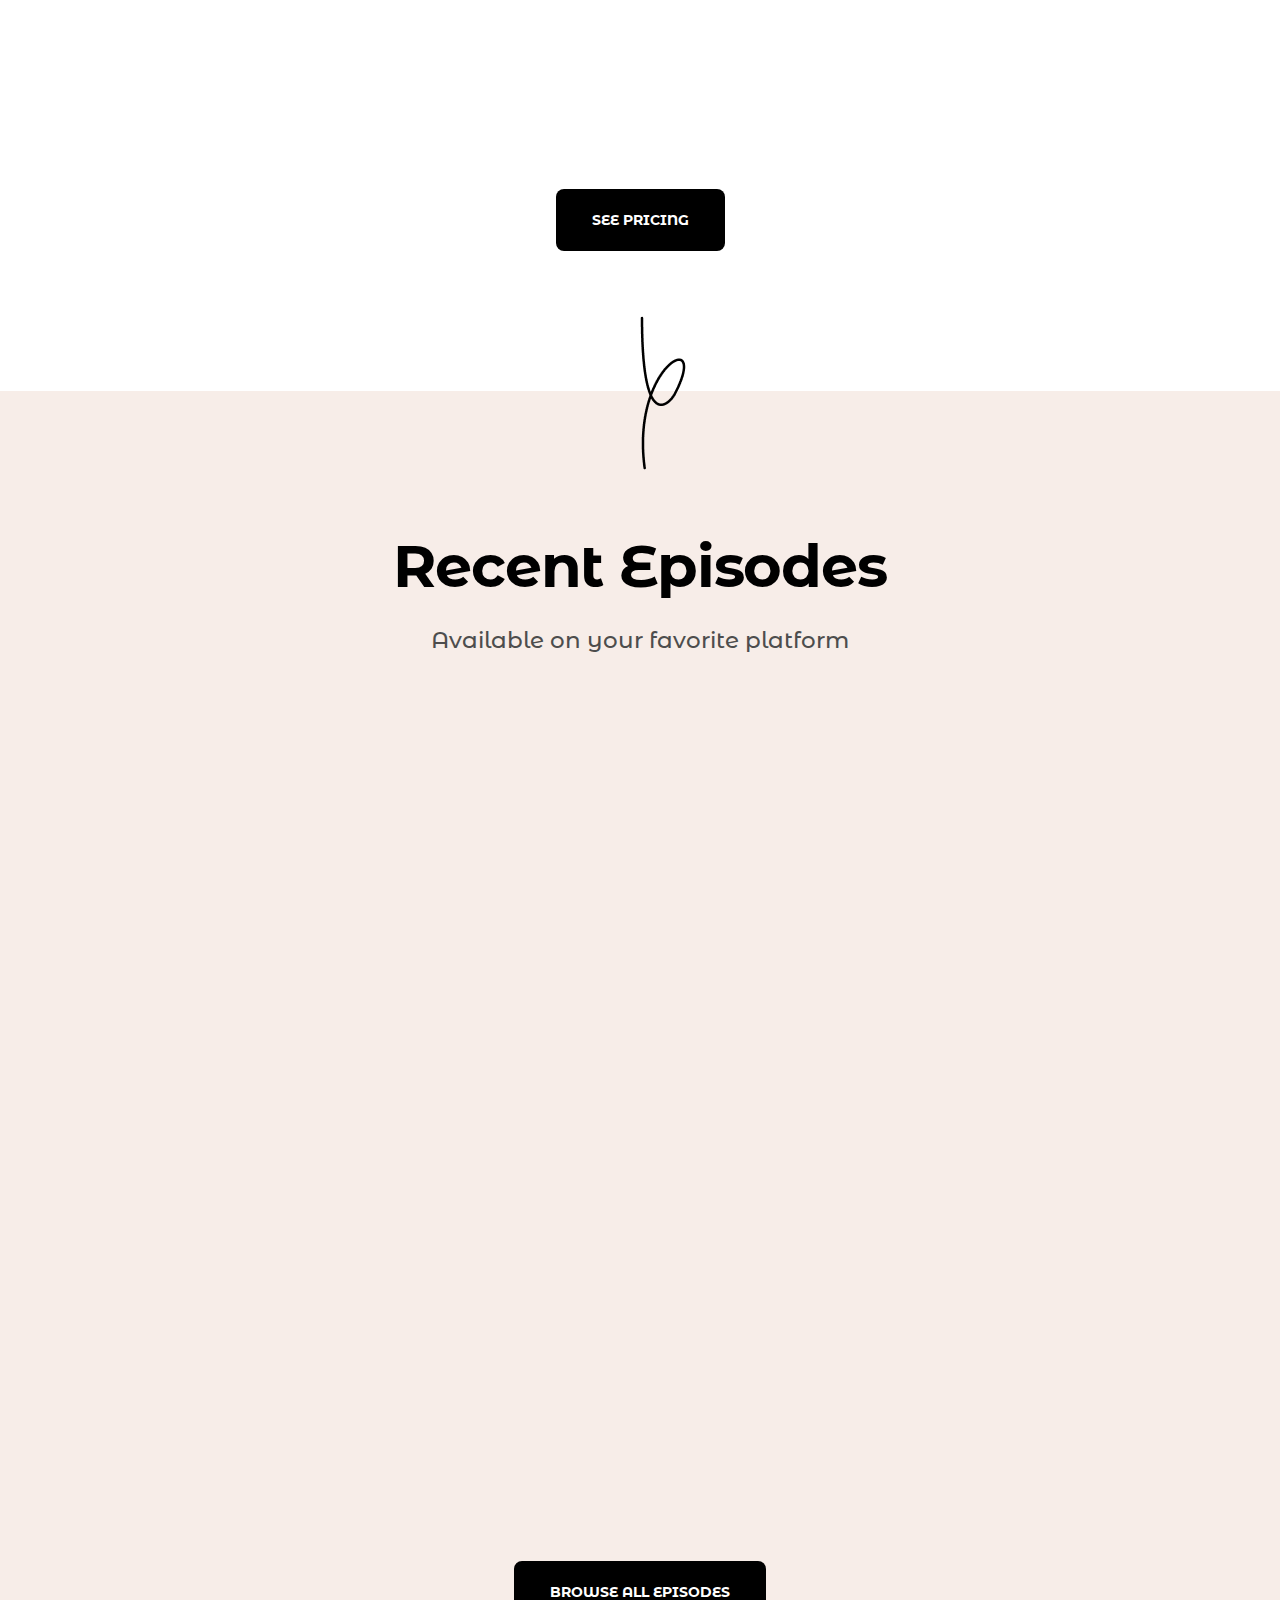
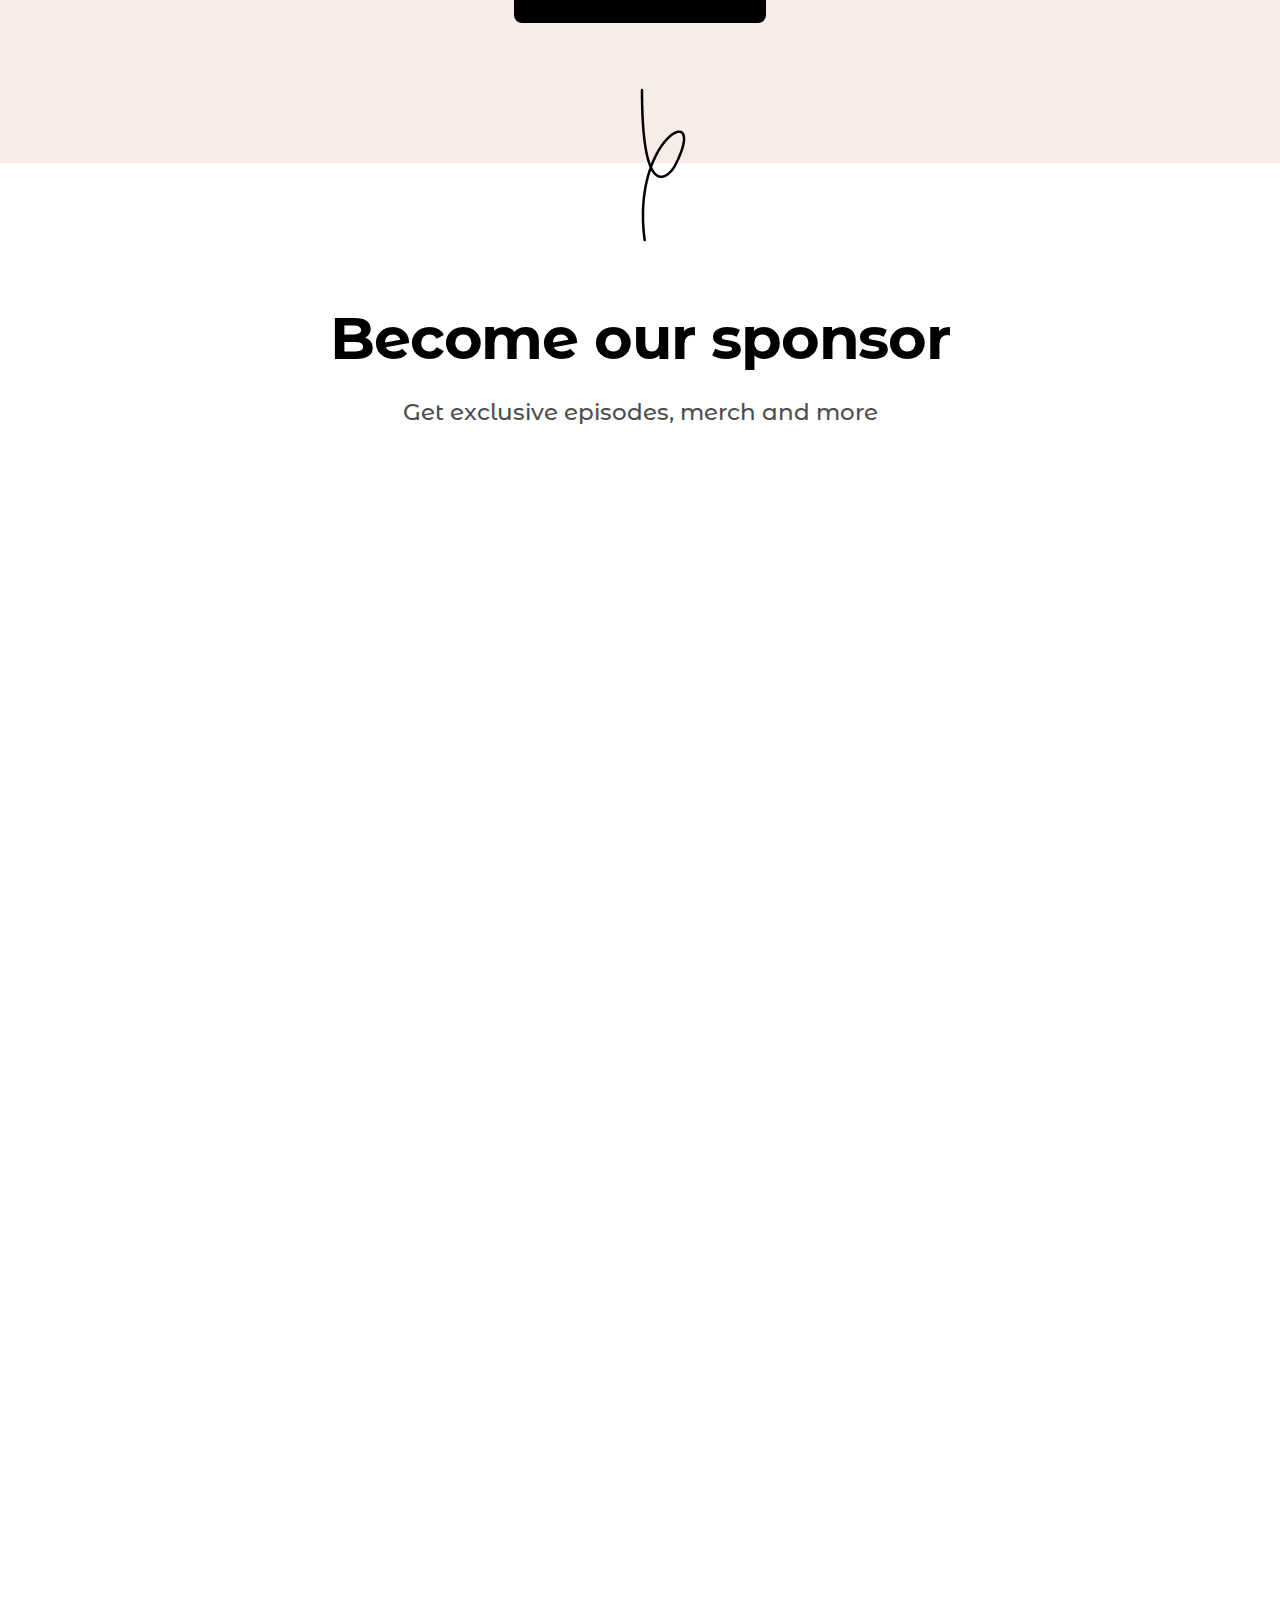
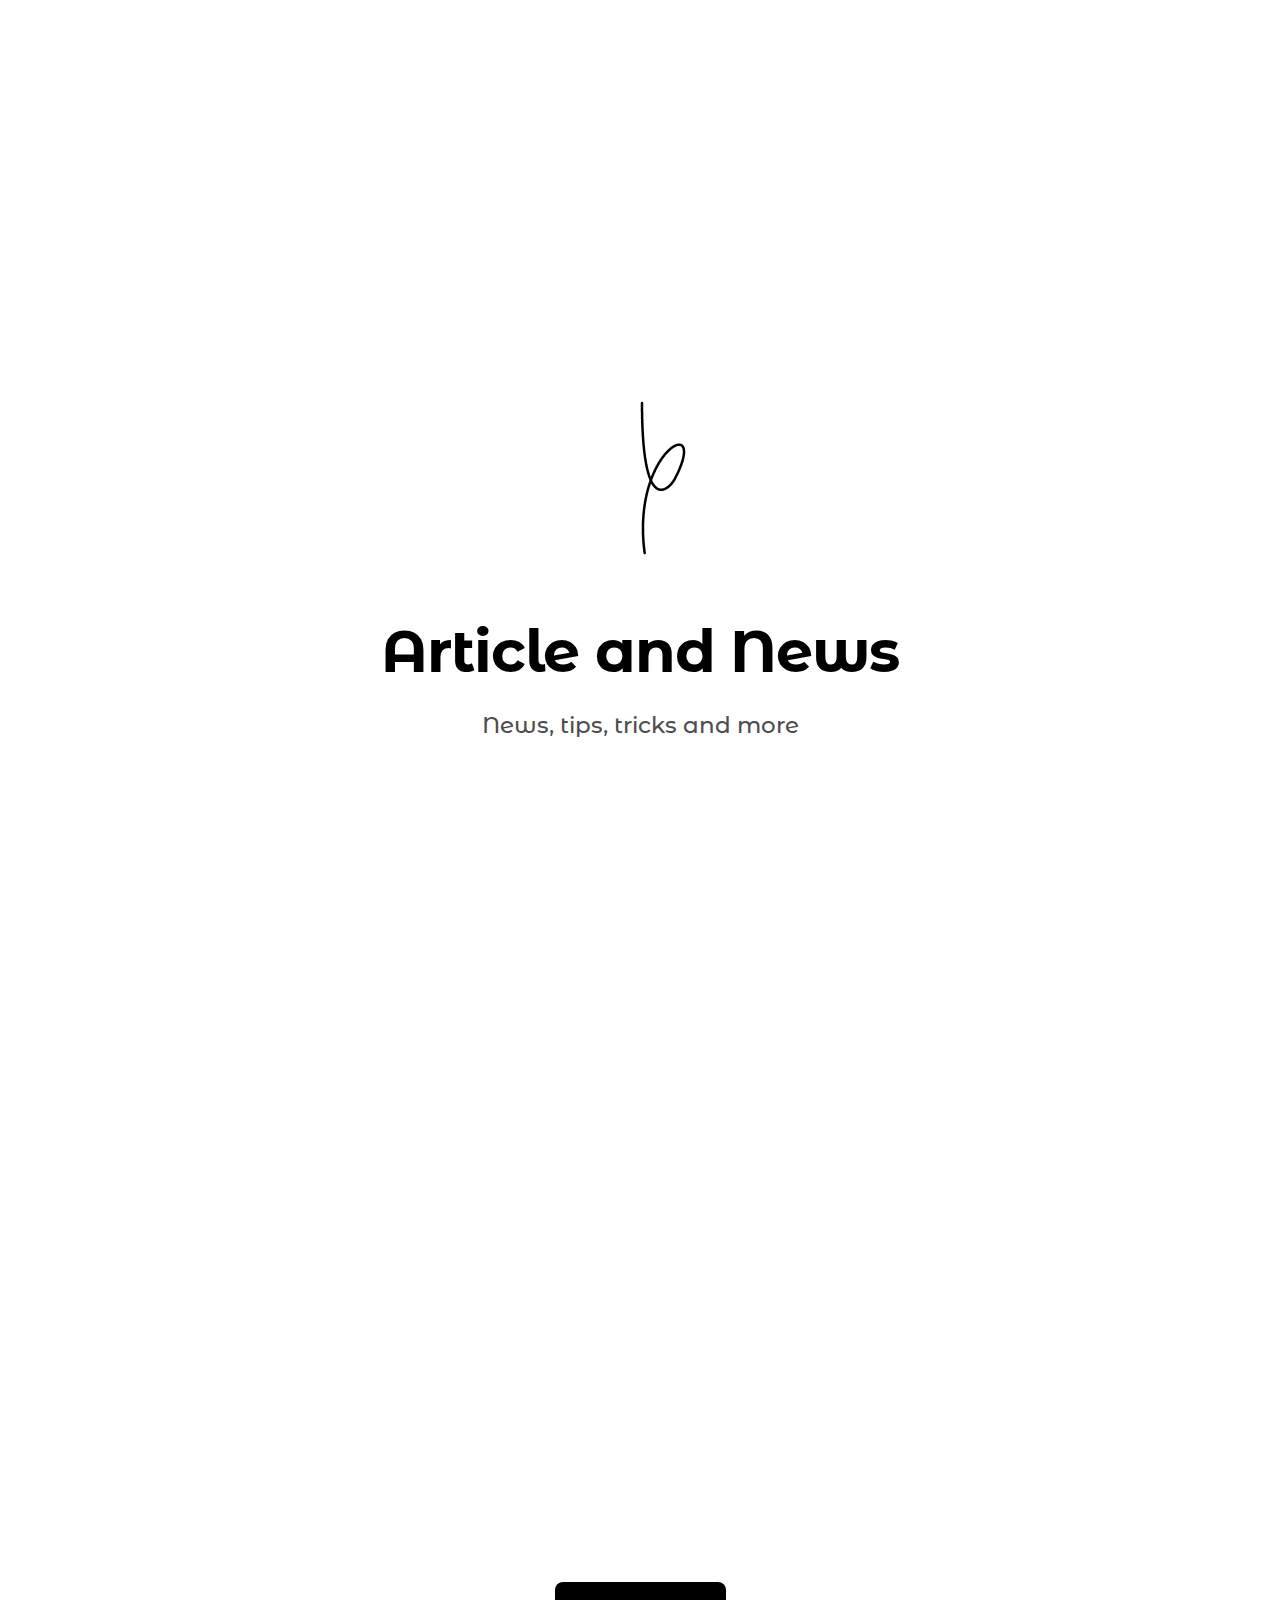
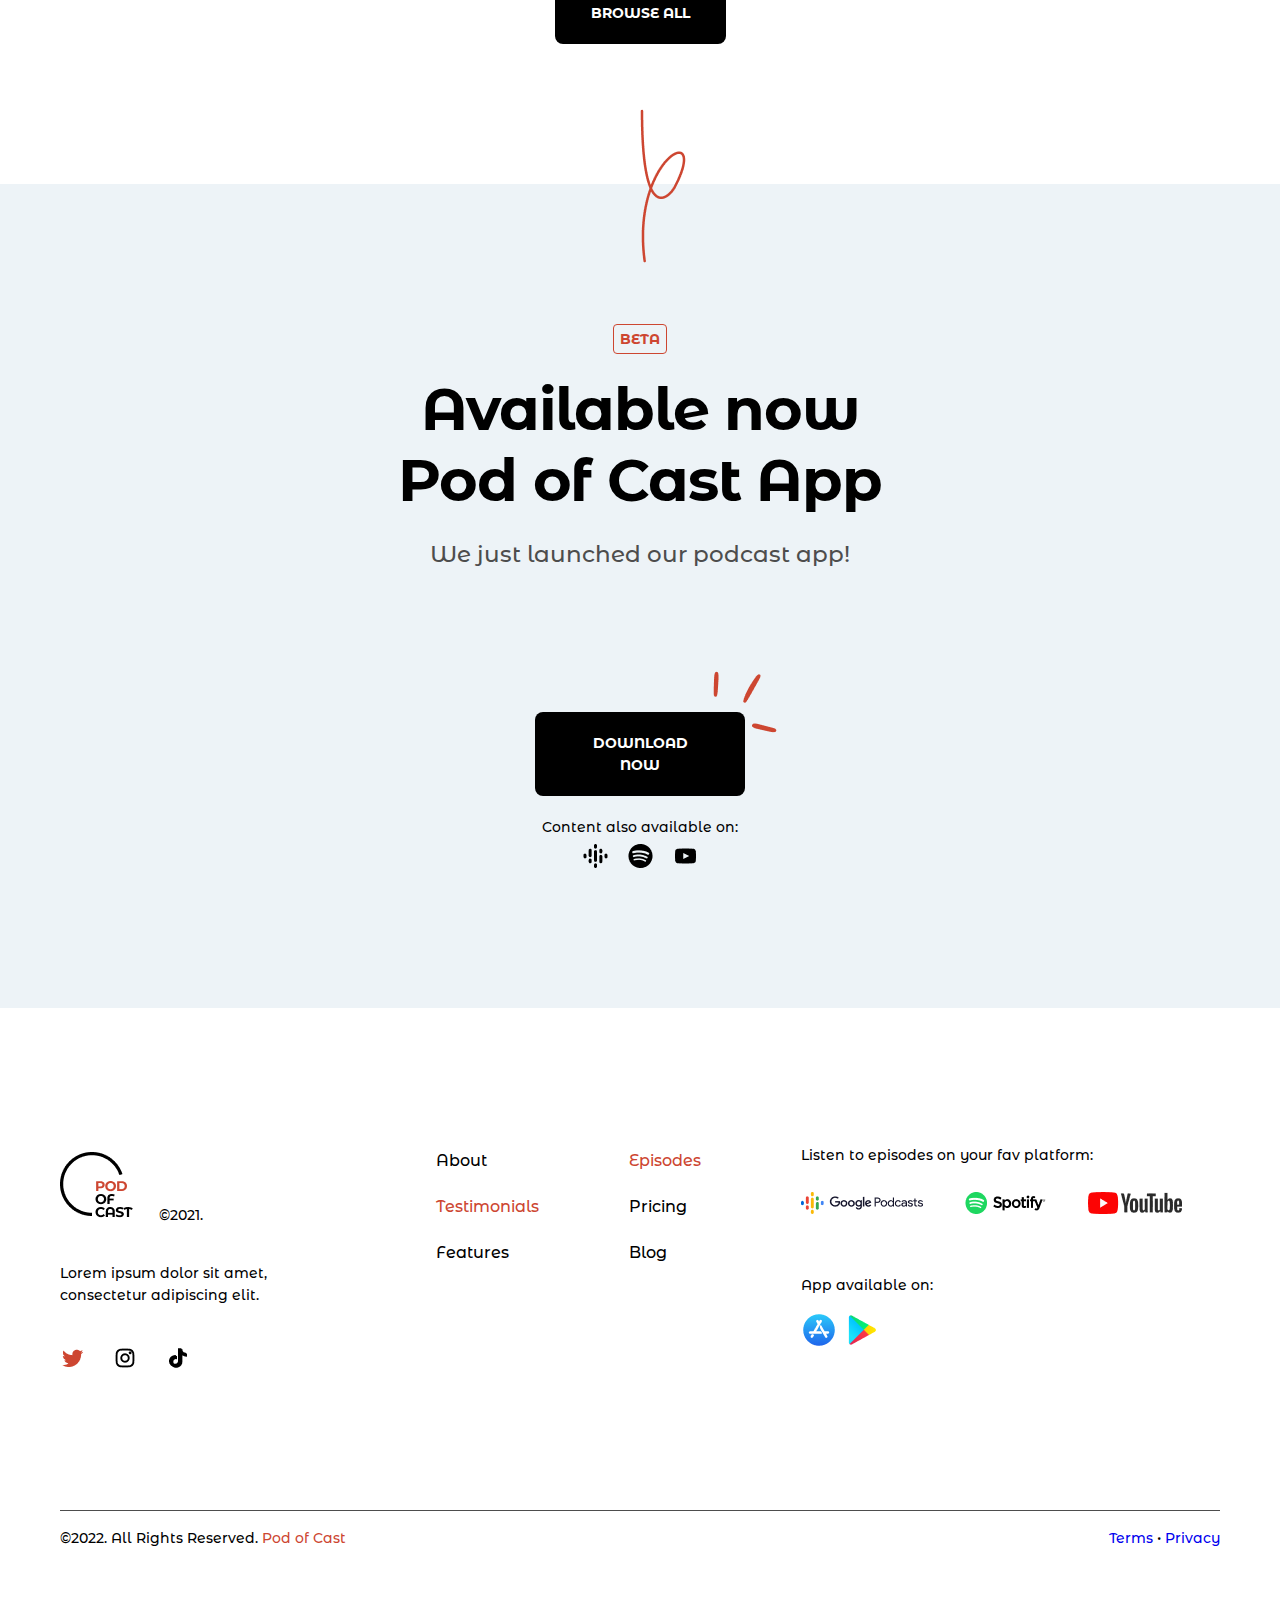
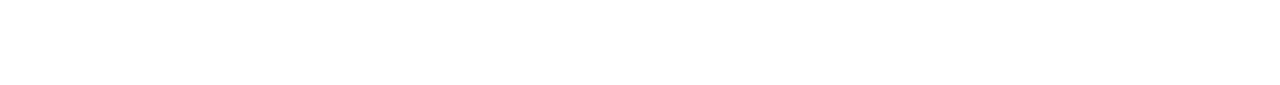
==== commit 0c11fb7b: "test include" ====
--- a/index.html
+++ b/index.html
@@ -14,33 +14,13 @@
     <link rel="stylesheet" href="css/default.css">  
     <link rel="stylesheet" href="css/general.css">   
     <link rel="stylesheet" href="css/style.css">
-     
+    
     <title>Podcast</title>
 </head>
 <body>
     <div class="wrapper">
         <div class="top__container">
-            <div class="inner__container">
-                <header>
-                    <div class="logo__container">
-                        <img src="img/logo.png" alt="logo">
-                    </div>
-                    <nav>
-                        <ul>
-                            <li><a href="#" class="nav__item">Episodes</a></li>
-                            <li><a href="#" class="nav__item">About</a></li>
-                            <li><a href="#" class="nav__item">More</a></li>
-                        </ul>                       
-                    </nav>
-                    <div class="additional__block">
-                        <a href="#" class="resent__episodes__btn">Resent Episodes</a>
-                        <a href="#" class="subscribe">Subscribe</a>
-                    </div>
-                    <div class="burger-menu">
-                        <img src="img/hamburger-menu-512 (1).webp" alt="burger menu">
-                    </div>
-                </header>
-            </div>
+            <include src="./header.html"></include>
             
             <div class="podcast__container">
                 <img class="container__img-left decor" src="img/podcast/Hero Shape Swirl.png" alt="#">
@@ -692,7 +672,7 @@
                     Get exclusive episodes, merch and more
                 </div>
                 <div class="subcriptions__container">
-                    <div data-aos="zoom-out-up" class="subcription column">
+                    <div data-aos="fade-down" class="subcription column">
                         <div class="subcription row">
                             <div class="subcription__top__section">
                                 <div class="subcription__title">
@@ -728,7 +708,7 @@
                             </div>
                         </div>
                     </div>
-                    <div data-aos="zoom-out-up" class="subcription column">
+                    <div data-aos="fade-down" class="subcription column">
                         <div class="subcription row row__most__popular">
                             <div class="subcription__top__section">
                                 <div class="subcription__title">
@@ -768,7 +748,7 @@
                             </div>
                         </div>
                     </div>
-                    <div data-aos="zoom-out-up" class="subcription column">
+                    <div data-aos="fade-down" class="subcription column">
                         <div class="subcription row">
                             <div class="subcription__top__section">
                                 <div class="subcription__title">
@@ -820,7 +800,7 @@
                     News, tips, tricks and more
                 </div>
                 <div class="news">
-                    <div data-aos="zoom-in-left" class="news__item">
+                    <div data-aos="fade-down" class="news__item">
                         <div class="image__cutter">
                             <img src="img/news/img.png" alt="#">
                         </div>
@@ -843,7 +823,7 @@
                             </div>
                         </div>
                     </div>
-                    <div data-aos="zoom-in-right" class="news__item">
+                    <div data-aos="fade-down" class="news__item">
                         <div class="image__cutter">
                             <img src="img/news/img (1).png" alt="#">
                         </div>
@@ -879,7 +859,7 @@
         <div class="download__container container">
             <img class="container__decor" src="img/Vector 29red.png" alt="Vector">
             <img data-aos="fade-right" class="img__left decor" src="img/download/Group 48095794.png" alt="">
-            <img data-aos="fade-left" class="img__right decor" src="img/download/Group 48095793.png" alt="">         
+            <img data-aos="fade-up" class="img__right decor" src="img/download/Group 48095793.png" alt="">         
             <div class="beta__text">
                 BETA
             </div>
--- a/css/style.css
+++ b/css/style.css
@@ -12,20 +12,124 @@
     display: flex;
     align-items: center;
     margin-bottom: 60px;
-}
-nav{
+    position: relative;
+}
+.nav__main{
     margin-left: 120px;
 }
-nav ul{
-    display: flex;
-}
-.nav__item {
+.nav__main ul{
+    display: flex;
+}
+.nav__main .nav__item {
     margin-left: 60px;
     font-size: 16px;
     font-weight: 700;
     line-height: 26px;
     color: black;
 }
+
+
+.burger-wrapper{
+    display: none;
+}
+#burger-menu {
+    z-index: 2;
+    position: absolute;
+    right: 20px;
+    top: 24px;
+}
+#menu-bar {
+    width: 45px;
+    cursor: pointer;
+    margin-bottom: 30px;
+}
+.bar {
+    height: 5px;
+    width: 100%;
+    background-color: black;
+    display: block;
+    border-radius: 5px;
+    transition: 0.3s ease;
+}
+#bar1 {
+    transform: translateY(-4px);
+}
+#bar3 {
+    transform: translateY(4px);
+}
+.burger-nav {
+    transition: 0.3s ease;
+    display: none;
+}
+.burger-nav ul {
+    padding: 0 22px;
+}
+.burger-nav li {
+    list-style: none;
+    padding: 12px 0;
+    transition: 0.3s ease;
+}
+.burger-nav li a {
+    color: black;
+    font-size: 20px;
+    text-decoration: none;
+}
+.burger-nav li a:hover {
+    font-weight: bold;
+}
+.menu-bg, #menu {
+    top: 0;
+    right: 0;
+    position: absolute;
+}
+.menu-bg {
+    z-index: 1;
+    width: 0;
+    height: 0;
+    margin: 30px 0 20px 20px;
+    background: radial-gradient(circle, #DC052D, #DC052D);
+    border-radius: 50%;
+    transition: 0.3s ease;
+}
+.change {
+    display: block;
+}
+.change .bar {
+    background-color: black;
+}
+.change #bar1 {
+    transform: translateY(4px) rotateZ(-45deg);
+}
+.change #bar2 {
+    opacity: 0;
+}
+.change #bar3 {
+    transform: translateY(-6px) rotateZ(45deg);
+}
+.change-bg {
+    width: 520px;
+    height: 460px;
+    transform: translate(50%,-35%);
+}
+
+
+
+
+
+
+
+
+
+
+
+
+
+
+
+
+
+
+
 .additional__block {
     margin-left: auto;
 }
@@ -46,15 +150,6 @@
 
     border-radius: 8px;
     padding: 12px 24px;
-}
-.burger-menu {
-    display: none;
-    width: 50px;
-    height: 50px;
-}
-.burger-menu img{
-    width: 100%;
-    height: 100%;
 }
 .podcast__container{
     position: relative;
@@ -687,12 +782,17 @@
         padding: 0 30px;
         justify-content: space-between;
     }
-    nav, .additional__block{
+    .nav__main, .additional__block{
         display: none;
     }
-    .burger-menu{
+    .burger-wrapper{
         display: block;
     }
+    #burger-menu{
+        display: flex;
+        flex-direction: column;
+        align-items: flex-end;
+    }  
     .quotes{
         font-size: 55px;
     }
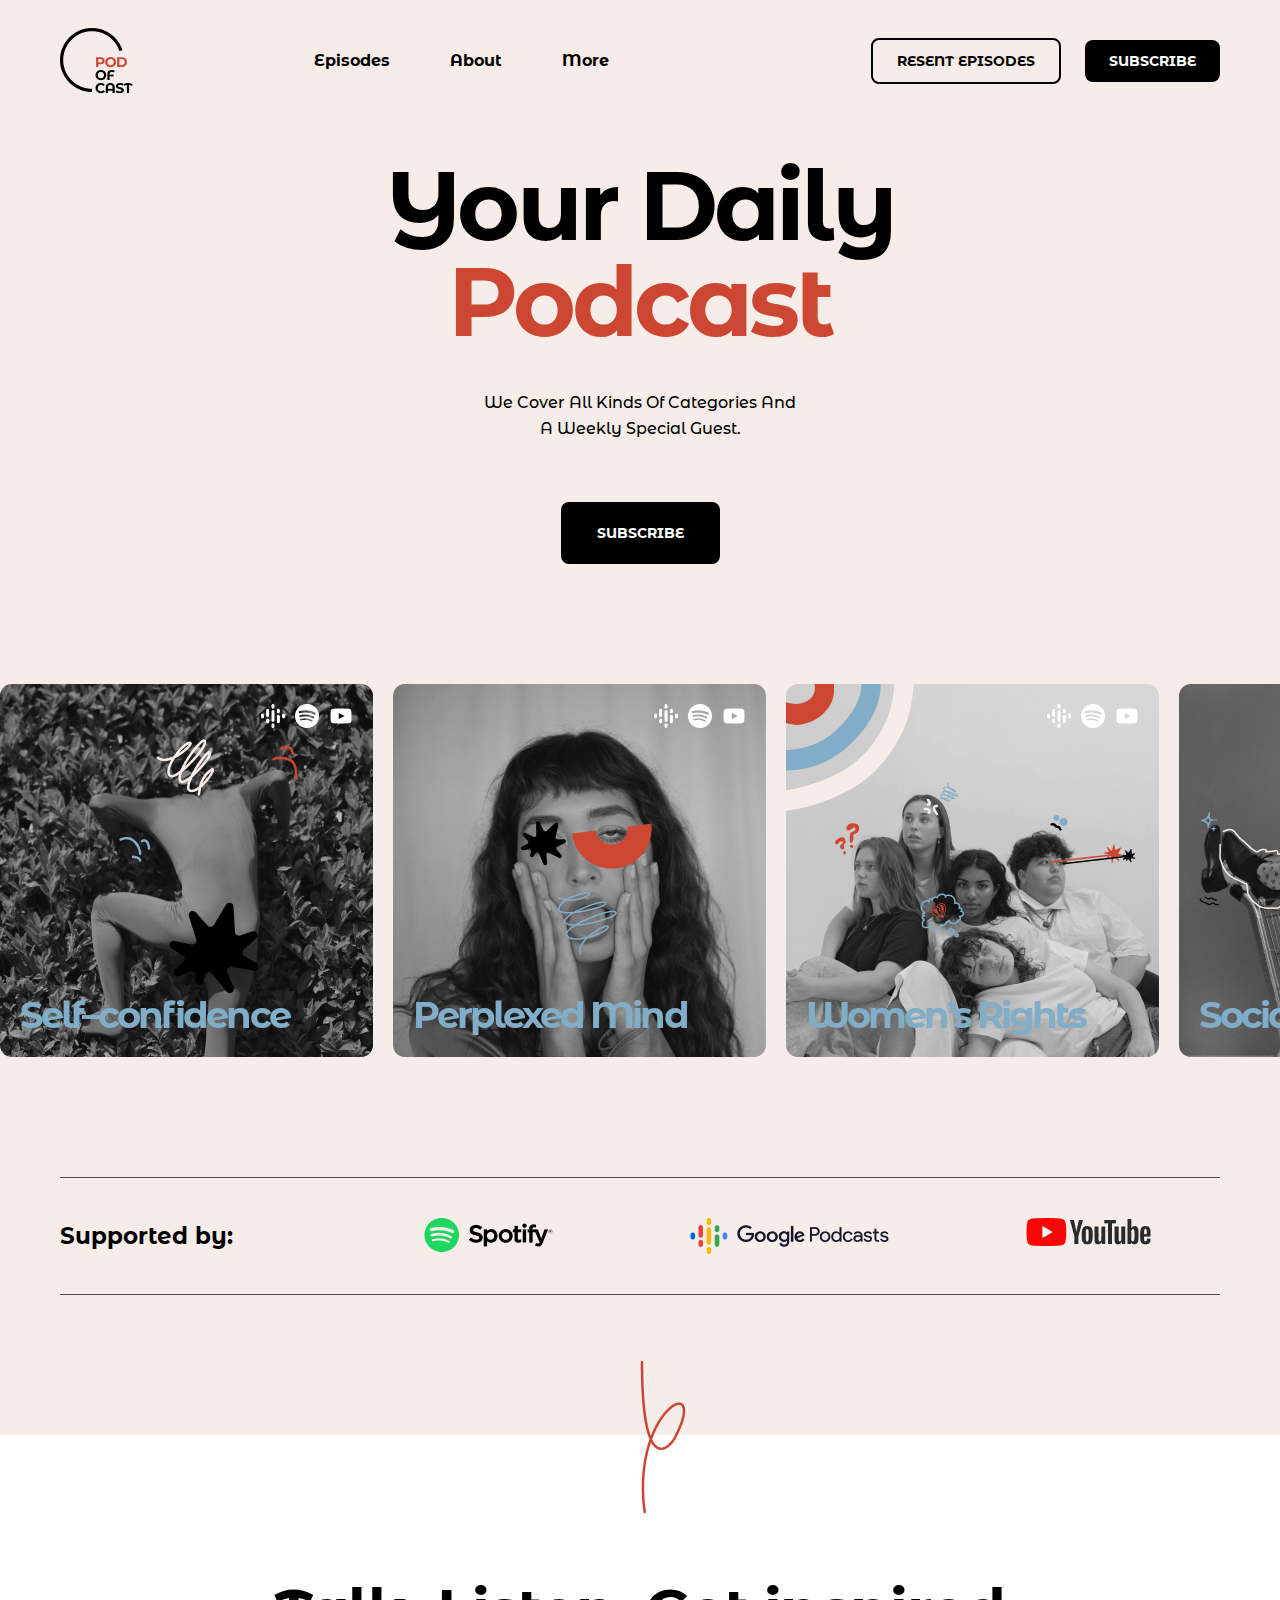
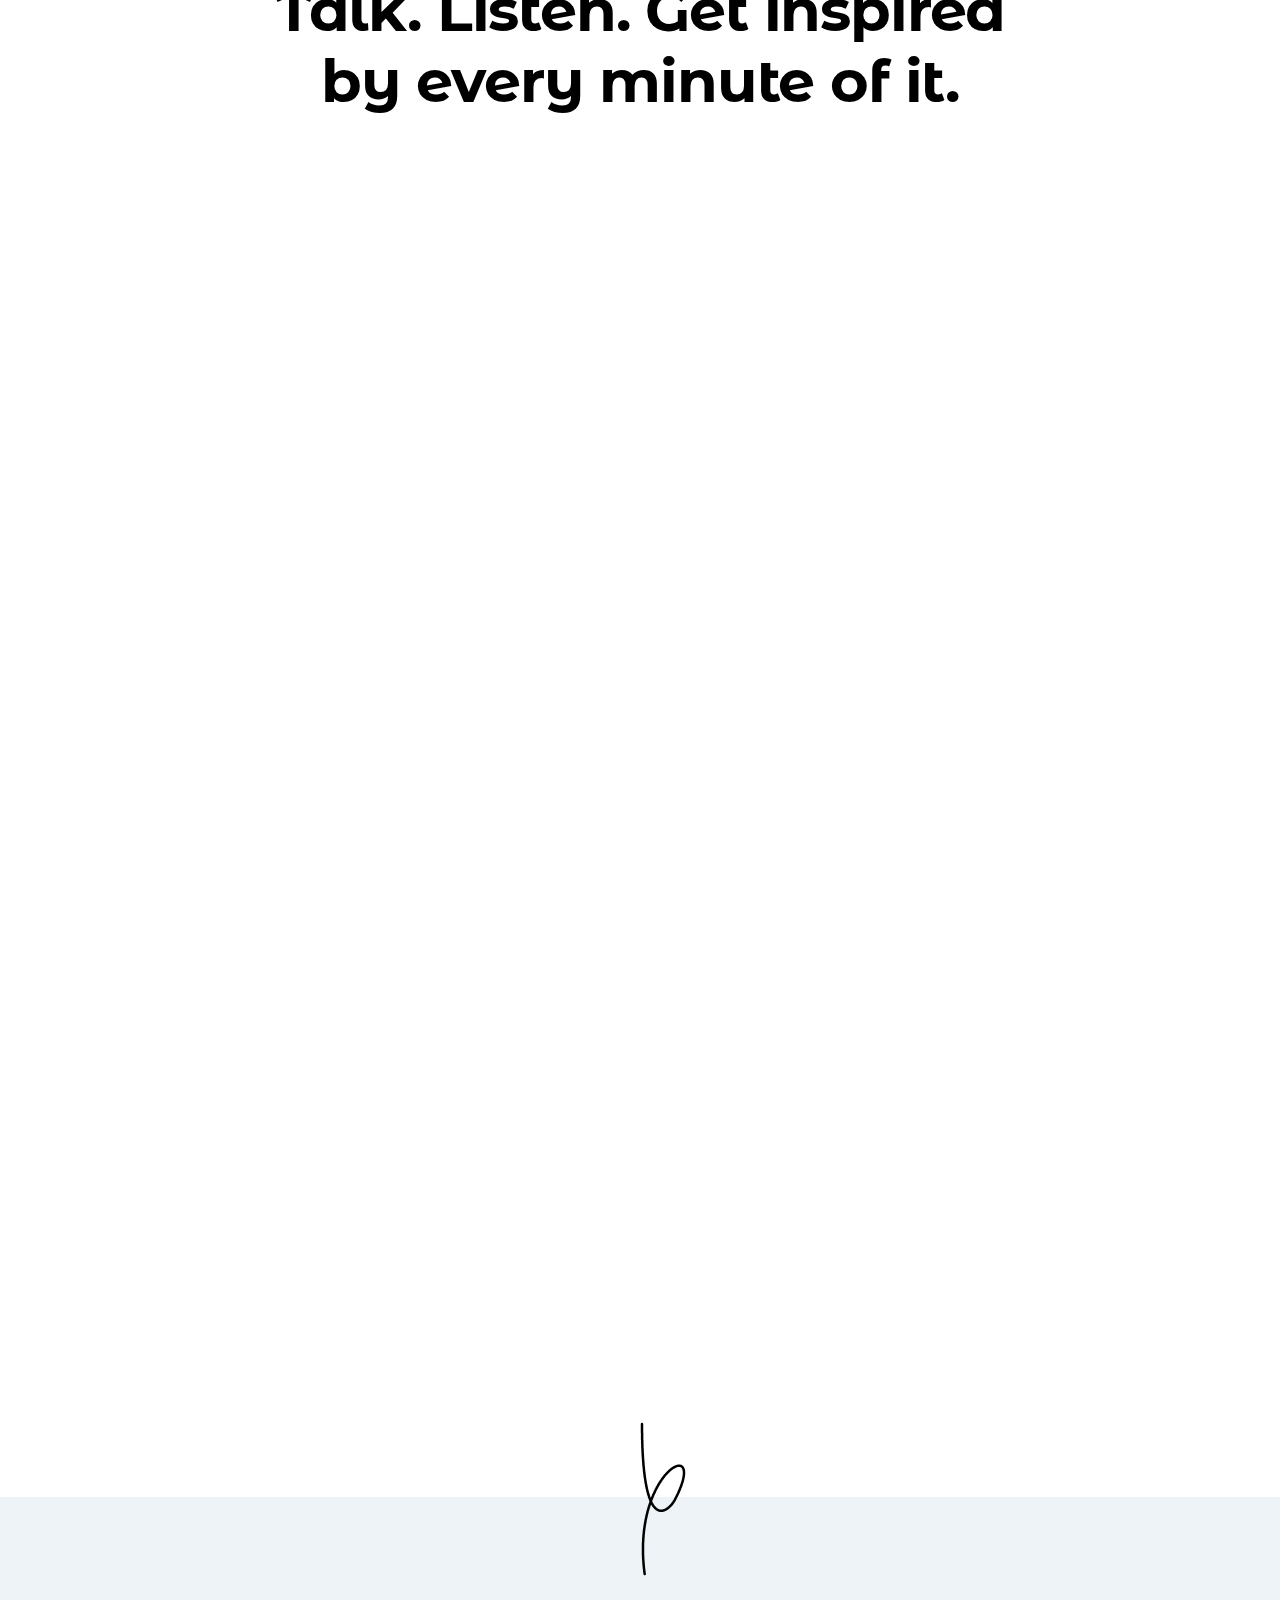
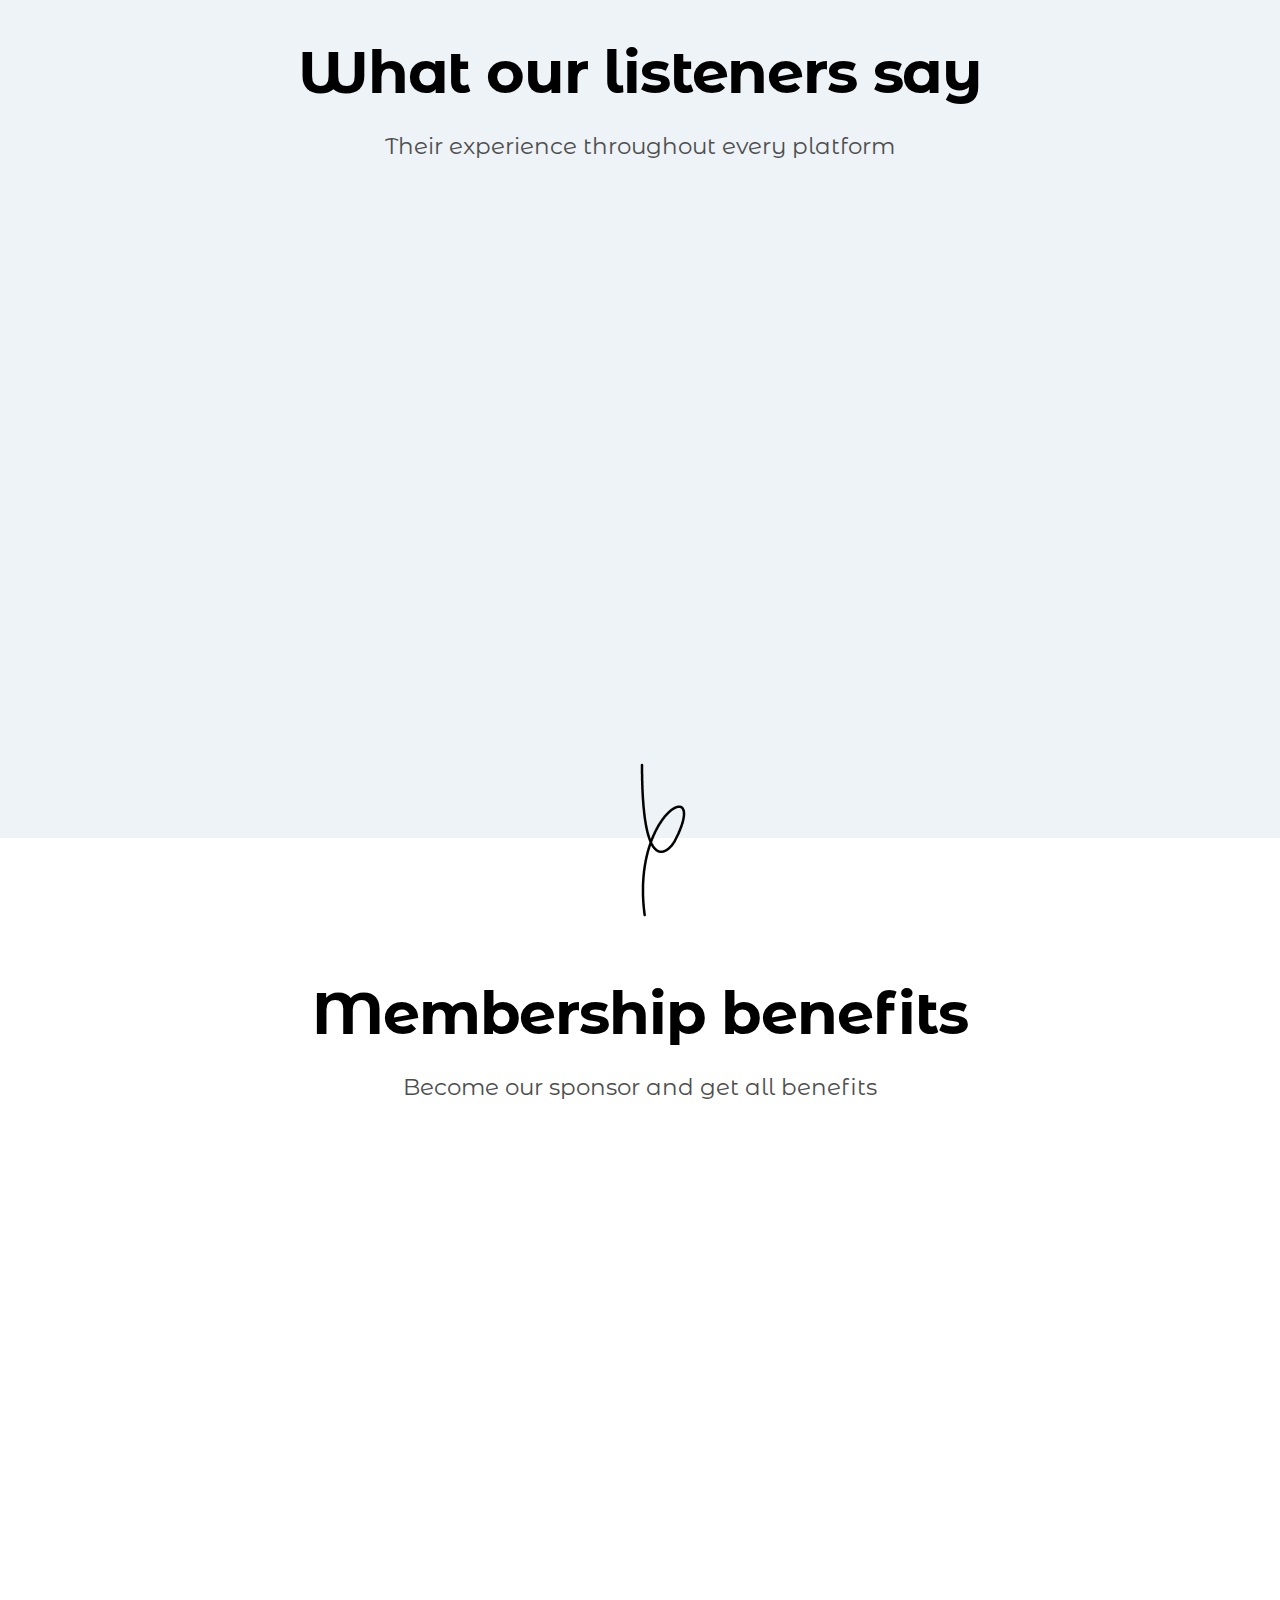
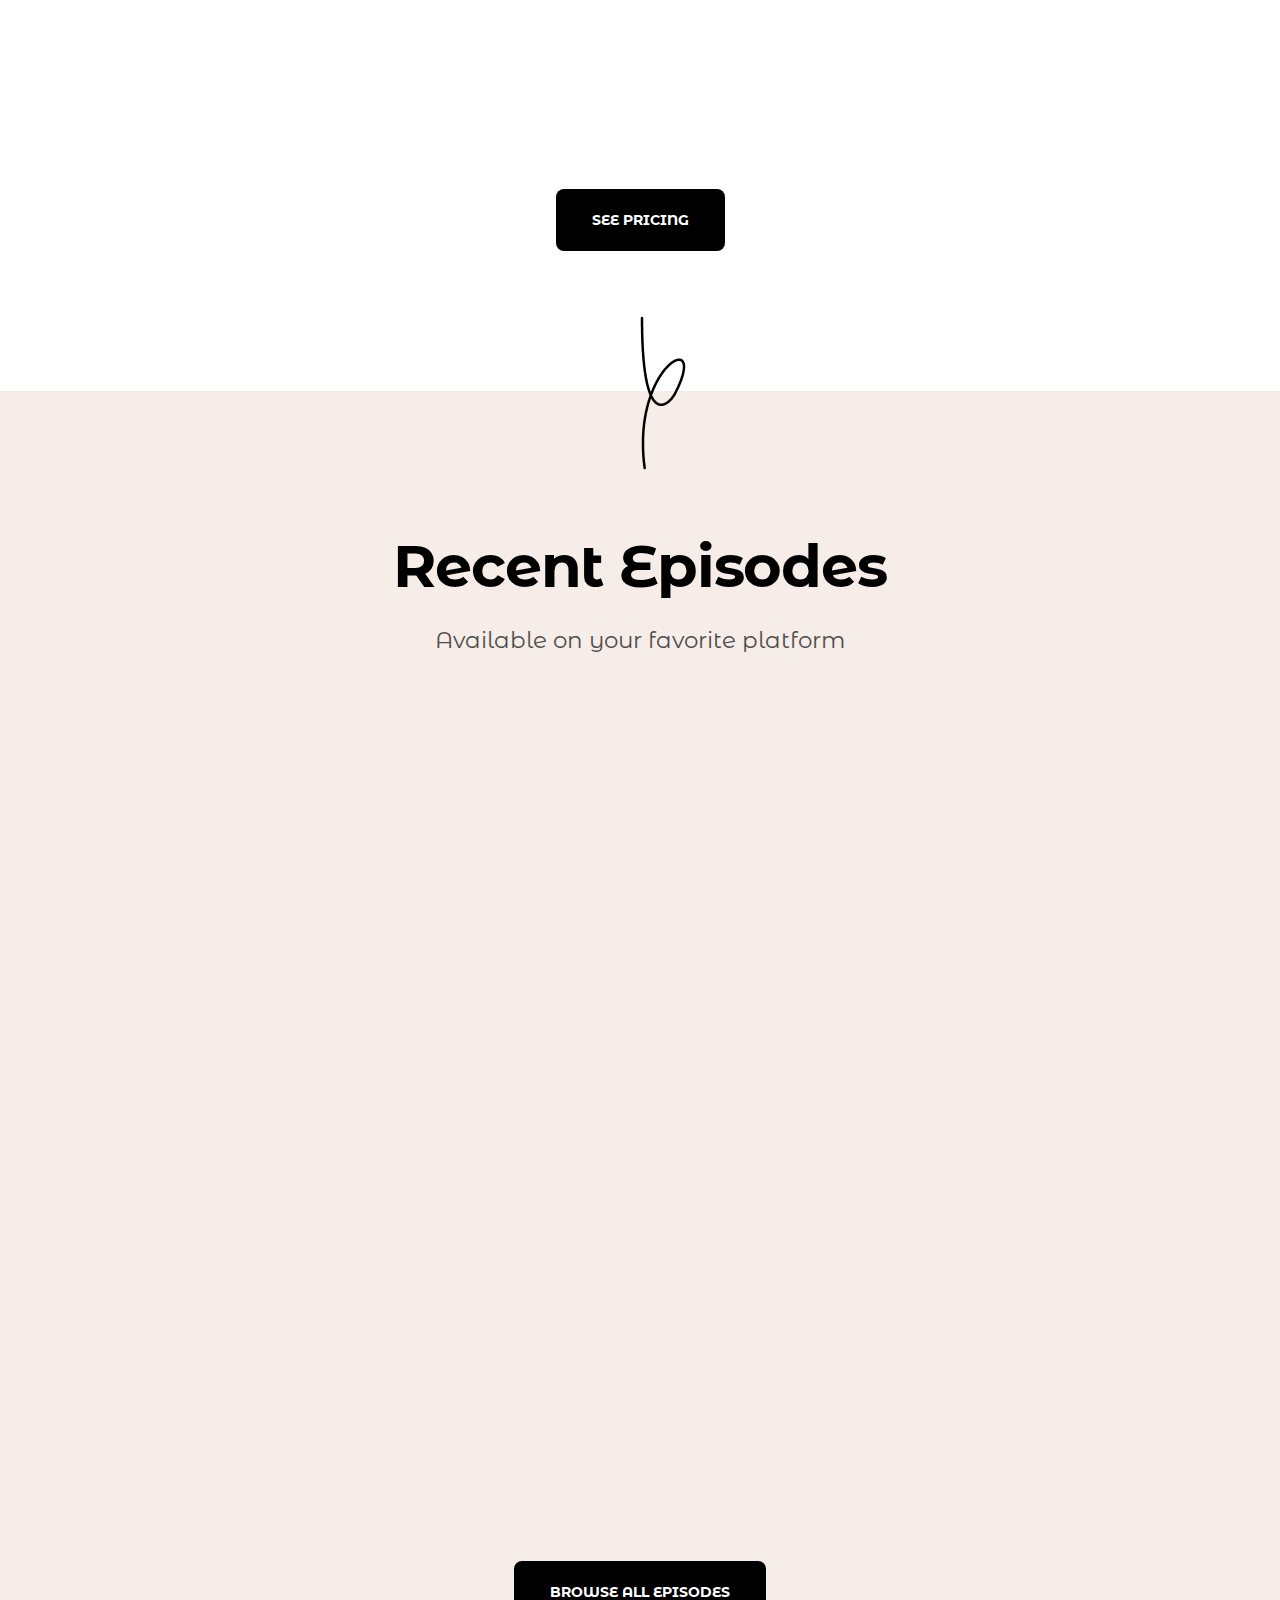
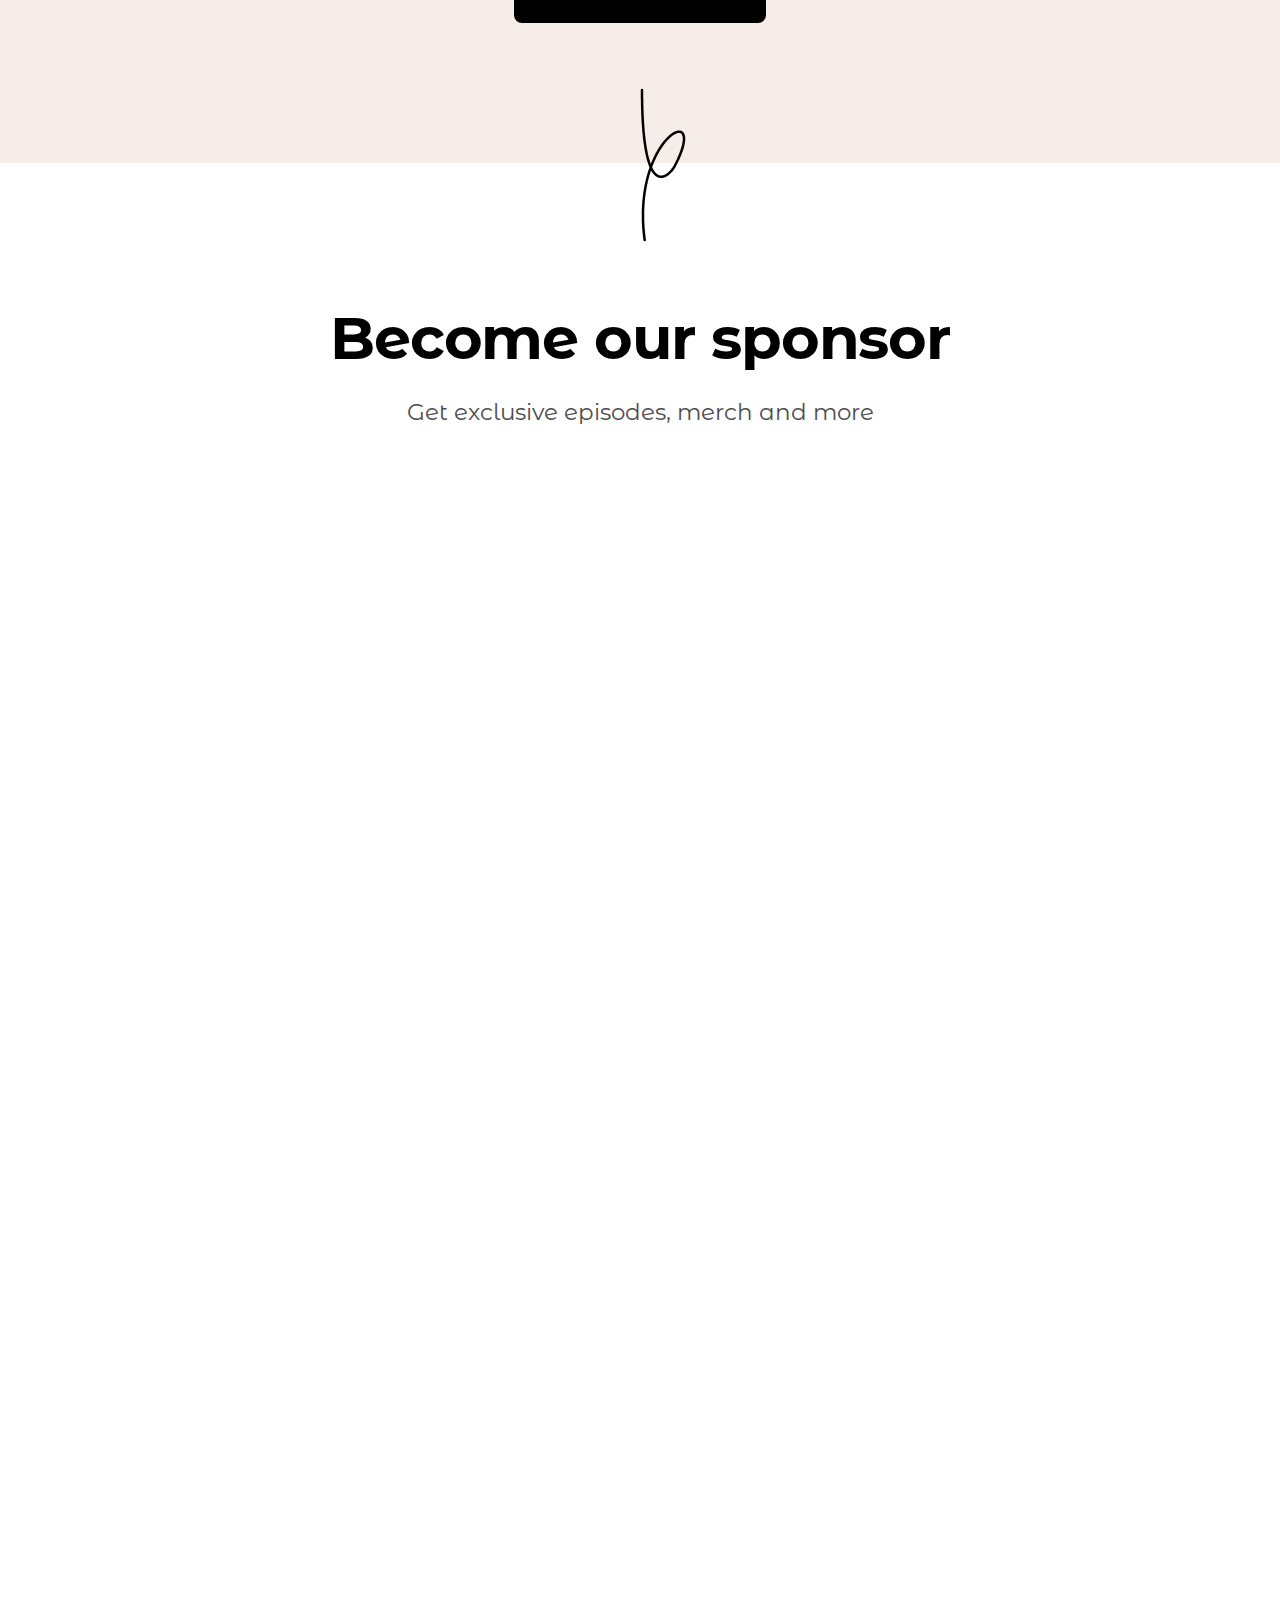
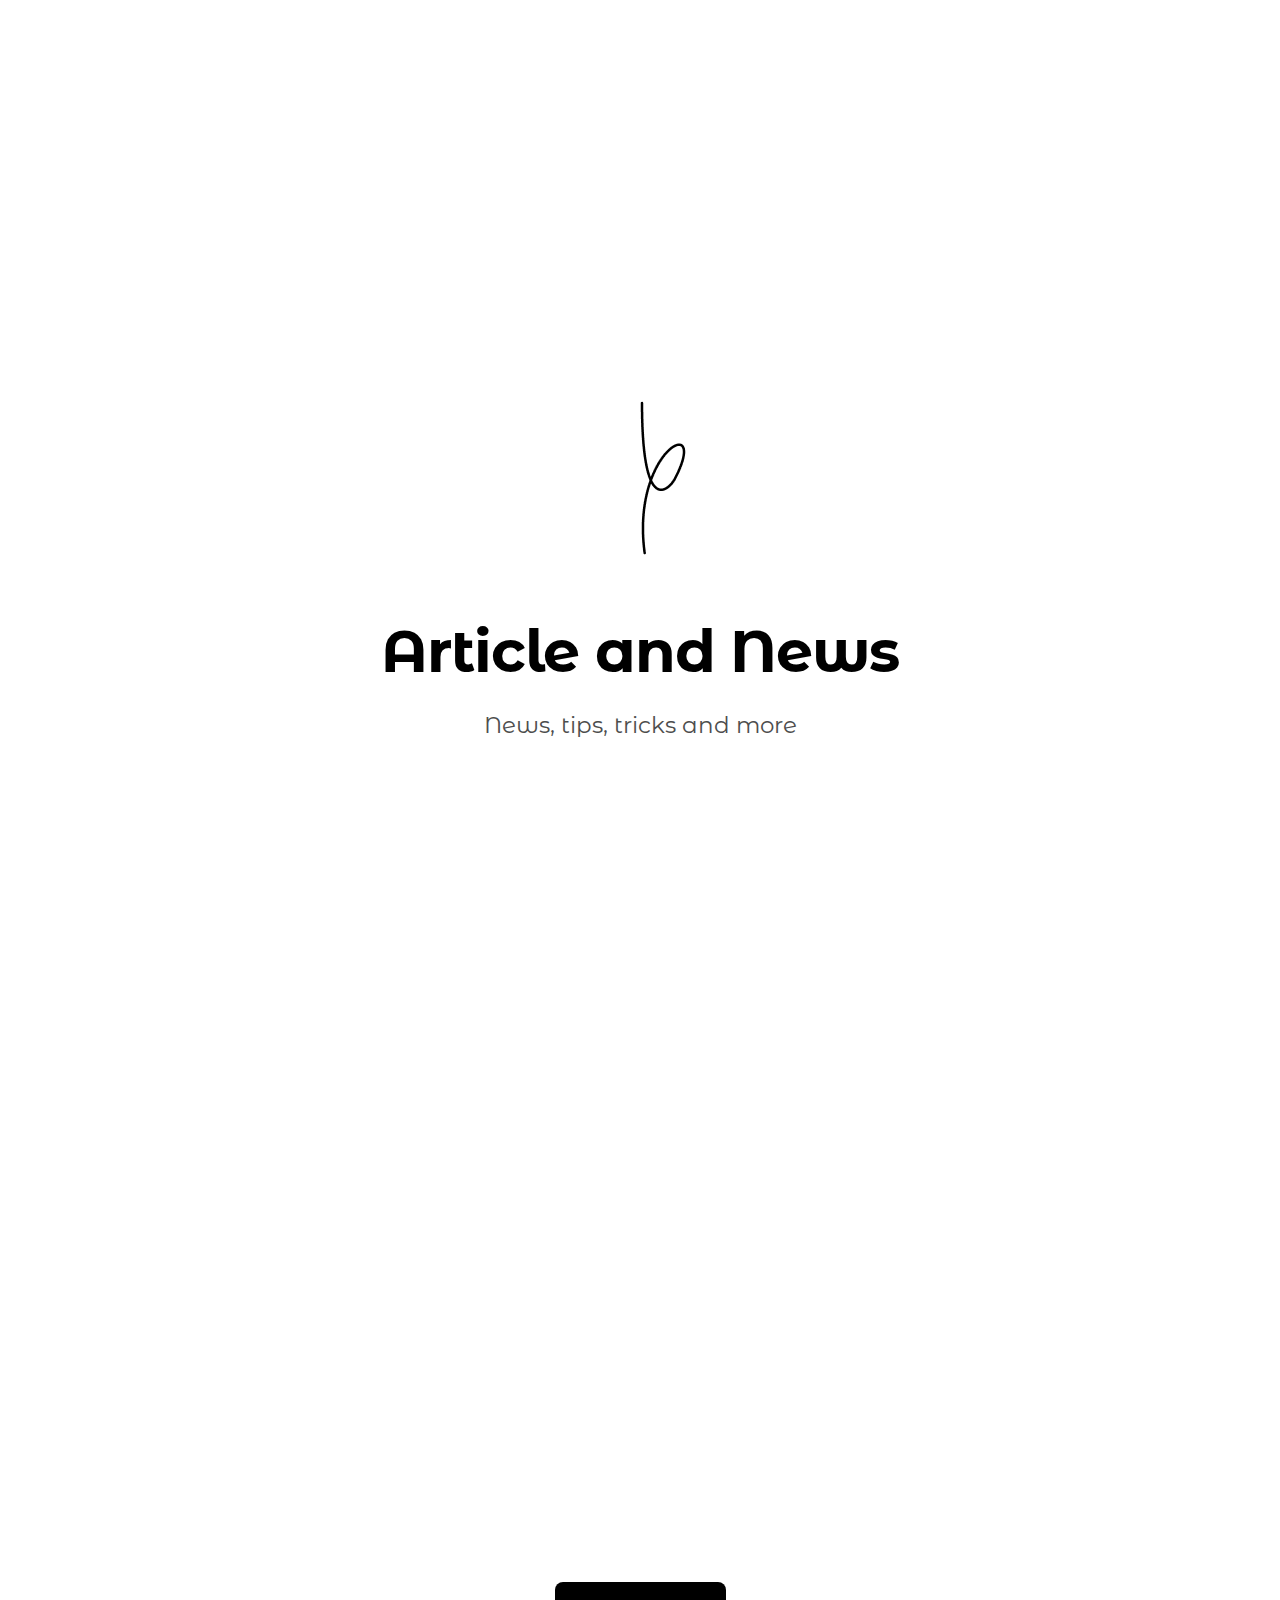
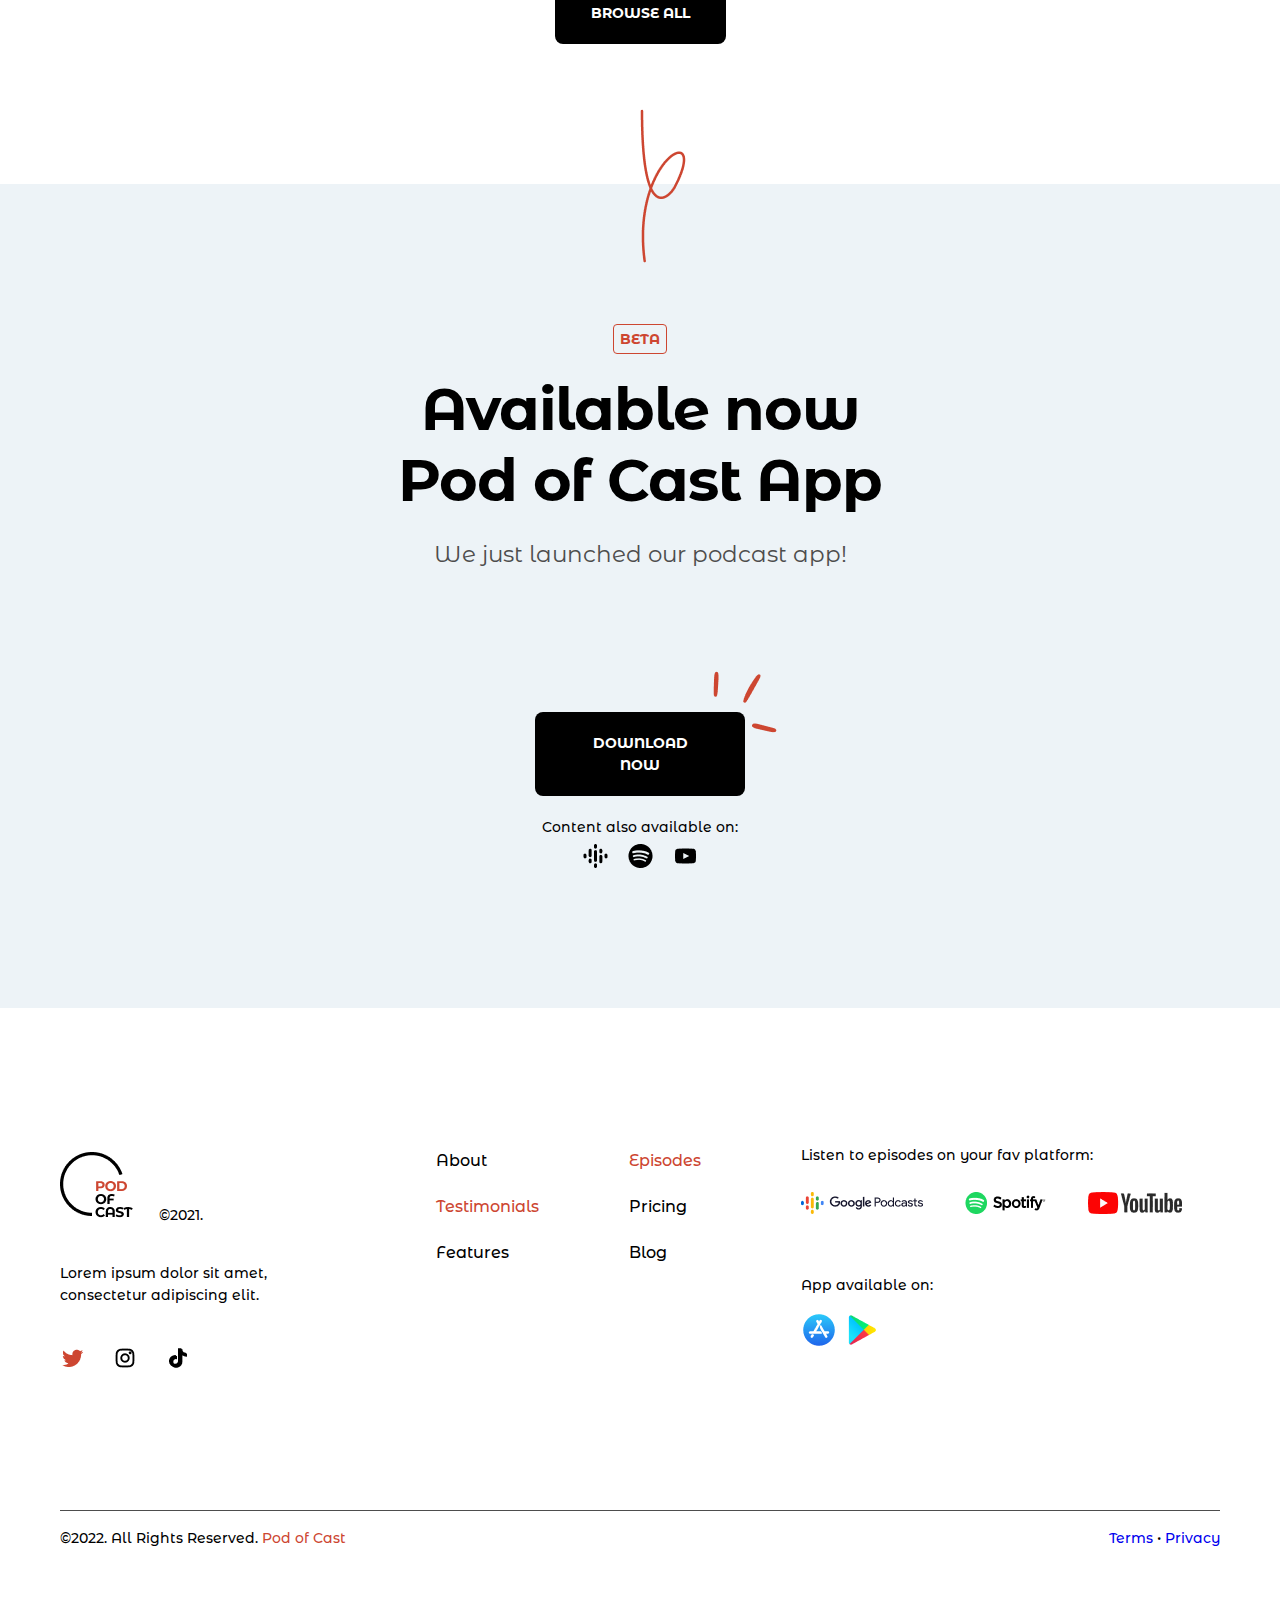
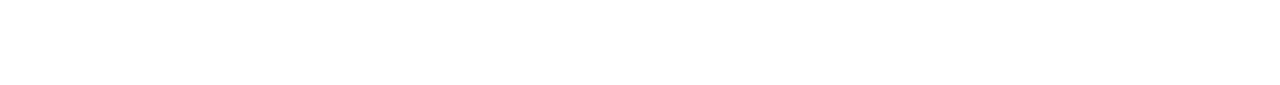
==== commit 0dee0c54: "f" ====
--- a/index.html
+++ b/index.html
@@ -20,16 +20,59 @@
 <body>
     <div class="wrapper">
         <div class="top__container">
-            <include src="./header.html"></include>
+            <div class="inner__container">
+                <header>
+                    <div class="logo__container">
+                        <a href="index.html"><img src="img/logo.png" alt="logo"></a>                  
+                    </div>
+                    <nav class="nav__main">
+                        <ul>
+                            <li><a href="index.html#episodes" class="nav__item">Episodes</a></li>
+                            <li><a href="about.html" class="nav__item">About</a></li>
+                            <li>   
+                                <div class="dropdown">
+                                    <span class="nav__item" >More</span>
+                                    <ul class="dropdown-content">
+                                        <li><a href="blog.html" class="dropdown-item">Blog</a></li>
+                                    </ul>
+                                </div>                         
+                            </li>
+                        </ul>                       
+                    </nav>
+                    <div class="additional__block">
+                        <a href="index.html#episodes" class="resent__episodes__btn">Resent Episodes</a>
+                        <a href="index.html#sponsor" class="subscribe">Subscribe</a>
+                    </div>
+                    
+                    <div class="burger-wrapper">
+                        <div id="burger-menu">
+                            <div id="menu-bar" onclick="menuOnClick()">
+                                <div id="bar1" class="bar"></div>
+                                <div id="bar2" class="bar"></div>
+                                <div id="bar3" class="bar"></div>
+                            </div>
+                            <nav class="burger-nav" id="burger-nav">
+                                <ul>
+                                    <li><a href="index.html">Home</a></li>
+                                    <li><a href="about.html">About</a></li>
+                                    <li><a href="blog.html">Blog</a></li>
+                                    <li><a href="podcast-detail.html">Episodes</a></li>
+                                </ul>
+                            </nav> 
+                        </div>                         
+                        <div class="menu-bg" id="menu-bg"></div>   
+                    </div>                                   
+                </header>
+            </div>
             
             <div class="podcast__container">
                 <img class="container__img-left decor" src="img/podcast/Hero Shape Swirl.png" alt="#">
                 <img class="container__img-right decor" src="img/podcast/Group 48095792.png" alt="#">
-                <div class="podcast__container__title">
+                <h1 class="podcast__container__title">
                     Your Daily 
                     <br>  
                     <span class="highlighted__word-red">Podcast</span> 
-                </div>
+                </h1>
                 <div class="podcast__container__subtitle">
                     We cover all kinds of categories and <br>
                     a weekly special guest.
@@ -49,8 +92,8 @@
                         </div>
                         <div class="image__cutter">
                             <img class="podcast__img" src="img/podcast/podcast_slider/cover (4).png" alt="podcast img" >
-                        </div>                     
-                        <div class="podcast__title">Tesla Autopilot</div>
+                        </div>      
+                        <a href="podcast-detail.html" class="podcast__title">Tesla Autopilot</a>                          
                     </div>
                     <div class="podcast__slider__item swiper-slide">
                         <div class="podcast__platform">
@@ -61,7 +104,7 @@
                         <div class="image__cutter">
                             <img class="podcast__img" src="img/podcast/podcast_slider/cover.png" alt="podcast img" >
                         </div>                     
-                        <div class="podcast__title">Self–confidence</div>
+                        <a href="podcast-detail.html" class="podcast__title">Self–confidence</a>
                     </div>
                     <div class="podcast__slider__item swiper-slide">
                         <div class="podcast__platform">
@@ -72,7 +115,7 @@
                         <div class="image__cutter">
                             <img class="podcast__img" src="img/podcast/podcast_slider/cover (1).png" alt="podcast img" >
                         </div>                   
-                        <div class="podcast__title">Perplexed Mind</div>
+                        <a href="podcast-detail.html" class="podcast__title">Perplexed Mind</a>
                     </div>
                     <div class="podcast__slider__item swiper-slide">
                         <div class="podcast__platform">
@@ -83,7 +126,7 @@
                         <div class="image__cutter">
                             <img class="podcast__img" src="img/podcast/podcast_slider/cover (2).png" alt="podcast img" >
                         </div>                       
-                        <div class="podcast__title">Women’s Rights</div>
+                        <a href="podcast-detail.html" class="podcast__title">Women’s Rights</a>
                     </div>
                     <div class="podcast__slider__item swiper-slide">
                         <div class="podcast__platform">
@@ -94,7 +137,7 @@
                         <div class="image__cutter">
                             <img class="podcast__img" src="img/podcast/podcast_slider/cover (3).png" alt="podcast img" >
                         </div>                      
-                        <div class="podcast__title">Social Class</div>
+                        <a href="podcast-detail.html" class="podcast__title">Social Class</a>
                     </div>
                     <div class="podcast__slider__item swiper-slide">
                         <div class="podcast__platform">
@@ -105,7 +148,7 @@
                         <div class="image__cutter">
                             <img class="podcast__img" src="img/podcast/podcast_slider/cover (4).png" alt="podcast img" >
                         </div>                     
-                        <div class="podcast__title">Tesla Autopilot</div>
+                        <a href="podcast-detail.html" class="podcast__title">Tesla Autopilot</a>
                     </div>
                     <div class="podcast__slider__item swiper-slide">
                         <div class="podcast__platform">
@@ -116,7 +159,7 @@
                         <div class="image__cutter">
                             <img class="podcast__img" src="img/podcast/podcast_slider/cover.png" alt="podcast img" >
                         </div>                  
-                        <div class="podcast__title">Self–confidence</div>
+                        <a href="podcast-detail.html" class="podcast__title">Self–confidence</a>
                     </div>
                     <div class="podcast__slider__item swiper-slide">
                         <div class="podcast__platform">
@@ -127,7 +170,7 @@
                         <div class="image__cutter">
                             <img class="podcast__img" src="img/podcast/podcast_slider/cover (1).png" alt="podcast img" >
                         </div>                    
-                        <div class="podcast__title">Perplexed Mind</div>
+                        <a href="podcast-detail.html" class="podcast__title">Perplexed Mind</a>
                     </div>
                     <div class="podcast__slider__item swiper-slide">
                         <div class="podcast__platform">
@@ -138,7 +181,7 @@
                         <div class="image__cutter">
                             <img class="podcast__img" src="img/podcast/podcast_slider/cover (2).png" alt="podcast img" >
                         </div>                       
-                        <div class="podcast__title">Women’s Rights</div>
+                        <a href="podcast-detail.html" class="podcast__title">Women’s Rights</a>
                     </div>
                     <div class="podcast__slider__item swiper-slide">
                         <div class="podcast__platform">
@@ -149,8 +192,41 @@
                         <div class="image__cutter">
                             <img class="podcast__img" src="img/podcast/podcast_slider/cover (3).png" alt="podcast img" >
                         </div>                      
-                        <div class="podcast__title">Social Class</div>
-                    </div>      
+                        <a href="podcast-detail.html" class="podcast__title">Social Class</a>
+                    </div>
+                    <div class="podcast__slider__item swiper-slide">
+                        <div class="podcast__platform">
+                            <a href="#"><img src="img/podcast/platforms_icon/google podcast.png" alt="google"></a>
+                            <a href="#"><img src="img/podcast/platforms_icon/spotify.png" alt="spotify"></a>
+                            <a href="#"><img src="img/podcast/platforms_icon/youtube.png" alt="youtube"></a>
+                        </div>
+                        <div class="image__cutter">
+                            <img class="podcast__img" src="img/podcast/podcast_slider/cover (1).png" alt="podcast img" >
+                        </div>                    
+                        <a href="podcast-detail.html" class="podcast__title">Perplexed Mind</a>
+                    </div>
+                    <div class="podcast__slider__item swiper-slide">
+                        <div class="podcast__platform">
+                            <a href="#"><img src="img/podcast/platforms_icon/google podcast.png" alt="google"></a>
+                            <a href="#"><img src="img/podcast/platforms_icon/spotify.png" alt="spotify"></a>
+                            <a href="#"><img src="img/podcast/platforms_icon/youtube.png" alt="youtube"></a>
+                        </div>
+                        <div class="image__cutter">
+                            <img class="podcast__img" src="img/podcast/podcast_slider/cover (2).png" alt="podcast img" >
+                        </div>                       
+                        <a href="podcast-detail.html" class="podcast__title">Women’s Rights</a>
+                    </div>
+                    <div class="podcast__slider__item swiper-slide">
+                        <div class="podcast__platform">
+                            <a href="#"><img src="img/podcast/platforms_icon/google podcast.png" alt="google"></a>
+                            <a href="#"><img src="img/podcast/platforms_icon/spotify.png" alt="spotify"></a>
+                            <a href="#"><img src="img/podcast/platforms_icon/youtube.png" alt="youtube"></a>
+                        </div>
+                        <div class="image__cutter">
+                            <img class="podcast__img" src="img/podcast/podcast_slider/cover (3).png" alt="podcast img" >
+                        </div>                      
+                        <a href="podcast-detail.html" class="podcast__title">Social Class</a>
+                    </div>
                 </div>                        
             </div>
 
@@ -170,11 +246,11 @@
         <div class="about__container container">
             <img class="container__decor" src="img/Vector 29red.png" alt="Vector">
             <div class="inner__container">
-                <div class="container__title">
+                <h2 class="container__title">
                     Talk. Listen. Get inspired 
                     <br>
                     by every minute of it.
-                </div>
+                </h2>
                 <div class="about__content">
                     <div data-aos="fade-up" class="about__item">
                         <div class="image__cutter">
@@ -223,13 +299,13 @@
             <img class="container__decor" src="img/Vector 29.png" alt="Vector">
             <div class="listeners__container container">         
                 <div class="inner__container">
-                    <div class="container__title">
+                    <h2 class="container__title">
                         <img class="sparkle decor" src="img/listeners/Sparkle (3).png" alt="Sparkle">
                         What our listeners say
-                    </div>
-                    <div class="container__subtitle">
+                    </h2>
+                    <h3 class="container__subtitle">
                         Their experience throughout every platform
-                    </div>
+                    </h3>
     
                     <div data-aos="zoom-in" class="listeners__slider">
                         <div class="listeners__slider__wrapper swiper-wrapper">
@@ -359,13 +435,13 @@
         <div class="membership__container container">
             <img class="container__decor" src="img/Vector 29.png" alt="Vector">
             <div class="inner__container">
-                <div class="container__title">
+                <h2 class="container__title">
                     Membership benefits
                     <img class="scribble decor" src="img/membership/Scribble (1).png" alt="Scribble">
-                </div>
-                <div class="container__subtitle">
+                </h2>
+                <h3 class="container__subtitle">
                     Become our sponsor and get all benefits
-                </div>
+                </h3>
 
                 <div class="benefits__container">
                     <div data-aos="flip-left" class="benefits__item">
@@ -449,16 +525,15 @@
         </div>
 
 
-        <div class="episodes__container container">
+        <div id="episodes" class="episodes__container container">
             <img class="container__decor" src="img/Vector 29.png" alt="Vector">
             <div class="inner__container">
-                <div class="container__title">
+                <h2 class="container__title">
                     Recent Episodes
-                </div>
-                <div class="container__subtitle">
+                </h2>
+                <h3 class="container__subtitle">
                     Available on your favorite platform
-                </div>
-
+                </h3>
                 <div class="episodes">
                     <img class="sparkle decor" src="img/episodes/Sparkle.png" alt="#">
                     <div data-aos="zoom-in-right" class="episodes__item">
@@ -661,16 +736,16 @@
         </div>
 
 
-        <div class="sponsor__container container">
+        <div id="sponsor" class="sponsor__container container">
             <img class="container__decor" src="img/Vector 29.png" alt="Vector">
             <div class="inner__container">
-                <div class="container__title">
+                <h2 class="container__title">
                     <img class="sparkle decor" src="img/sponsor/Sparkle (1).png" alt="Sparkle">
                     Become our sponsor
-                </div>
-                <div class="container__subtitle">
+                </h2>
+                <h3 class="container__subtitle">
                     Get exclusive episodes, merch and more
-                </div>
+                </h3>
                 <div class="subcriptions__container">
                     <div data-aos="fade-down" class="subcription column">
                         <div class="subcription row">
@@ -684,7 +759,7 @@
                                 cing elit, sed do eiusmod tempor.
                             </div>
                             <div class="subcription__bottom__section">
-                                <div class="subcription__btn"><a href="#" class="btn btn__black">SUBSCRIBE</a></div>
+                                <div class="subcription__btn"><button class="btn btn__black openModalBtn">SUBSCRIBE</button></div>
                                 <div class="price">
                                     <span class="highlighted__word-red">
                                         $9.99
@@ -723,7 +798,7 @@
                                 cing elit, sed do eiusmod tempor.
                             </div>
                             <div class="subcription__bottom__section">
-                                <div class="subcription__btn"><a href="#" class="btn btn__black">SUBSCRIBE</a></div>
+                                <div class="subcription__btn"><button class="btn btn__black openModalBtn">SUBSCRIBE</button></div>
                                 <div class="price">
                                     <span class="highlighted__word-red">
                                         $14.99
@@ -760,7 +835,7 @@
                                 cing elit, sed do eiusmod tempor.
                             </div>
                             <div class="subcription__bottom__section">
-                                <div class="subcription__btn"><a href="#" class="btn btn__black">SUBSCRIBE</a></div>
+                                <div class="subcription__btn"><button class="btn btn__black openModalBtn">SUBSCRIBE</button></div>
                                 <div class="price">
                                     <span class="highlighted__word-red">
                                         $29.99
@@ -786,6 +861,46 @@
                         </div>
                     </div>
                 </div>
+
+                <div id="modal" class="modal">
+                    <div class="modal-content">
+                        <div class="inner__container">
+                            <div class="container__title">
+                                Become our sponsor
+                            </div>
+                            <form method="post" class="contact__form">
+                                <div class="contact__info">
+                                    <div class="form__group">
+                                        <label class="required" for="">Full name</label>
+                                        <input class="form__item form__item__text-bold" placeholder="Full name" type="text">
+                                    </div>
+                                    <div class="form__group">
+                                        <label class="required" aria-label="email">Email</label>
+                                        <input class="form__item" placeholder="johndoe@gmail.com" type="email">
+                                    </div>
+                                    <div class="form__group">
+                                        <label class="required" for="">Phone</label>
+                                        <input class="form__item" placeholder="Phone" type="text">
+                                    </div>
+                                    <div class="form__group">
+                                        <label class="required" for="">Subject</label>
+                                        <input class="form__item" placeholder="Subject..." type="text">
+                                    </div>
+                                </div>
+                                <div class="message">
+                                    <div class="form__group">
+                                        <label class="required" for="">Message</label>
+                                        <textarea placeholder="Your message goes here..." class="form__item"></textarea>
+                                    </div>
+                                </div>
+            
+                                <div class="form__bottom__section">
+                                    <button id="submitFormBtn" class="btn btn__black">SEND MESSAGE</button>
+                                </div>
+                            </form>
+                        </div>                       
+                    </div>            
+                </div>
             </div>
         </div>
 
@@ -793,59 +908,63 @@
         <div class="news__container container">
             <img class="container__decor" src="img/Vector 29.png" alt="Vector">
             <div class="inner__container">
-                <div class="container__title">
+                <h2 class="container__title">
                     Article and News
-                </div>
-                <div class="container__subtitle">
+                </h2>
+                <h3 class="container__subtitle">
                     News, tips, tricks and more
-                </div>
+                </h3>
                 <div class="news">
                     <div data-aos="fade-down" class="news__item">
-                        <div class="image__cutter">
-                            <img src="img/news/img.png" alt="#">
-                        </div>
-                        <div class="news__type">
-                            PODCAST
-                        </div>
-                        <div class="news__title">
-                            Setup your own podcast
-                        </div>
-                        <div class="news__description">
-                            Lorem ipsum dolor sit amet, consectetur adipiscing elit, sed do eiusmod tempor incididunt ut labore et dolore magna aliqua. Ut enim ad minimvel iam, quis nostrud exercitation ullamco laboris...
-                        </div>
-                        <div class="news__bottom__section">
-                            <div class="tags">
-                                <div class="tag">business</div>
-                                <div class="tag">startup</div>
-                            </div>
-                            <div class="date">
-                                Sep 14, 2021
-                            </div>
-                        </div>
+                        <a href="single-blog.html">
+                            <div class="image__cutter">
+                                <img src="img/news/img.png" alt="#">
+                            </div>
+                            <div class="news__type">
+                                PODCAST
+                            </div>
+                            <div class="news__title">
+                                Setup your own podcast
+                            </div>
+                            <div class="news__description">
+                                Lorem ipsum dolor sit amet, consectetur adipiscing elit, sed do eiusmod tempor incididunt ut labore et dolore magna aliqua. Ut enim ad minimvel iam, quis nostrud exercitation ullamco laboris...
+                            </div>
+                            <div class="news__bottom__section">
+                                <div class="tags">
+                                    <div class="tag">business</div>
+                                    <div class="tag">startup</div>
+                                </div>
+                                <div class="date">
+                                    Sep 14, 2021
+                                </div>
+                            </div>
+                        </a>
                     </div>
                     <div data-aos="fade-down" class="news__item">
-                        <div class="image__cutter">
-                            <img src="img/news/img (1).png" alt="#">
-                        </div>
-                        <div class="news__type">
-                            TIPS & TRICK
-                        </div>
-                        <div class="news__title">
-                            Doodle artwork 101
-                        </div>
-                        <div class="news__description">
-                            Lorem ipsum dolor sit amet, consectetur adipiscing elit, sed do eiusmod tempor incididunt ut labore et dolore magna aliqua. Ut enim ad minimvel iam, quis nostrud exercitation ullamco laboris...
-                        </div>
-                        <div class="news__bottom__section">
-                            <div class="tags">
-                                <div class="tag">art</div>
-                                <div class="tag">creative</div>
-                                <div class="tag">tips and trick</div>
-                            </div>
-                            <div class="date">
-                                Sep 12, 2021
-                            </div>
-                        </div>
+                        <a href="single-blog.html">
+                            <div class="image__cutter">
+                                <img src="img/news/img (1).png" alt="#">                
+                            </div>
+                            <div class="news__type">
+                                TIPS & TRICK
+                            </div>
+                            <div class="news__title">
+                                Doodle artwork 101
+                            </div>
+                            <div class="news__description">
+                                Lorem ipsum dolor sit amet, consectetur adipiscing elit, sed do eiusmod tempor incididunt ut labore et dolore magna aliqua. Ut enim ad minimvel iam, quis nostrud exercitation ullamco laboris...
+                            </div>
+                            <div class="news__bottom__section">
+                                <div class="tags">
+                                    <div class="tag">art</div>
+                                    <div class="tag">creative</div>
+                                    <div class="tag">tips and trick</div>
+                                </div>
+                                <div class="date">
+                                    Sep 12, 2021
+                                </div>
+                            </div>
+                        </a>                
                     </div>
                 </div>
                 <!-- <img class="vector" src="/img/news/Vector (1).png" alt=""> -->
@@ -863,14 +982,14 @@
             <div class="beta__text">
                 BETA
             </div>
-            <div class="container__title">
+            <h2 class="container__title">
                 Available now
                 <br>
                 Pod of Cast App
-            </div>
-            <div class="container__subtitle">
+            </h2>
+            <h3 class="container__subtitle">
                 We just launched our podcast app!
-            </div>
+            </h3>
             <div class="downnload__bottom__section">
                 <div class="download__btn">
                     <img class="sparkle" src="img/download/Sparkle (2).png" alt="Sparkle">
--- a/css/general.css
+++ b/css/general.css
@@ -114,4 +114,174 @@
     width: 100%;
     font-size: 16px;
     line-height: 26px;
+}
+
+
+
+.dropdown {
+    position: relative;
+    display: inline-block;
+    cursor: pointer;
+}
+.dropdown-content {
+    position: absolute;
+    background: radial-gradient(circle, #DC052D, #DC052D);
+    min-width: 160px;
+    box-shadow: 0px 8px 16px 0px rgba(0,0,0,0.2);
+    padding: 12px 16px;
+    z-index: 1;
+    border-radius: 20px;
+    opacity: 0;
+    visibility: hidden;
+    transition: visibility .3s, opacity .3s linear;
+}
+.dropdown:hover .dropdown-content {
+    opacity: 1;
+    visibility: visible;
+}
+.dropdown-item{
+    font-size: 16px;
+    font-weight: 700;
+    line-height: 26px;
+    color: black;
+}
+
+.modal {
+    position: fixed;
+    top: 0;
+    left: 0;
+    width: 100%;
+    height: 100%;
+    background-color: rgba(0, 0, 0, 0.5);
+    z-index: 100000;
+    opacity: 0;
+    visibility: hidden;
+    transition: visibility .3s, opacity .3s linear;
+}
+.modal .btn{
+    transition: none;
+}
+.modal-content {
+    position: absolute;
+    top: 50%;
+    left: 50%;
+    transform: translate(-50%, -50%);
+    background-color: #fff;
+    padding: 20px;
+    border: 1px solid #ccc;
+    border-radius: 5px;
+    box-shadow: 0px 0px 10px rgba(0, 0, 0, 0.5);
+    text-align: center;
+}
+.modal .inner__container {
+    max-width: 766px;
+}
+.modal-content .form__bottom__section{
+    justify-content: center;
+}
+.modal-content .form__bottom__section .btn__black{
+    margin: 0;
+}
+
+.contact__container .inner__container{
+    max-width: 766px;
+}
+.contact__container .line {
+    margin: 60px 0 40px 0;
+}
+.contact__info {
+    display: flex;
+    flex-wrap: wrap;
+    justify-content: center;
+    column-gap: 20px;
+    row-gap: 40px;
+}
+.contact__info .form__group{
+    max-width: 373px;
+    width: 100%;
+}
+.form__group label{
+    display: block;
+    font-weight: 700;
+    line-height: 22px;
+    text-align: left;
+}
+label.required::after{
+    content: "*";
+    color: #CD4631;
+    font-size: 12px;
+    position: relative;
+    margin-left: 3px;
+    top: -3px;
+}  
+.form__item{
+    border: 2px solid black;
+    font-size: 16px;
+    line-height: 26px;
+    color: #4D4D4D;
+    border-radius: 8px;
+    padding: 20px;
+    margin-top: 16px;
+}
+.form__item:focus{
+    border: 2px solid #CD4631;
+}
+input.form__item{
+    width: 100%;
+}
+.form__item__text-bold{
+    font-weight: 700;
+    color: black
+}
+.message{
+    margin-top: 40px;
+}
+textarea{
+    width: 766px;
+    height: 165px;
+    resize: none;
+}
+.form__bottom__section {
+    display: flex;
+    margin-top: 60px;
+}
+.form__bottom__section .link {
+    color:#CD4631;
+    font-weight: 500;
+}
+.form__bottom__section .btn__black{
+    margin: 0 110px 0 220px;
+}
+
+
+@media screen and (max-width: 880px){
+    .modal-content {
+        max-width: 500px;
+        width: 100%;
+    }
+    .form__group{
+        max-width: 350px;
+        margin: 0 auto;
+    }
+    .contact__info .form__group{
+        max-width: 350px;
+    }
+    textarea{
+        width: 100%;
+    }
+    .form__bottom__section {
+        flex-direction: column;
+        align-items: center;
+        gap: 30px;
+    }
+    .form__bottom__section .btn__black{
+        margin: 0;
+    }
+}
+
+@media screen and (max-width: 600px){
+    .modal-content {
+        max-width: 300px;
+        width: 100%;
+    }
 }--- a/css/style.css
+++ b/css/style.css
@@ -17,7 +17,7 @@
 .nav__main{
     margin-left: 120px;
 }
-.nav__main ul{
+.nav__main > ul{
     display: flex;
 }
 .nav__main .nav__item {
@@ -37,6 +37,8 @@
     position: absolute;
     right: 20px;
     top: 24px;
+    max-width: 115px;
+    width: 100%;
 }
 #menu-bar {
     width: 45px;
@@ -60,6 +62,7 @@
 .burger-nav {
     transition: 0.3s ease;
     display: none;
+    width: 100%;
 }
 .burger-nav ul {
     padding: 0 22px;
@@ -292,11 +295,9 @@
 .author__container {
     display: flex;
     align-items: center;
+}
+.about__container .author__container{
     justify-content: center;
-}
-.about__container .author__container{
-    width: 390px;
-    margin: 0 auto;  
 }
 .author__avatar{
     margin-right: 10px;
